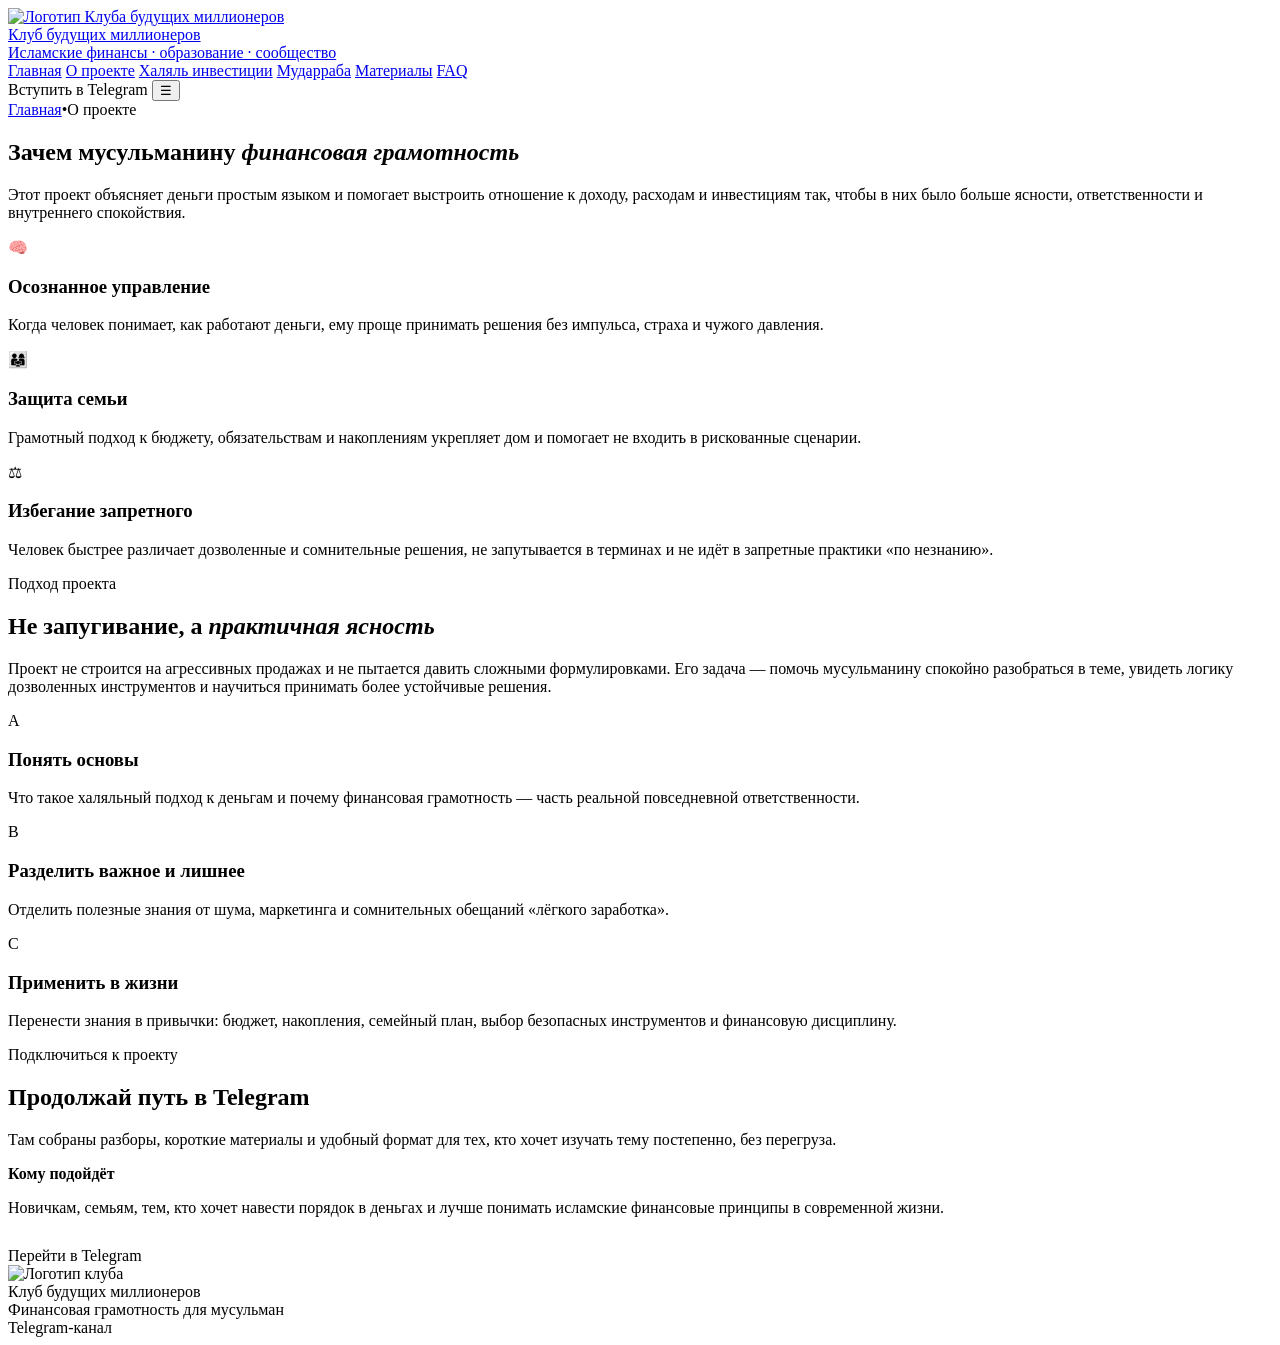
==== about.html @ 0f3b7552 "Add files via upload" ====
<!DOCTYPE html>
<html lang="ru">
<head>
  <meta charset="UTF-8">
  <meta name="viewport" content="width=device-width, initial-scale=1.0">
  <title>О проекте — Клуб будущих миллионеров</title>
  <meta name="description" content="О проекте: зачем мусульманину изучать финансовую грамотность, как это помогает защищать семью и строить устойчивость в рамках ислама.">
  <link rel="icon" href="assets/img/logo.png">
  <link rel="preconnect" href="https://fonts.googleapis.com">
  <link rel="preconnect" href="https://fonts.gstatic.com" crossorigin>
  <link href="https://fonts.googleapis.com/css2?family=Cormorant+Garamond:wght@500;600;700&family=Tajawal:wght@400;500;700;800&display=swap" rel="stylesheet">
  <link rel="stylesheet" href="assets/css/style.css">
</head>
<body>
  <header class="site-header">
    <div class="container">
      <div class="nav">
        <a class="brand" href="index.html">
          <img class="brand__logo" src="assets/img/logo.png" alt="Логотип Клуба будущих миллионеров">
          <div>
            <div class="brand__title">Клуб будущих миллионеров</div>
            <div class="brand__subtitle">Исламские финансы · образование · сообщество</div>
          </div>
        </a>
        <nav class="nav__menu" aria-label="Основная навигация">
          <a href="index.html">Главная</a>
          <a class="is-active" href="about.html">О проекте</a>
          <a href="halal-investments.html">Халяль инвестиции</a>
          <a href="mudaraba.html">Мударраба</a>
          <a href="materials.html">Материалы</a>
          <a href="faq.html">FAQ</a>
        </nav>
        <div class="nav__actions">
          <a class="btn btn--primary" data-telegram-link target="_blank" rel="noopener">Вступить в Telegram</a>
          <button class="nav-toggle" type="button" aria-label="Открыть меню">☰</button>
        </div>
      </div>
    </div>
  </header>

  <main>
    <section class="hero section--compact">
      <div class="container page-banner reveal">
        <div class="breadcrumbs"><a href="index.html">Главная</a><span>•</span><span>О проекте</span></div>
        <h1>Зачем мусульманину <em>финансовая грамотность</em></h1>
        <p>Этот проект объясняет деньги простым языком и помогает выстроить отношение к доходу, расходам и инвестициям так, чтобы в них было больше ясности, ответственности и внутреннего спокойствия.</p>
      </div>
    </section>

    <section class="section section--compact">
      <div class="container grid-3">
        <article class="card reveal"><div class="card__icon">🧠</div><h3>Осознанное управление</h3><p>Когда человек понимает, как работают деньги, ему проще принимать решения без импульса, страха и чужого давления.</p></article>
        <article class="card reveal"><div class="card__icon">👨‍👩‍👧</div><h3>Защита семьи</h3><p>Грамотный подход к бюджету, обязательствам и накоплениям укрепляет дом и помогает не входить в рискованные сценарии.</p></article>
        <article class="card reveal"><div class="card__icon">⚖</div><h3>Избегание запретного</h3><p>Человек быстрее различает дозволенные и сомнительные решения, не запутывается в терминах и не идёт в запретные практики «по незнанию».</p></article>
      </div>
    </section>

    <section class="section">
      <div class="container split">
        <div class="section__head reveal">
          <span class="section__eyebrow">Подход проекта</span>
          <h2 class="section__title">Не запугивание, а <em>практичная ясность</em></h2>
          <p class="section__lead">Проект не строится на агрессивных продажах и не пытается давить сложными формулировками. Его задача — помочь мусульманину спокойно разобраться в теме, увидеть логику дозволенных инструментов и научиться принимать более устойчивые решения.</p>
        </div>
        <div class="timeline reveal">
          <article class="timeline-item"><div class="timeline-step">A</div><div><h3>Понять основы</h3><p>Что такое халяльный подход к деньгам и почему финансовая грамотность — часть реальной повседневной ответственности.</p></div></article>
          <article class="timeline-item"><div class="timeline-step">B</div><div><h3>Разделить важное и лишнее</h3><p>Отделить полезные знания от шума, маркетинга и сомнительных обещаний «лёгкого заработка».</p></div></article>
          <article class="timeline-item"><div class="timeline-step">C</div><div><h3>Применить в жизни</h3><p>Перенести знания в привычки: бюджет, накопления, семейный план, выбор безопасных инструментов и финансовую дисциплину.</p></div></article>
        </div>
      </div>
    </section>

    <section class="section section--compact">
      <div class="container cta-panel reveal">
        <div>
          <span class="section__eyebrow">Подключиться к проекту</span>
          <h2>Продолжай путь в Telegram</h2>
          <p>Там собраны разборы, короткие материалы и удобный формат для тех, кто хочет изучать тему постепенно, без перегруза.</p>
        </div>
        <div class="cta-panel__box">
          <strong>Кому подойдёт</strong>
          <p>Новичкам, семьям, тем, кто хочет навести порядок в деньгах и лучше понимать исламские финансовые принципы в современной жизни.</p>
          <div style="height:14px"></div>
          <a class="btn btn--primary btn--full" data-telegram-link target="_blank" rel="noopener">Перейти в Telegram</a>
        </div>
      </div>
    </section>
  </main>

  <footer class="footer">
    <div class="container footer__row">
      <div class="footer__mini">
        <img src="assets/img/logo.png" alt="Логотип клуба">
        <div><div class="footer__name">Клуб будущих миллионеров</div><div class="footer__note">Финансовая грамотность для мусульман</div></div>
      </div>
      <a class="btn btn--ghost" data-telegram-link target="_blank" rel="noopener">Telegram-канал</a>
    </div>
  </footer>

  <script src="assets/js/main.js"></script>
</body>
</html>
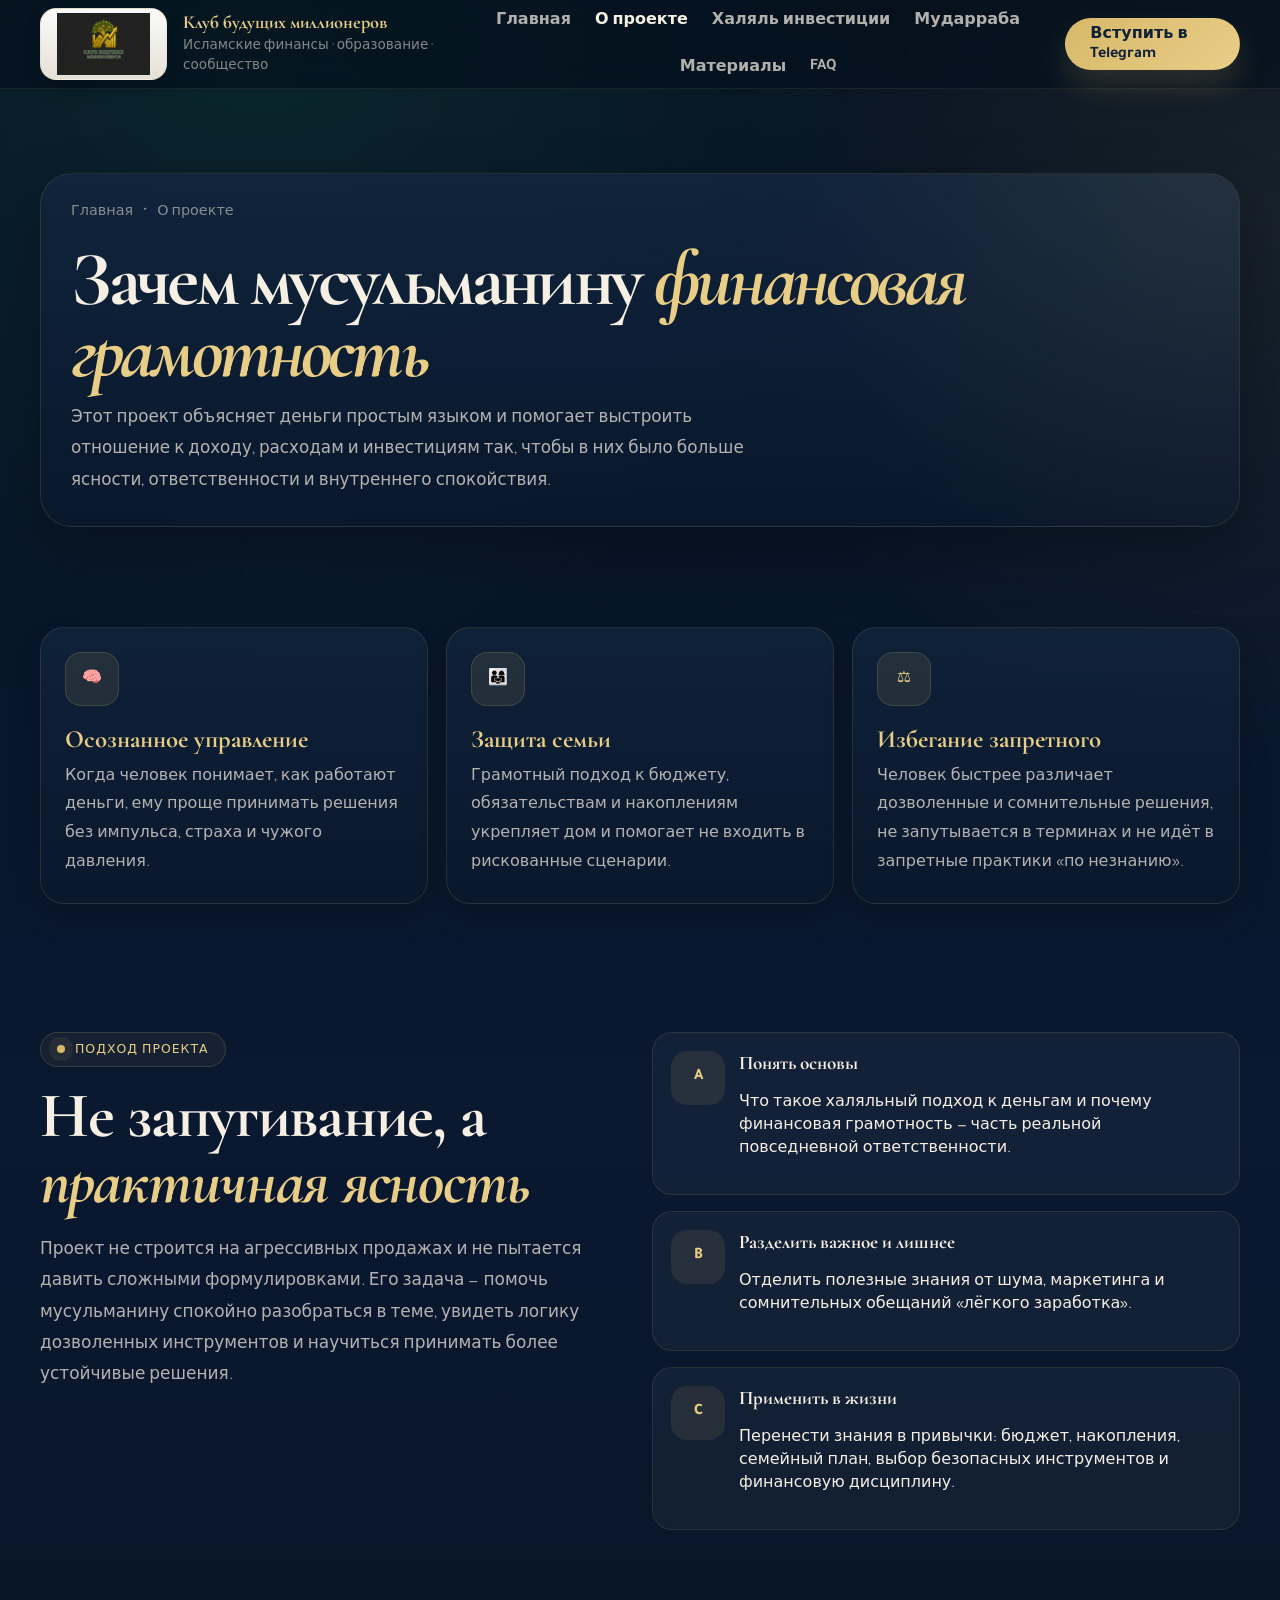
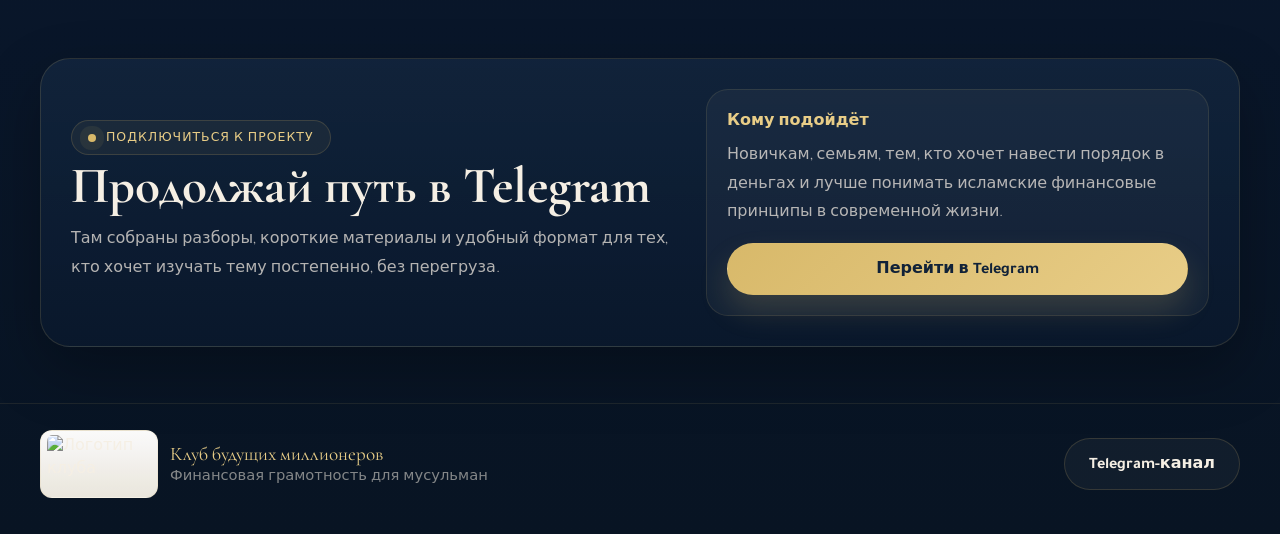
==== commit ba483f1d: "Update about.html" ====
--- a/about.html
+++ b/about.html
@@ -9,14 +9,14 @@
   <link rel="preconnect" href="https://fonts.googleapis.com">
   <link rel="preconnect" href="https://fonts.gstatic.com" crossorigin>
   <link href="https://fonts.googleapis.com/css2?family=Cormorant+Garamond:wght@500;600;700&family=Tajawal:wght@400;500;700;800&display=swap" rel="stylesheet">
-  <link rel="stylesheet" href="assets/css/style.css">
+  <link rel="stylesheet" href="style.css">
 </head>
 <body>
   <header class="site-header">
     <div class="container">
       <div class="nav">
         <a class="brand" href="index.html">
-          <img class="brand__logo" src="assets/img/logo.png" alt="Логотип Клуба будущих миллионеров">
+          <img class="brand__logo" src="logo.png" alt="Логотип Клуба будущих миллионеров">
           <div>
             <div class="brand__title">Клуб будущих миллионеров</div>
             <div class="brand__subtitle">Исламские финансы · образование · сообщество</div>
@@ -97,6 +97,6 @@
     </div>
   </footer>
 
-  <script src="assets/js/main.js"></script>
+  <script src="main.js"></script>
 </body>
 </html>
--- a/style.css
+++ b/style.css
@@ -0,0 +1,726 @@
+:root {
+  --bg: #071527;
+  --bg-soft: #0b1d33;
+  --panel: rgba(17, 36, 61, 0.78);
+  --panel-strong: rgba(16, 34, 57, 0.92);
+  --panel-light: rgba(255,255,255,0.05);
+  --text: #f5efe4;
+  --text-soft: rgba(245, 239, 228, 0.72);
+  --muted: rgba(245, 239, 228, 0.52);
+  --gold: #d8b96a;
+  --gold-strong: #e8cd87;
+  --gold-soft: rgba(216, 185, 106, 0.12);
+  --line: rgba(216, 185, 106, 0.18);
+  --line-strong: rgba(216, 185, 106, 0.3);
+  --success: #6dbb94;
+  --shadow: 0 24px 60px rgba(0, 0, 0, 0.28);
+  --radius-xl: 32px;
+  --radius-lg: 24px;
+  --radius-md: 18px;
+  --radius-sm: 14px;
+  --container: 1200px;
+  --nav-h: 88px;
+  --space-1: 8px;
+  --space-2: 12px;
+  --space-3: 16px;
+  --space-4: 24px;
+  --space-5: 32px;
+  --space-6: 48px;
+  --space-7: 64px;
+  --space-8: 88px;
+}
+
+* { box-sizing: border-box; }
+html { scroll-behavior: smooth; }
+body {
+  margin: 0;
+  font-family: "Tajawal", system-ui, sans-serif;
+  color: var(--text);
+  background:
+    radial-gradient(circle at 20% 0%, rgba(24, 105, 82, 0.22), transparent 28%),
+    radial-gradient(circle at 100% 10%, rgba(216, 185, 106, 0.08), transparent 24%),
+    linear-gradient(180deg, #061321 0%, #0a1830 52%, #081423 100%);
+  min-height: 100vh;
+  overflow-x: hidden;
+}
+body::before {
+  content: "";
+  position: fixed;
+  inset: 0;
+  pointer-events: none;
+  background-image:
+    linear-gradient(rgba(216,185,106,0.03) 1px, transparent 1px),
+    linear-gradient(90deg, rgba(216,185,106,0.03) 1px, transparent 1px);
+  background-size: 120px 120px;
+  mask-image: radial-gradient(circle at center, black, transparent 80%);
+  opacity: 0.45;
+}
+img { max-width: 100%; display: block; }
+a { color: inherit; text-decoration: none; }
+button, input, textarea { font: inherit; }
+
+.container {
+  width: min(var(--container), calc(100% - 40px));
+  margin: 0 auto;
+}
+
+.site-header {
+  position: sticky;
+  top: 0;
+  z-index: 100;
+  backdrop-filter: blur(16px);
+  background: rgba(5, 17, 30, 0.72);
+  border-bottom: 1px solid rgba(216,185,106,0.1);
+}
+.site-header.scrolled {
+  background: rgba(5, 17, 30, 0.92);
+  border-bottom-color: rgba(216,185,106,0.18);
+}
+.nav {
+  min-height: var(--nav-h);
+  display: flex;
+  align-items: center;
+  justify-content: space-between;
+  gap: var(--space-4);
+}
+.brand {
+  display: flex;
+  align-items: center;
+  gap: 16px;
+  min-width: 0;
+}
+.brand__logo {
+  width: 156px;
+  height: 72px;
+  border-radius: 16px;
+  object-fit: contain;
+  border: 1px solid rgba(216,185,106,0.18);
+  box-shadow: 0 8px 18px rgba(0, 0, 0, 0.18);
+  background: linear-gradient(180deg, rgba(255,255,255,0.98), rgba(248,243,232,0.92));
+  padding: 4px 8px;
+}
+.brand__title {
+  margin: 0;
+  font: 700 1.15rem/1.1 "Cormorant Garamond", serif;
+  color: var(--gold-strong);
+}
+.brand__subtitle {
+  margin-top: 4px;
+  color: var(--muted);
+  font-size: 0.85rem;
+}
+.nav__menu {
+  display: flex;
+  align-items: center;
+  gap: 24px;
+  flex-wrap: wrap;
+  justify-content: center;
+}
+.nav__menu a {
+  color: var(--text-soft);
+  font-weight: 600;
+  transition: color .2s ease;
+}
+.nav__menu a:hover,
+.nav__menu a.is-active { color: var(--text); }
+.nav__actions {
+  display: flex;
+  align-items: center;
+  gap: 12px;
+}
+.nav-toggle {
+  display: none;
+  width: 44px;
+  height: 44px;
+  border-radius: 12px;
+  border: 1px solid var(--line);
+  background: rgba(255,255,255,0.04);
+  color: var(--text);
+}
+
+.btn {
+  display: inline-flex;
+  align-items: center;
+  justify-content: center;
+  gap: 10px;
+  min-height: 52px;
+  padding: 0 24px;
+  border-radius: 999px;
+  border: 1px solid transparent;
+  font-weight: 700;
+  transition: transform .22s ease, box-shadow .22s ease, border-color .22s ease, background .22s ease;
+}
+.btn:hover { transform: translateY(-2px); }
+.btn--primary {
+  color: #112238;
+  background: linear-gradient(135deg, var(--gold), var(--gold-strong));
+  box-shadow: 0 16px 30px rgba(216,185,106,0.18);
+}
+.btn--ghost {
+  background: rgba(255,255,255,0.04);
+  border-color: var(--line);
+  color: var(--text);
+}
+.btn--full { width: 100%; }
+
+main { position: relative; z-index: 1; }
+.section {
+  padding: 72px 0;
+}
+.section--compact { padding: 56px 0; }
+.section__eyebrow {
+  display: inline-flex;
+  align-items: center;
+  gap: 10px;
+  padding: 8px 16px;
+  border-radius: 999px;
+  border: 1px solid var(--line);
+  color: var(--gold-strong);
+  letter-spacing: 0.08em;
+  text-transform: uppercase;
+  font-size: 0.78rem;
+  background: rgba(216,185,106,0.06);
+}
+.section__eyebrow::before {
+  content: "";
+  width: 8px;
+  height: 8px;
+  border-radius: 50%;
+  background: var(--gold);
+  box-shadow: 0 0 0 8px rgba(216,185,106,0.08);
+}
+.section__head {
+  max-width: 700px;
+  margin-bottom: var(--space-6);
+}
+.section__title {
+  margin: 16px 0 0;
+  font-family: "Cormorant Garamond", serif;
+  font-size: clamp(2.2rem, 5vw, 4rem);
+  line-height: 1.04;
+  letter-spacing: -0.02em;
+}
+.section__title em {
+  color: var(--gold-strong);
+  font-style: italic;
+}
+.section__lead {
+  margin: 20px 0 0;
+  font-size: 1.06rem;
+  line-height: 1.85;
+  color: var(--text-soft);
+}
+
+.hero {
+  padding: 56px 0 44px;
+}
+.hero-grid {
+  display: grid;
+  grid-template-columns: 1.1fr .9fr;
+  gap: 28px;
+  align-items: stretch;
+}
+.hero-copy,
+.hero-aside,
+.page-banner {
+  position: relative;
+  background: linear-gradient(180deg, rgba(18,37,61,0.88), rgba(10,24,44,0.92));
+  border: 1px solid rgba(216,185,106,0.14);
+  border-radius: var(--radius-xl);
+  box-shadow: var(--shadow);
+  overflow: hidden;
+}
+.hero-copy::before,
+.hero-aside::before,
+.page-banner::before {
+  content: "";
+  position: absolute;
+  inset: 0;
+  background: radial-gradient(circle at top right, rgba(216,185,106,0.09), transparent 35%);
+  pointer-events: none;
+}
+.hero-copy {
+  padding: 34px 34px 28px;
+}
+.hero-copy h1,
+.page-banner h1 {
+  margin: 22px 0 16px;
+  font-family: "Cormorant Garamond", serif;
+  font-size: clamp(3rem, 7vw, 6rem);
+  line-height: 0.94;
+  letter-spacing: -0.05em;
+}
+.hero-copy h1 em,
+.page-banner h1 em {
+  color: var(--gold-strong);
+  font-style: italic;
+}
+.hero-copy p,
+.page-banner p {
+  max-width: 700px;
+  margin: 0;
+  color: var(--text-soft);
+  font-size: 1.05rem;
+  line-height: 1.85;
+}
+.hero-actions {
+  display: flex;
+  gap: 14px;
+  flex-wrap: wrap;
+  margin-top: 28px;
+}
+.hero-tabs {
+  margin-top: 26px;
+  display: flex;
+  gap: 12px;
+  flex-wrap: wrap;
+}
+.tab-btn {
+  padding: 12px 16px;
+  border-radius: 16px;
+  border: 1px solid var(--line);
+  background: rgba(255,255,255,0.04);
+  color: var(--text);
+  font-weight: 700;
+  cursor: pointer;
+  transition: all .2s ease;
+}
+.tab-btn.is-active,
+.tab-btn:hover {
+  border-color: var(--line-strong);
+  background: rgba(216,185,106,0.1);
+}
+.tab-panels {
+  margin-top: 16px;
+  min-height: 110px;
+}
+.tab-panel {
+  display: none;
+  padding: 18px 20px;
+  border-radius: 18px;
+  background: rgba(255,255,255,0.03);
+  border: 1px solid rgba(216,185,106,0.1);
+}
+.tab-panel.is-active { display: block; }
+.tab-panel strong {
+  display: block;
+  margin-bottom: 6px;
+  color: var(--gold-strong);
+  font-size: 1.02rem;
+}
+.tab-panel p {
+  margin: 0;
+  font-size: 0.98rem;
+  line-height: 1.75;
+}
+.hero-aside {
+  padding: 24px;
+  display: flex;
+  flex-direction: column;
+  justify-content: space-between;
+  gap: 18px;
+}
+.hero-strip {
+  display: grid;
+  grid-template-columns: 180px 1fr;
+  gap: 18px;
+  align-items: center;
+  border-radius: 24px;
+  padding: 16px;
+  background: rgba(255,255,255,0.04);
+  border: 1px solid rgba(216,185,106,0.12);
+}
+.hero-strip img {
+  width: 220px;
+  height: 148px;
+  object-fit: contain;
+  border-radius: 22px;
+  background: linear-gradient(180deg, rgba(255,255,255,0.98), rgba(248,243,232,0.94));
+  padding: 8px 10px;
+  border: 1px solid rgba(216,185,106,0.12);
+}
+.hero-strip h2 {
+  margin: 0 0 6px;
+  font-family: "Cormorant Garamond", serif;
+  font-size: 1.7rem;
+  color: var(--gold-strong);
+}
+.hero-strip p,
+.hero-points p {
+  margin: 0;
+  color: var(--text-soft);
+  line-height: 1.7;
+}
+.hero-points {
+  display: grid;
+  grid-template-columns: 1fr;
+  gap: 12px;
+}
+.hero-point {
+  display: grid;
+  grid-template-columns: 44px 1fr;
+  gap: 14px;
+  align-items: start;
+  padding: 16px 16px;
+  border-radius: 20px;
+  background: rgba(255,255,255,0.035);
+  border: 1px solid rgba(216,185,106,0.12);
+}
+.hero-point__icon {
+  width: 44px;
+  height: 44px;
+  border-radius: 14px;
+  display: grid;
+  place-items: center;
+  color: var(--gold-strong);
+  background: rgba(216,185,106,0.1);
+}
+.hero-point strong {
+  display: block;
+  margin-bottom: 4px;
+  font-size: 1rem;
+}
+
+.page-banner {
+  padding: 28px 30px;
+  margin-top: 28px;
+}
+.page-banner h1 { font-size: clamp(2.5rem, 6vw, 4.8rem); }
+.breadcrumbs {
+  display: flex;
+  gap: 10px;
+  color: var(--muted);
+  flex-wrap: wrap;
+  font-size: 0.9rem;
+}
+
+.grid-3,
+.grid-4,
+.grid-2 {
+  display: grid;
+  gap: 18px;
+}
+.grid-2 { grid-template-columns: repeat(2, minmax(0,1fr)); }
+.grid-3 { grid-template-columns: repeat(3, minmax(0,1fr)); }
+.grid-4 { grid-template-columns: repeat(4, minmax(0,1fr)); }
+
+.card {
+  position: relative;
+  padding: 24px;
+  border-radius: var(--radius-lg);
+  background: linear-gradient(180deg, rgba(18,37,61,0.76), rgba(10,24,44,0.9));
+  border: 1px solid rgba(216,185,106,0.14);
+  box-shadow: 0 14px 28px rgba(0,0,0,0.18);
+}
+.card--feature { padding-top: 22px; }
+.card__icon {
+  width: 54px;
+  height: 54px;
+  border-radius: 16px;
+  background: rgba(216,185,106,0.1);
+  border: 1px solid rgba(216,185,106,0.18);
+  display: grid;
+  place-items: center;
+  color: var(--gold-strong);
+  margin-bottom: 18px;
+}
+.card h3 {
+  margin: 0 0 10px;
+  font-family: "Cormorant Garamond", serif;
+  font-size: 1.55rem;
+  color: var(--gold-strong);
+}
+.card p,
+.card li,
+.article-card p,
+.faq__body {
+  margin: 0;
+  color: var(--text-soft);
+  line-height: 1.8;
+}
+.card ul {
+  margin: 12px 0 0;
+  padding-left: 18px;
+}
+.metric-row {
+  display: grid;
+  grid-template-columns: repeat(3, minmax(0,1fr));
+  gap: 16px;
+  margin-top: 22px;
+}
+.metric {
+  padding: 18px;
+  border-radius: 18px;
+  background: rgba(255,255,255,0.04);
+  border: 1px solid rgba(216,185,106,0.12);
+}
+.metric strong {
+  display: block;
+  font-size: 1.8rem;
+  font-family: "Cormorant Garamond", serif;
+  color: var(--gold-strong);
+}
+.metric span {
+  color: var(--text-soft);
+  line-height: 1.65;
+  font-size: 0.95rem;
+}
+
+.split {
+  display: grid;
+  grid-template-columns: 1fr 1fr;
+  gap: 24px;
+  align-items: start;
+}
+.timeline {
+  display: grid;
+  gap: 16px;
+}
+.timeline-item {
+  display: grid;
+  grid-template-columns: 54px 1fr;
+  gap: 14px;
+  padding: 18px;
+  border-radius: 20px;
+  background: rgba(255,255,255,0.04);
+  border: 1px solid rgba(216,185,106,0.12);
+}
+.timeline-step {
+  width: 54px;
+  height: 54px;
+  border-radius: 16px;
+  display: grid;
+  place-items: center;
+  background: rgba(216,185,106,0.1);
+  color: var(--gold-strong);
+  font-weight: 800;
+}
+.timeline-item h3 { margin: 0 0 8px; font-size: 1.2rem; font-family: "Cormorant Garamond", serif; color: var(--text); }
+
+.accordion {
+  display: grid;
+  gap: 12px;
+}
+.faq-item {
+  border-radius: 20px;
+  overflow: hidden;
+  border: 1px solid rgba(216,185,106,0.14);
+  background: linear-gradient(180deg, rgba(18,37,61,0.76), rgba(10,24,44,0.88));
+}
+.faq__button {
+  width: 100%;
+  border: 0;
+  background: transparent;
+  color: var(--text);
+  display: flex;
+  align-items: center;
+  justify-content: space-between;
+  gap: 16px;
+  text-align: left;
+  padding: 20px 22px;
+  cursor: pointer;
+  font-weight: 700;
+}
+.faq__button span:last-child {
+  flex: 0 0 auto;
+  width: 34px;
+  height: 34px;
+  border-radius: 10px;
+  border: 1px solid var(--line);
+  display: grid;
+  place-items: center;
+  color: var(--gold-strong);
+}
+.faq__body {
+  display: none;
+  padding: 0 22px 20px;
+}
+.faq-item.is-open .faq__body { display: block; }
+.faq-item.is-open .faq__button span:last-child { transform: rotate(45deg); }
+
+.materials {
+  display: grid;
+  gap: 18px;
+}
+.article-card {
+  display: grid;
+  grid-template-columns: 1fr auto;
+  gap: 18px;
+  align-items: center;
+  padding: 22px 24px;
+  border-radius: 22px;
+  background: linear-gradient(180deg, rgba(18,37,61,0.76), rgba(10,24,44,0.88));
+  border: 1px solid rgba(216,185,106,0.14);
+}
+.article-card__meta {
+  display: flex;
+  gap: 10px;
+  flex-wrap: wrap;
+  margin-bottom: 10px;
+}
+.badge {
+  padding: 7px 12px;
+  border-radius: 999px;
+  background: rgba(216,185,106,0.1);
+  border: 1px solid rgba(216,185,106,0.18);
+  color: var(--gold-strong);
+  font-size: 0.8rem;
+  font-weight: 700;
+}
+.article-card h3 {
+  margin: 0 0 8px;
+  font-family: "Cormorant Garamond", serif;
+  font-size: 1.65rem;
+}
+
+.cta-panel {
+  padding: 30px;
+  border-radius: 30px;
+  background: linear-gradient(180deg, rgba(18,37,61,0.88), rgba(10,24,44,0.94));
+  border: 1px solid rgba(216,185,106,0.16);
+  box-shadow: var(--shadow);
+  display: grid;
+  grid-template-columns: 1.1fr .9fr;
+  gap: 20px;
+  align-items: center;
+}
+.cta-panel h2 {
+  margin: 0 0 10px;
+  font-family: "Cormorant Garamond", serif;
+  font-size: clamp(2rem, 4vw, 3.2rem);
+}
+.cta-panel p {
+  margin: 0;
+  color: var(--text-soft);
+  line-height: 1.8;
+}
+.cta-panel__box {
+  padding: 20px;
+  border-radius: 22px;
+  background: rgba(255,255,255,0.04);
+  border: 1px solid rgba(216,185,106,0.12);
+}
+.cta-panel__box strong {
+  display: block;
+  margin-bottom: 10px;
+  color: var(--gold-strong);
+}
+
+.footer {
+  padding: 26px 0 36px;
+  border-top: 1px solid rgba(216,185,106,0.1);
+  position: relative;
+  z-index: 1;
+}
+.footer__row {
+  display: flex;
+  align-items: center;
+  justify-content: space-between;
+  gap: 18px;
+  flex-wrap: wrap;
+}
+.footer__mini {
+  display: flex;
+  align-items: center;
+  gap: 12px;
+}
+.footer__mini img {
+  width: 118px;
+  height: 68px;
+  border-radius: 12px;
+  object-fit: contain;
+  background: linear-gradient(180deg, rgba(255,255,255,0.98), rgba(248,243,232,0.94));
+  padding: 4px 6px;
+  border: 1px solid rgba(216,185,106,0.14);
+}
+.footer__name {
+  font-family: "Cormorant Garamond", serif;
+  font-size: 1.2rem;
+  color: var(--gold-strong);
+}
+.footer__note {
+  color: var(--muted);
+  font-size: 0.92rem;
+}
+
+.reveal {
+  opacity: 0;
+  transform: translateY(26px);
+  transition: opacity .7s ease, transform .7s ease;
+}
+.reveal.is-visible {
+  opacity: 1;
+  transform: translateY(0);
+}
+.float-in {
+  animation: floatIn 5s ease-in-out infinite;
+}
+@keyframes floatIn {
+  0%,100% { transform: translateY(0); }
+  50% { transform: translateY(-8px); }
+}
+
+@media (max-width: 1100px) {
+  .hero-grid,
+  .split,
+  .cta-panel,
+  .grid-4 { grid-template-columns: 1fr; }
+  .grid-3 { grid-template-columns: repeat(2, minmax(0,1fr)); }
+  .metric-row { grid-template-columns: 1fr; }
+  .nav__menu { display: none; }
+  .nav-toggle { display: inline-grid; place-items: center; }
+  .nav.is-open .nav__menu {
+    display: flex;
+    position: absolute;
+    top: calc(var(--nav-h) - 6px);
+    left: 20px;
+    right: 20px;
+    padding: 16px;
+    border-radius: 20px;
+    background: rgba(5,17,30,0.98);
+    border: 1px solid rgba(216,185,106,0.14);
+    flex-direction: column;
+    align-items: flex-start;
+  }
+}
+
+@media (max-width: 780px) {
+  :root {
+    --nav-h: 76px;
+  }
+  .container { width: min(var(--container), calc(100% - 24px)); }
+  .hero { padding-top: 28px; }
+  .hero-copy,
+  .hero-aside,
+  .page-banner,
+  .card,
+  .cta-panel { padding: 22px; }
+  .hero-copy h1,
+  .page-banner h1 { font-size: clamp(2.6rem, 11vw, 4rem); }
+  .section { padding: 54px 0; }
+  .section--compact { padding: 42px 0; }
+  .grid-2,
+  .grid-3,
+  .article-card { grid-template-columns: 1fr; }
+  .brand__logo {
+    width: 128px;
+    height: 60px;
+    padding: 4px 6px;
+  }
+  .hero-strip { grid-template-columns: 1fr; }
+  .hero-strip img {
+    width: 100%;
+    max-width: 220px;
+    height: 132px;
+    margin: 0 auto;
+  }
+  .footer__mini img {
+    width: 104px;
+    height: 58px;
+  }
+  .hero-actions,
+  .footer__row { flex-direction: column; align-items: stretch; }
+  .btn, .nav__actions .btn { width: 100%; }
+  .article-card { align-items: start; }
+  .footer__row { text-align: center; }
+}
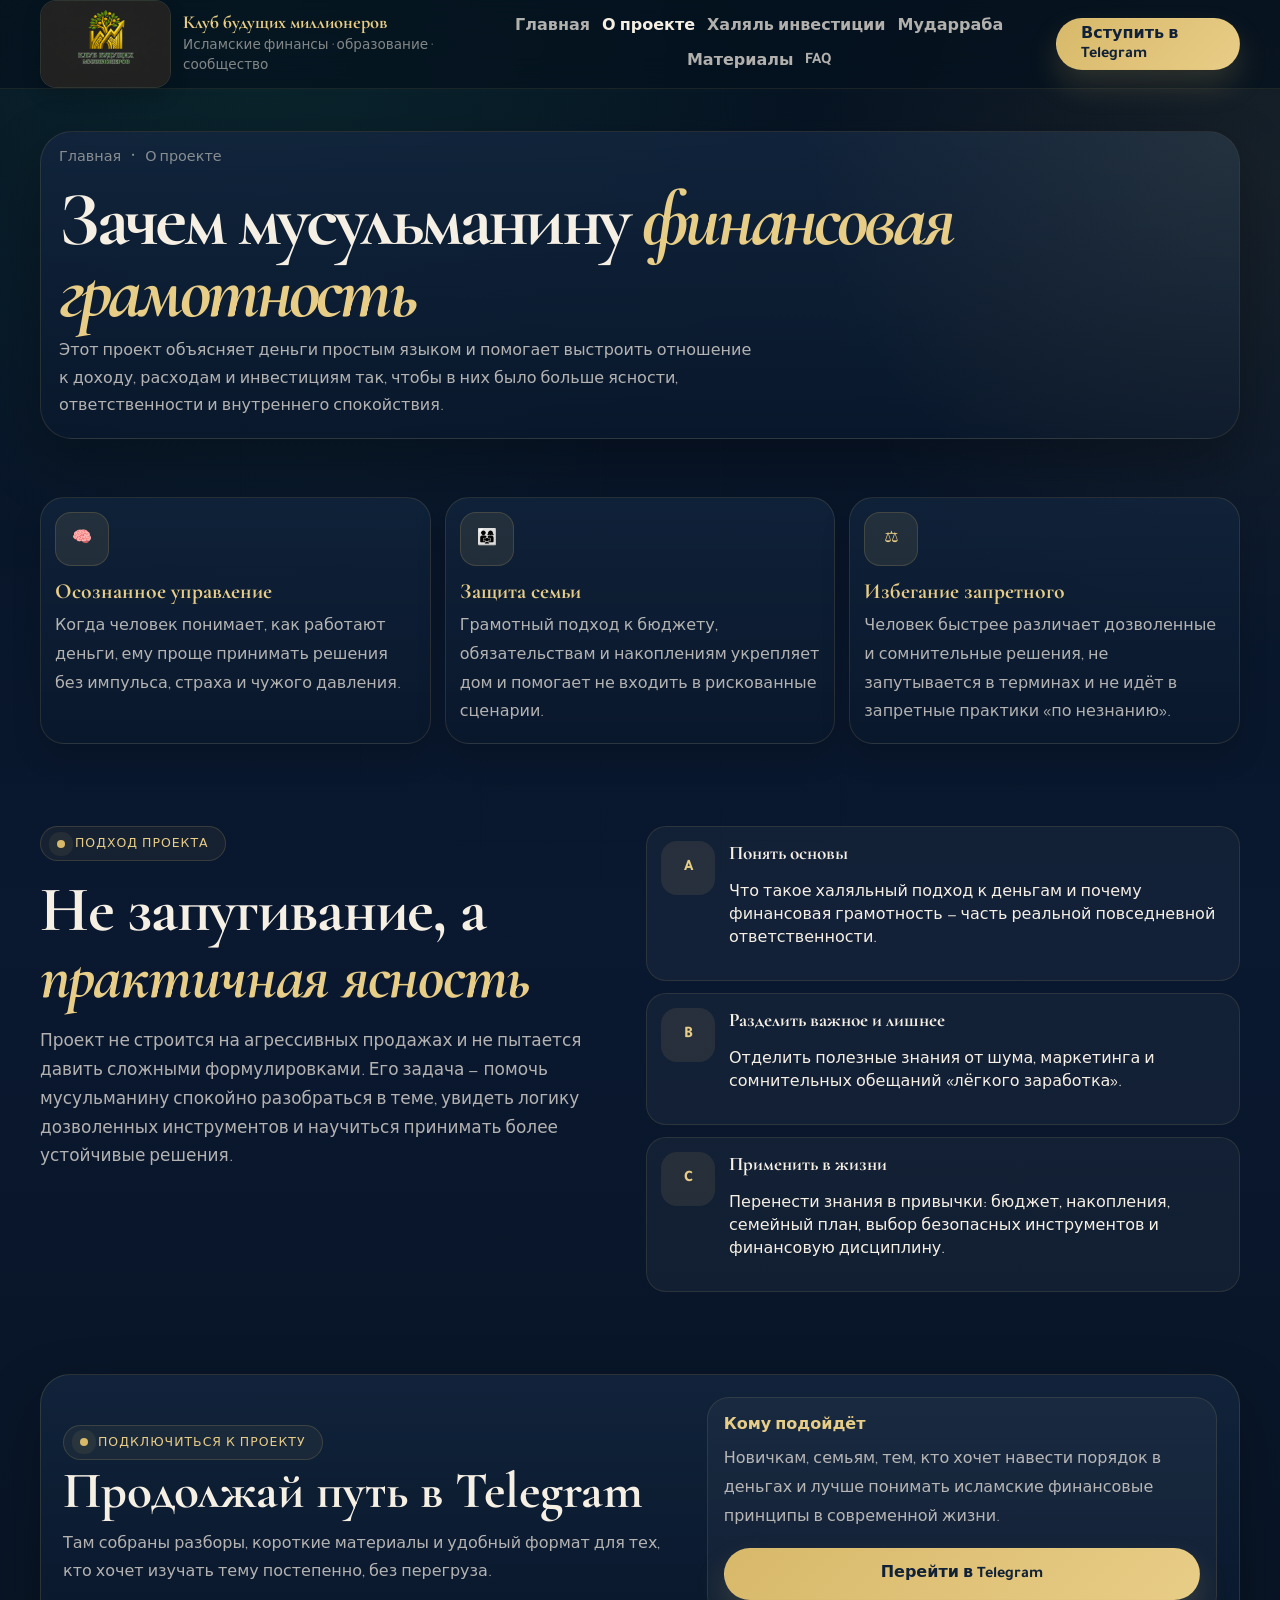
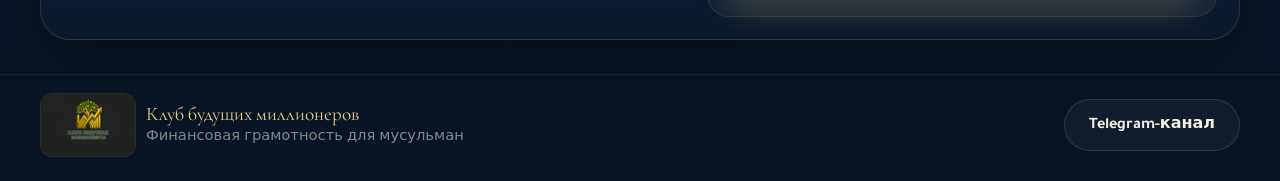
==== commit 6f01d0f0: "Add files via upload" ====
--- a/about.html
+++ b/about.html
@@ -5,7 +5,7 @@
   <meta name="viewport" content="width=device-width, initial-scale=1.0">
   <title>О проекте — Клуб будущих миллионеров</title>
   <meta name="description" content="О проекте: зачем мусульманину изучать финансовую грамотность, как это помогает защищать семью и строить устойчивость в рамках ислама.">
-  <link rel="icon" href="assets/img/logo.png">
+  <link rel="icon" href="logo.png">
   <link rel="preconnect" href="https://fonts.googleapis.com">
   <link rel="preconnect" href="https://fonts.gstatic.com" crossorigin>
   <link href="https://fonts.googleapis.com/css2?family=Cormorant+Garamond:wght@500;600;700&family=Tajawal:wght@400;500;700;800&display=swap" rel="stylesheet">
@@ -90,7 +90,7 @@
   <footer class="footer">
     <div class="container footer__row">
       <div class="footer__mini">
-        <img src="assets/img/logo.png" alt="Логотип клуба">
+        <img src="logo.png" alt="Логотип клуба">
         <div><div class="footer__name">Клуб будущих миллионеров</div><div class="footer__note">Финансовая грамотность для мусульман</div></div>
       </div>
       <a class="btn btn--ghost" data-telegram-link target="_blank" rel="noopener">Telegram-канал</a>
--- a/style.css
+++ b/style.css
@@ -19,15 +19,15 @@
   --radius-md: 18px;
   --radius-sm: 14px;
   --container: 1200px;
-  --nav-h: 88px;
+  --nav-h: 78px;
   --space-1: 8px;
   --space-2: 12px;
   --space-3: 16px;
   --space-4: 24px;
   --space-5: 32px;
-  --space-6: 48px;
-  --space-7: 64px;
-  --space-8: 88px;
+  --space-6: 40px;
+  --space-7: 52px;
+  --space-8: 64px;
 }
 
 * { box-sizing: border-box; }
@@ -60,7 +60,7 @@
 button, input, textarea { font: inherit; }
 
 .container {
-  width: min(var(--container), calc(100% - 40px));
+  width: min(var(--container), calc(100% - 28px));
   margin: 0 auto;
 }
 
@@ -86,18 +86,19 @@
 .brand {
   display: flex;
   align-items: center;
-  gap: 16px;
+  gap: 12px;
   min-width: 0;
 }
 .brand__logo {
-  width: 156px;
-  height: 72px;
+  width: 148px;
+  height: 88px;
   border-radius: 16px;
-  object-fit: contain;
+  object-fit: cover;
+  object-position: center;
   border: 1px solid rgba(216,185,106,0.18);
   box-shadow: 0 8px 18px rgba(0, 0, 0, 0.18);
-  background: linear-gradient(180deg, rgba(255,255,255,0.98), rgba(248,243,232,0.92));
-  padding: 4px 8px;
+  background: rgba(255,255,255,0.02);
+  padding: 0;
 }
 .brand__title {
   margin: 0;
@@ -112,7 +113,7 @@
 .nav__menu {
   display: flex;
   align-items: center;
-  gap: 24px;
+  gap: 12px;
   flex-wrap: wrap;
   justify-content: center;
 }
@@ -126,7 +127,7 @@
 .nav__actions {
   display: flex;
   align-items: center;
-  gap: 12px;
+  gap: 10px;
 }
 .nav-toggle {
   display: none;
@@ -165,9 +166,9 @@
 
 main { position: relative; z-index: 1; }
 .section {
-  padding: 72px 0;
-}
-.section--compact { padding: 56px 0; }
+  padding: 48px 0;
+}
+.section--compact { padding: 34px 0; }
 .section__eyebrow {
   display: inline-flex;
   align-items: center;
@@ -207,17 +208,17 @@
 .section__lead {
   margin: 20px 0 0;
   font-size: 1.06rem;
-  line-height: 1.85;
+  line-height: 1.7;
   color: var(--text-soft);
 }
 
 .hero {
-  padding: 56px 0 44px;
+  padding: 28px 0 24px;
 }
 .hero-grid {
   display: grid;
   grid-template-columns: 1.1fr .9fr;
-  gap: 28px;
+  gap: 14px;
   align-items: stretch;
 }
 .hero-copy,
@@ -240,11 +241,11 @@
   pointer-events: none;
 }
 .hero-copy {
-  padding: 34px 34px 28px;
+  padding: 26px 26px 22px;
 }
 .hero-copy h1,
 .page-banner h1 {
-  margin: 22px 0 16px;
+  margin: 16px 0 12px;
   font-family: "Cormorant Garamond", serif;
   font-size: clamp(3rem, 7vw, 6rem);
   line-height: 0.94;
@@ -260,19 +261,19 @@
   max-width: 700px;
   margin: 0;
   color: var(--text-soft);
-  font-size: 1.05rem;
-  line-height: 1.85;
+  font-size: 1rem;
+  line-height: 1.7;
 }
 .hero-actions {
   display: flex;
   gap: 14px;
   flex-wrap: wrap;
-  margin-top: 28px;
+  margin-top: 14px;
 }
 .hero-tabs {
-  margin-top: 26px;
-  display: flex;
-  gap: 12px;
+  margin-top: 18px;
+  display: flex;
+  gap: 10px;
   flex-wrap: wrap;
 }
 .tab-btn {
@@ -292,11 +293,11 @@
 }
 .tab-panels {
   margin-top: 16px;
-  min-height: 110px;
+  min-height: 86px;
 }
 .tab-panel {
   display: none;
-  padding: 18px 20px;
+  padding: 14px 16px;
   border-radius: 18px;
   background: rgba(255,255,255,0.03);
   border: 1px solid rgba(216,185,106,0.1);
@@ -314,35 +315,36 @@
   line-height: 1.75;
 }
 .hero-aside {
-  padding: 24px;
+  padding: 14px;
   display: flex;
   flex-direction: column;
   justify-content: space-between;
-  gap: 18px;
+  gap: 14px;
 }
 .hero-strip {
   display: grid;
-  grid-template-columns: 180px 1fr;
-  gap: 18px;
+  grid-template-columns: 156px 1fr;
+  gap: 14px;
   align-items: center;
   border-radius: 24px;
-  padding: 16px;
+  padding: 12px;
   background: rgba(255,255,255,0.04);
   border: 1px solid rgba(216,185,106,0.12);
 }
 .hero-strip img {
-  width: 220px;
-  height: 148px;
-  object-fit: contain;
-  border-radius: 22px;
-  background: linear-gradient(180deg, rgba(255,255,255,0.98), rgba(248,243,232,0.94));
-  padding: 8px 10px;
+  width: 156px;
+  height: 104px;
+  object-fit: cover;
+  object-position: center;
+  border-radius: 18px;
+  background: rgba(255,255,255,0.02);
+  padding: 0;
   border: 1px solid rgba(216,185,106,0.12);
 }
 .hero-strip h2 {
   margin: 0 0 6px;
   font-family: "Cormorant Garamond", serif;
-  font-size: 1.7rem;
+  font-size: 1.4rem;
   color: var(--gold-strong);
 }
 .hero-strip p,
@@ -354,14 +356,14 @@
 .hero-points {
   display: grid;
   grid-template-columns: 1fr;
-  gap: 12px;
+  gap: 10px;
 }
 .hero-point {
   display: grid;
   grid-template-columns: 44px 1fr;
   gap: 14px;
   align-items: start;
-  padding: 16px 16px;
+  padding: 12px 14px;
   border-radius: 20px;
   background: rgba(255,255,255,0.035);
   border: 1px solid rgba(216,185,106,0.12);
@@ -382,8 +384,8 @@
 }
 
 .page-banner {
-  padding: 28px 30px;
-  margin-top: 28px;
+  padding: 16px 18px;
+  margin-top: 14px;
 }
 .page-banner h1 { font-size: clamp(2.5rem, 6vw, 4.8rem); }
 .breadcrumbs {
@@ -398,7 +400,7 @@
 .grid-4,
 .grid-2 {
   display: grid;
-  gap: 18px;
+  gap: 14px;
 }
 .grid-2 { grid-template-columns: repeat(2, minmax(0,1fr)); }
 .grid-3 { grid-template-columns: repeat(3, minmax(0,1fr)); }
@@ -406,7 +408,7 @@
 
 .card {
   position: relative;
-  padding: 24px;
+  padding: 14px;
   border-radius: var(--radius-lg);
   background: linear-gradient(180deg, rgba(18,37,61,0.76), rgba(10,24,44,0.9));
   border: 1px solid rgba(216,185,106,0.14);
@@ -422,12 +424,12 @@
   display: grid;
   place-items: center;
   color: var(--gold-strong);
-  margin-bottom: 18px;
+  margin-bottom: 12px;
 }
 .card h3 {
   margin: 0 0 10px;
   font-family: "Cormorant Garamond", serif;
-  font-size: 1.55rem;
+  font-size: 1.35rem;
   color: var(--gold-strong);
 }
 .card p,
@@ -445,18 +447,18 @@
 .metric-row {
   display: grid;
   grid-template-columns: repeat(3, minmax(0,1fr));
-  gap: 16px;
-  margin-top: 22px;
+  gap: 12px;
+  margin-top: 14px;
 }
 .metric {
-  padding: 18px;
+  padding: 14px;
   border-radius: 18px;
   background: rgba(255,255,255,0.04);
   border: 1px solid rgba(216,185,106,0.12);
 }
 .metric strong {
   display: block;
-  font-size: 1.8rem;
+  font-size: 1.5rem;
   font-family: "Cormorant Garamond", serif;
   color: var(--gold-strong);
 }
@@ -469,18 +471,18 @@
 .split {
   display: grid;
   grid-template-columns: 1fr 1fr;
-  gap: 24px;
+  gap: 12px;
   align-items: start;
 }
 .timeline {
   display: grid;
-  gap: 16px;
+  gap: 12px;
 }
 .timeline-item {
   display: grid;
   grid-template-columns: 54px 1fr;
   gap: 14px;
-  padding: 18px;
+  padding: 14px;
   border-radius: 20px;
   background: rgba(255,255,255,0.04);
   border: 1px solid rgba(216,185,106,0.12);
@@ -499,7 +501,7 @@
 
 .accordion {
   display: grid;
-  gap: 12px;
+  gap: 10px;
 }
 .faq-item {
   border-radius: 20px;
@@ -515,9 +517,9 @@
   display: flex;
   align-items: center;
   justify-content: space-between;
-  gap: 16px;
+  gap: 12px;
   text-align: left;
-  padding: 20px 22px;
+  padding: 16px 18px;
   cursor: pointer;
   font-weight: 700;
 }
@@ -533,21 +535,21 @@
 }
 .faq__body {
   display: none;
-  padding: 0 22px 20px;
+  padding: 0 18px 16px;
 }
 .faq-item.is-open .faq__body { display: block; }
 .faq-item.is-open .faq__button span:last-child { transform: rotate(45deg); }
 
 .materials {
   display: grid;
-  gap: 18px;
+  gap: 14px;
 }
 .article-card {
   display: grid;
   grid-template-columns: 1fr auto;
-  gap: 18px;
-  align-items: center;
-  padding: 22px 24px;
+  gap: 14px;
+  align-items: center;
+  padding: 16px 18px;
   border-radius: 22px;
   background: linear-gradient(180deg, rgba(18,37,61,0.76), rgba(10,24,44,0.88));
   border: 1px solid rgba(216,185,106,0.14);
@@ -574,7 +576,7 @@
 }
 
 .cta-panel {
-  padding: 30px;
+  padding: 22px;
   border-radius: 30px;
   background: linear-gradient(180deg, rgba(18,37,61,0.88), rgba(10,24,44,0.94));
   border: 1px solid rgba(216,185,106,0.16);
@@ -595,7 +597,7 @@
   line-height: 1.8;
 }
 .cta-panel__box {
-  padding: 20px;
+  padding: 16px;
   border-radius: 22px;
   background: rgba(255,255,255,0.04);
   border: 1px solid rgba(216,185,106,0.12);
@@ -607,7 +609,7 @@
 }
 
 .footer {
-  padding: 26px 0 36px;
+  padding: 18px 0 24px;
   border-top: 1px solid rgba(216,185,106,0.1);
   position: relative;
   z-index: 1;
@@ -616,21 +618,22 @@
   display: flex;
   align-items: center;
   justify-content: space-between;
-  gap: 18px;
+  gap: 14px;
   flex-wrap: wrap;
 }
 .footer__mini {
   display: flex;
   align-items: center;
-  gap: 12px;
+  gap: 10px;
 }
 .footer__mini img {
-  width: 118px;
-  height: 68px;
+  width: 96px;
+  height: 64px;
   border-radius: 12px;
-  object-fit: contain;
-  background: linear-gradient(180deg, rgba(255,255,255,0.98), rgba(248,243,232,0.94));
-  padding: 4px 6px;
+  object-fit: cover;
+  object-position: center;
+  background: rgba(255,255,255,0.02);
+  padding: 0;
   border: 1px solid rgba(216,185,106,0.14);
 }
 .footer__name {
@@ -675,7 +678,7 @@
     top: calc(var(--nav-h) - 6px);
     left: 20px;
     right: 20px;
-    padding: 16px;
+    padding: 12px;
     border-radius: 20px;
     background: rgba(5,17,30,0.98);
     border: 1px solid rgba(216,185,106,0.14);
@@ -686,7 +689,7 @@
 
 @media (max-width: 780px) {
   :root {
-    --nav-h: 76px;
+    --nav-h: 70px;
   }
   .container { width: min(var(--container), calc(100% - 24px)); }
   .hero { padding-top: 28px; }
@@ -703,24 +706,32 @@
   .grid-3,
   .article-card { grid-template-columns: 1fr; }
   .brand__logo {
-    width: 128px;
-    height: 60px;
-    padding: 4px 6px;
-  }
-  .hero-strip { grid-template-columns: 1fr; }
-  .hero-strip img {
-    width: 100%;
-    max-width: 220px;
-    height: 132px;
-    margin: 0 auto;
-  }
-  .footer__mini img {
-    width: 104px;
-    height: 58px;
-  }
-  .hero-actions,
-  .footer__row { flex-direction: column; align-items: stretch; }
-  .btn, .nav__actions .btn { width: 100%; }
-  .article-card { align-items: start; }
-  .footer__row { text-align: center; }
-}
+  width: 148px;
+  height: 88px;
+  border-radius: 16px;
+  object-fit: cover;
+  object-position: center;
+  border: 1px solid rgba(216,185,106,0.18);
+  box-shadow: 0 8px 18px rgba(0, 0, 0, 0.18);
+  background: rgba(255,255,255,0.02);
+  padding: 0;
+}
+
+.brand__text{min-width:0;}
+.brand__title{font-size:1.05rem;line-height:1.02;}
+.nav{position:relative;padding:8px 0;}
+.site-header .btn{min-height:46px;padding:0 18px;}
+.page-banner{margin-top:10px;}
+.page-banner p{max-width:860px;}
+@media (max-width: 960px){
+  .brand{gap:10px;align-items:flex-start;}
+  .brand__subtitle{font-size:.78rem;line-height:1.35;}
+  .nav__actions .btn{display:none;}
+}
+@media (max-width:780px){
+  .brand__title{font-size:.95rem;}
+  .brand__subtitle{font-size:.74rem;}
+  .brand__logo{width:104px;height:62px;border-radius:12px;}
+  .hero-copy h1,.page-banner h1{line-height:.98;}
+  .page-banner{margin-top:8px;}
+}
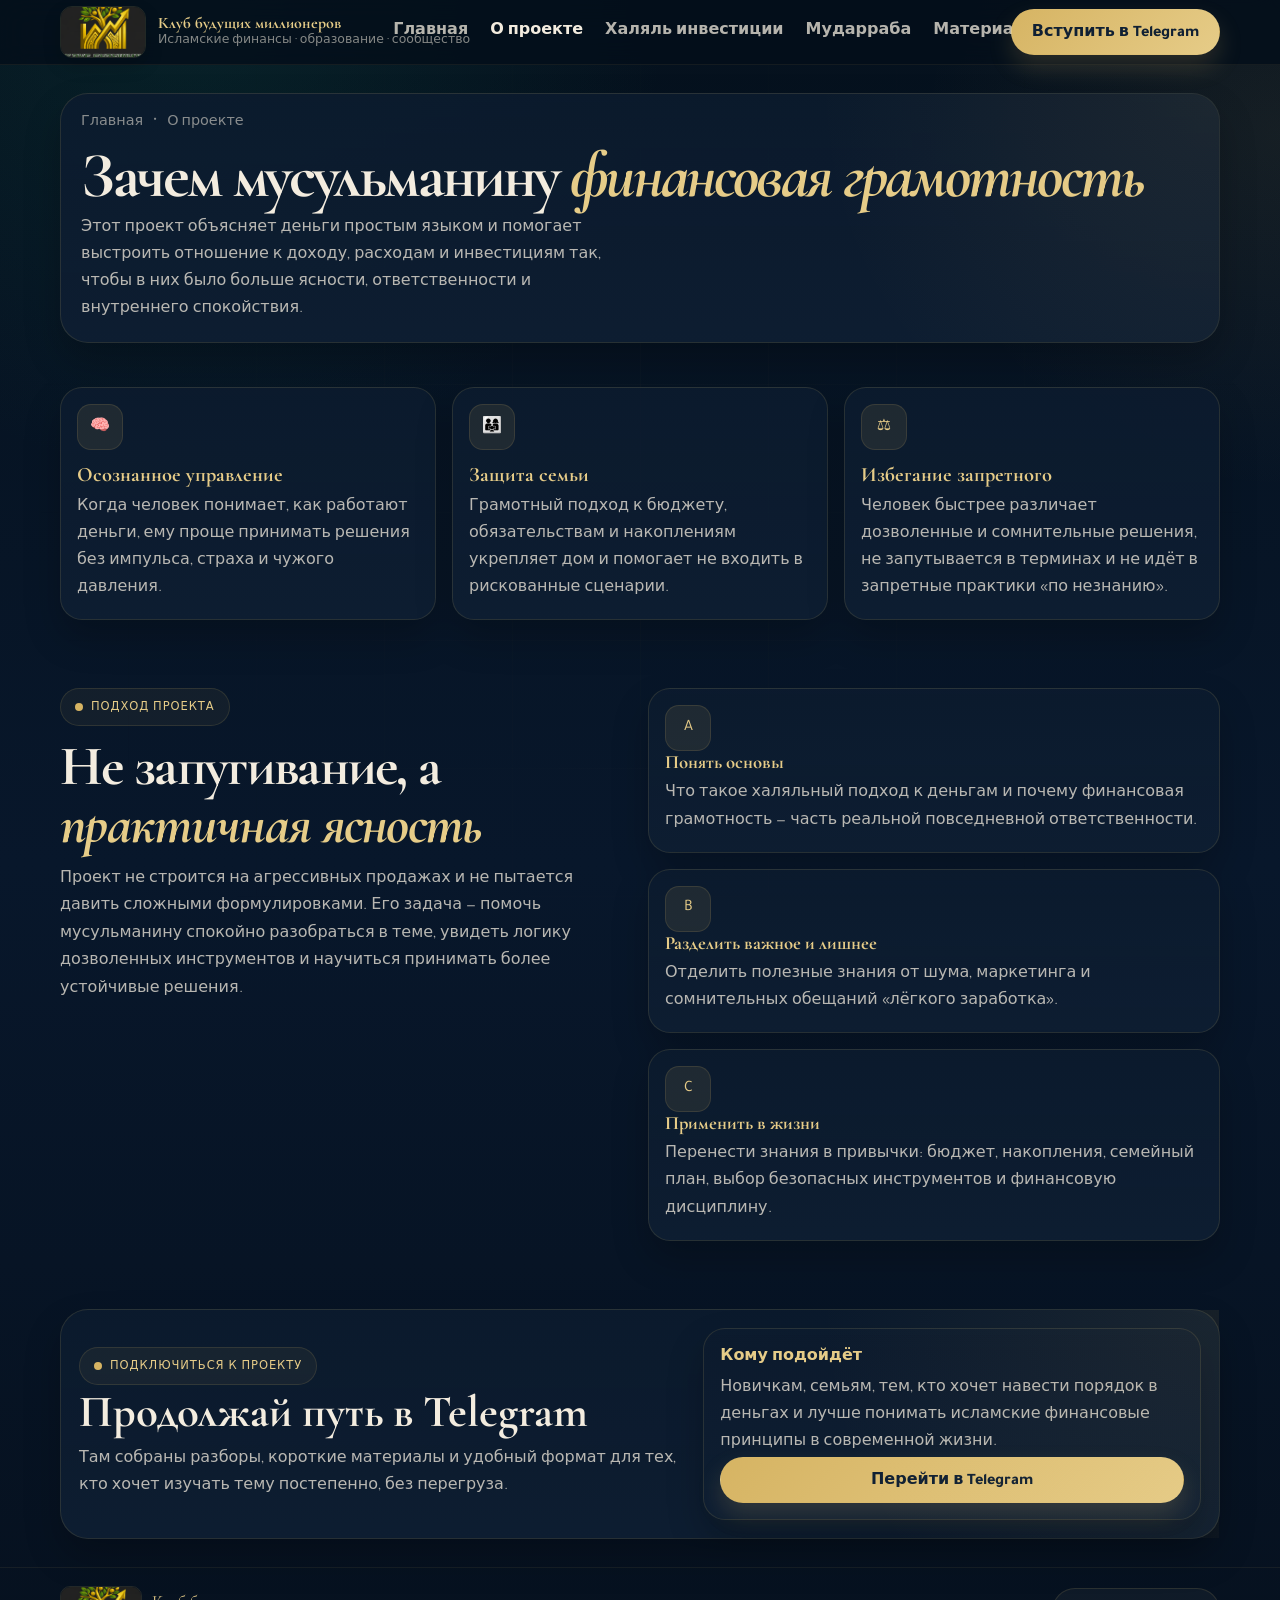
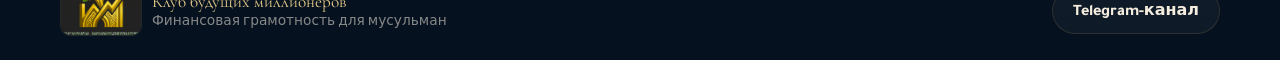
==== commit 32c2e57b: "Add files via upload" ====
--- a/about.html
+++ b/about.html
@@ -17,7 +17,7 @@
       <div class="nav">
         <a class="brand" href="index.html">
           <img class="brand__logo" src="logo.png" alt="Логотип Клуба будущих миллионеров">
-          <div>
+          <div class="brand__text">
             <div class="brand__title">Клуб будущих миллионеров</div>
             <div class="brand__subtitle">Исламские финансы · образование · сообщество</div>
           </div>
@@ -80,7 +80,7 @@
         <div class="cta-panel__box">
           <strong>Кому подойдёт</strong>
           <p>Новичкам, семьям, тем, кто хочет навести порядок в деньгах и лучше понимать исламские финансовые принципы в современной жизни.</p>
-          <div style="height:14px"></div>
+          
           <a class="btn btn--primary btn--full" data-telegram-link target="_blank" rel="noopener">Перейти в Telegram</a>
         </div>
       </div>
--- a/style.css
+++ b/style.css
@@ -1,33 +1,30 @@
 :root {
-  --bg: #071527;
-  --bg-soft: #0b1d33;
-  --panel: rgba(17, 36, 61, 0.78);
-  --panel-strong: rgba(16, 34, 57, 0.92);
-  --panel-light: rgba(255,255,255,0.05);
-  --text: #f5efe4;
-  --text-soft: rgba(245, 239, 228, 0.72);
-  --muted: rgba(245, 239, 228, 0.52);
-  --gold: #d8b96a;
-  --gold-strong: #e8cd87;
-  --gold-soft: rgba(216, 185, 106, 0.12);
-  --line: rgba(216, 185, 106, 0.18);
-  --line-strong: rgba(216, 185, 106, 0.3);
-  --success: #6dbb94;
-  --shadow: 0 24px 60px rgba(0, 0, 0, 0.28);
-  --radius-xl: 32px;
-  --radius-lg: 24px;
+  --bg: #071523;
+  --bg-soft: #0b1a2d;
+  --panel: rgba(12, 27, 46, 0.88);
+  --panel-2: rgba(14, 30, 50, 0.94);
+  --panel-light: rgba(255, 255, 255, 0.04);
+  --text: #f3ecdf;
+  --text-soft: rgba(243, 236, 223, 0.75);
+  --text-muted: rgba(243, 236, 223, 0.54);
+  --gold: #d6b463;
+  --gold-strong: #e6cc88;
+  --line: rgba(214, 180, 99, 0.14);
+  --line-strong: rgba(214, 180, 99, 0.24);
+  --shadow: 0 18px 36px rgba(0, 0, 0, 0.22);
+  --radius-xl: 28px;
+  --radius-lg: 22px;
   --radius-md: 18px;
   --radius-sm: 14px;
-  --container: 1200px;
-  --nav-h: 78px;
+  --container: 1160px;
+  --nav-h: 64px;
   --space-1: 8px;
   --space-2: 12px;
   --space-3: 16px;
   --space-4: 24px;
   --space-5: 32px;
-  --space-6: 40px;
-  --space-7: 52px;
-  --space-8: 64px;
+  --space-6: 48px;
+  --space-7: 64px;
 }
 
 * { box-sizing: border-box; }
@@ -37,9 +34,9 @@
   font-family: "Tajawal", system-ui, sans-serif;
   color: var(--text);
   background:
-    radial-gradient(circle at 20% 0%, rgba(24, 105, 82, 0.22), transparent 28%),
-    radial-gradient(circle at 100% 10%, rgba(216, 185, 106, 0.08), transparent 24%),
-    linear-gradient(180deg, #061321 0%, #0a1830 52%, #081423 100%);
+    radial-gradient(circle at 15% 0%, rgba(20, 110, 89, 0.18), transparent 24%),
+    radial-gradient(circle at 100% 8%, rgba(214, 180, 99, 0.08), transparent 18%),
+    linear-gradient(180deg, #05111d 0%, #08172b 52%, #06111f 100%);
   min-height: 100vh;
   overflow-x: hidden;
 }
@@ -49,38 +46,34 @@
   inset: 0;
   pointer-events: none;
   background-image:
-    linear-gradient(rgba(216,185,106,0.03) 1px, transparent 1px),
-    linear-gradient(90deg, rgba(216,185,106,0.03) 1px, transparent 1px);
-  background-size: 120px 120px;
-  mask-image: radial-gradient(circle at center, black, transparent 80%);
-  opacity: 0.45;
-}
-img { max-width: 100%; display: block; }
+    linear-gradient(rgba(214,180,99,0.025) 1px, transparent 1px),
+    linear-gradient(90deg, rgba(214,180,99,0.025) 1px, transparent 1px);
+  background-size: 128px 128px;
+  mask-image: radial-gradient(circle at center, black, transparent 84%);
+}
+img { display: block; max-width: 100%; }
 a { color: inherit; text-decoration: none; }
 button, input, textarea { font: inherit; }
 
-.container {
-  width: min(var(--container), calc(100% - 28px));
-  margin: 0 auto;
-}
+.container { width: min(var(--container), calc(100% - 32px)); margin: 0 auto; }
 
 .site-header {
   position: sticky;
   top: 0;
   z-index: 100;
-  backdrop-filter: blur(16px);
-  background: rgba(5, 17, 30, 0.72);
-  border-bottom: 1px solid rgba(216,185,106,0.1);
+  backdrop-filter: blur(14px);
+  background: rgba(4, 15, 27, 0.84);
+  border-bottom: 1px solid rgba(214,180,99,0.08);
 }
 .site-header.scrolled {
-  background: rgba(5, 17, 30, 0.92);
-  border-bottom-color: rgba(216,185,106,0.18);
+  background: rgba(4, 15, 27, 0.94);
+  border-bottom-color: rgba(214,180,99,0.14);
 }
 .nav {
   min-height: var(--nav-h);
-  display: flex;
-  align-items: center;
-  justify-content: space-between;
+  display: grid;
+  grid-template-columns: auto 1fr auto;
+  align-items: center;
   gap: var(--space-4);
 }
 .brand {
@@ -90,49 +83,49 @@
   min-width: 0;
 }
 .brand__logo {
-  width: 148px;
-  height: 88px;
-  border-radius: 16px;
+  width: 86px;
+  height: 52px;
   object-fit: cover;
   object-position: center;
-  border: 1px solid rgba(216,185,106,0.18);
-  box-shadow: 0 8px 18px rgba(0, 0, 0, 0.18);
-  background: rgba(255,255,255,0.02);
-  padding: 0;
-}
+  border-radius: 12px;
+  border: 1px solid var(--line);
+  background: transparent;
+  box-shadow: 0 8px 18px rgba(0,0,0,0.16);
+}
+.brand__text { min-width: 0; }
 .brand__title {
   margin: 0;
-  font: 700 1.15rem/1.1 "Cormorant Garamond", serif;
+  font: 700 1rem/1.02 "Cormorant Garamond", serif;
   color: var(--gold-strong);
+  white-space: nowrap;
 }
 .brand__subtitle {
-  margin-top: 4px;
-  color: var(--muted);
-  font-size: 0.85rem;
+  margin-top: 3px;
+  color: var(--text-muted);
+  font-size: 0.78rem;
+  line-height: 1.25;
 }
 .nav__menu {
   display: flex;
   align-items: center;
-  gap: 12px;
-  flex-wrap: wrap;
   justify-content: center;
+  gap: 22px;
+  min-width: 0;
 }
 .nav__menu a {
   color: var(--text-soft);
-  font-weight: 600;
+  font-weight: 700;
+  line-height: 1;
+  white-space: nowrap;
   transition: color .2s ease;
 }
 .nav__menu a:hover,
 .nav__menu a.is-active { color: var(--text); }
-.nav__actions {
-  display: flex;
-  align-items: center;
-  gap: 10px;
-}
+.nav__actions { display: flex; align-items: center; gap: 10px; }
 .nav-toggle {
   display: none;
-  width: 44px;
-  height: 44px;
+  width: 42px;
+  height: 42px;
   border-radius: 12px;
   border: 1px solid var(--line);
   background: rgba(255,255,255,0.04);
@@ -143,44 +136,44 @@
   display: inline-flex;
   align-items: center;
   justify-content: center;
-  gap: 10px;
-  min-height: 52px;
-  padding: 0 24px;
+  gap: 8px;
+  min-height: 46px;
+  padding: 0 20px;
   border-radius: 999px;
   border: 1px solid transparent;
-  font-weight: 700;
-  transition: transform .22s ease, box-shadow .22s ease, border-color .22s ease, background .22s ease;
-}
-.btn:hover { transform: translateY(-2px); }
+  font-weight: 800;
+  transition: transform .2s ease, box-shadow .2s ease, background .2s ease, border-color .2s ease;
+}
+.btn:hover { transform: translateY(-1px); }
 .btn--primary {
-  color: #112238;
+  color: #102033;
   background: linear-gradient(135deg, var(--gold), var(--gold-strong));
-  box-shadow: 0 16px 30px rgba(216,185,106,0.18);
+  box-shadow: 0 12px 24px rgba(214,180,99,0.18);
 }
 .btn--ghost {
+  color: var(--text);
   background: rgba(255,255,255,0.04);
   border-color: var(--line);
-  color: var(--text);
 }
 .btn--full { width: 100%; }
 
 main { position: relative; z-index: 1; }
-.section {
-  padding: 48px 0;
-}
-.section--compact { padding: 34px 0; }
+.section { padding: 40px 0; }
+.section--compact { padding: 28px 0; }
+.hero { padding: 20px 0 16px; }
 .section__eyebrow {
   display: inline-flex;
   align-items: center;
-  gap: 10px;
-  padding: 8px 16px;
+  gap: 8px;
+  min-height: 38px;
+  padding: 0 14px;
   border-radius: 999px;
   border: 1px solid var(--line);
   color: var(--gold-strong);
   letter-spacing: 0.08em;
   text-transform: uppercase;
-  font-size: 0.78rem;
-  background: rgba(216,185,106,0.06);
+  font-size: 0.72rem;
+  background: rgba(214,180,99,0.06);
 }
 .section__eyebrow::before {
   content: "";
@@ -188,327 +181,198 @@
   height: 8px;
   border-radius: 50%;
   background: var(--gold);
-  box-shadow: 0 0 0 8px rgba(216,185,106,0.08);
-}
-.section__head {
-  max-width: 700px;
-  margin-bottom: var(--space-6);
-}
+}
+.section__head { max-width: 680px; margin-bottom: 24px; }
 .section__title {
-  margin: 16px 0 0;
+  margin: 12px 0 0;
   font-family: "Cormorant Garamond", serif;
-  font-size: clamp(2.2rem, 5vw, 4rem);
-  line-height: 1.04;
-  letter-spacing: -0.02em;
-}
-.section__title em {
-  color: var(--gold-strong);
-  font-style: italic;
-}
+  font-size: clamp(2rem, 4.8vw, 3.5rem);
+  line-height: 1.02;
+  letter-spacing: -0.03em;
+}
+.section__title em { color: var(--gold-strong); font-style: italic; }
 .section__lead {
-  margin: 20px 0 0;
-  font-size: 1.06rem;
-  line-height: 1.7;
+  margin: 14px 0 0;
   color: var(--text-soft);
-}
-
-.hero {
-  padding: 28px 0 24px;
-}
-.hero-grid {
-  display: grid;
-  grid-template-columns: 1.1fr .9fr;
-  gap: 14px;
-  align-items: stretch;
-}
+  line-height: 1.72;
+  font-size: 1rem;
+}
+
+.hero-grid,
+.split,
+.cta-panel,
+.grid-2,
+.grid-3,
+.grid-4,
+.metric-row,
+.materials,
+.timeline,
+.accordion { display: grid; gap: 16px; }
+.hero-grid { grid-template-columns: minmax(0, 1.1fr) minmax(320px, .74fr); align-items: start; }
+.grid-2 { grid-template-columns: repeat(2, minmax(0, 1fr)); }
+.grid-3 { grid-template-columns: repeat(3, minmax(0, 1fr)); }
+.grid-4 { grid-template-columns: repeat(4, minmax(0, 1fr)); }
+.metric-row { grid-template-columns: repeat(3, minmax(0, 1fr)); }
+.split { grid-template-columns: repeat(2, minmax(0, 1fr)); align-items: start; }
+.cta-panel { grid-template-columns: minmax(0, 1.1fr) minmax(280px, .9fr); align-items: center; }
+
 .hero-copy,
 .hero-aside,
-.page-banner {
-  position: relative;
-  background: linear-gradient(180deg, rgba(18,37,61,0.88), rgba(10,24,44,0.92));
-  border: 1px solid rgba(216,185,106,0.14);
-  border-radius: var(--radius-xl);
+.page-banner,
+.card,
+.timeline-item,
+.metric,
+.faq-item,
+.article-card,
+.cta-panel,
+.cta-panel__box {
+  background: linear-gradient(180deg, var(--panel), var(--panel-2));
+  border: 1px solid var(--line);
   box-shadow: var(--shadow);
-  overflow: hidden;
-}
+}
+.hero-copy,
+.hero-aside,
+.page-banner,
+.cta-panel { border-radius: var(--radius-xl); }
+.card,
+.timeline-item,
+.metric,
+.faq-item,
+.article-card,
+.cta-panel__box { border-radius: var(--radius-lg); }
+.hero-copy,
+.hero-aside,
+.page-banner { position: relative; overflow: hidden; }
 .hero-copy::before,
 .hero-aside::before,
-.page-banner::before {
+.page-banner::before,
+.cta-panel::before {
   content: "";
   position: absolute;
   inset: 0;
-  background: radial-gradient(circle at top right, rgba(216,185,106,0.09), transparent 35%);
+  background: radial-gradient(circle at top right, rgba(214,180,99,0.08), transparent 34%);
   pointer-events: none;
 }
-.hero-copy {
-  padding: 26px 26px 22px;
-}
+.hero-copy { padding: 24px; }
 .hero-copy h1,
 .page-banner h1 {
-  margin: 16px 0 12px;
+  margin: 14px 0 10px;
   font-family: "Cormorant Garamond", serif;
-  font-size: clamp(3rem, 7vw, 6rem);
-  line-height: 0.94;
-  letter-spacing: -0.05em;
+  font-size: clamp(2.8rem, 5.6vw, 4.8rem);
+  line-height: .94;
+  letter-spacing: -0.045em;
 }
 .hero-copy h1 em,
-.page-banner h1 em {
-  color: var(--gold-strong);
-  font-style: italic;
-}
-.hero-copy p,
+.page-banner h1 em { color: var(--gold-strong); font-style: italic; }
+.hero-copy > p,
 .page-banner p {
-  max-width: 700px;
   margin: 0;
   color: var(--text-soft);
   font-size: 1rem;
-  line-height: 1.7;
-}
-.hero-actions {
-  display: flex;
-  gap: 14px;
-  flex-wrap: wrap;
-  margin-top: 14px;
-}
-.hero-tabs {
-  margin-top: 18px;
-  display: flex;
-  gap: 10px;
-  flex-wrap: wrap;
-}
+  line-height: 1.68;
+  max-width: 60ch;
+}
+.hero-actions { display: flex; flex-wrap: wrap; gap: 12px; margin-top: 16px; }
+.hero-tabs { display: flex; flex-wrap: wrap; gap: 10px; margin-top: 16px; }
 .tab-btn {
-  padding: 12px 16px;
-  border-radius: 16px;
-  border: 1px solid var(--line);
-  background: rgba(255,255,255,0.04);
+  min-height: 42px;
+  padding: 0 14px;
+  border-radius: 14px;
+  border: 1px solid var(--line);
+  background: rgba(255,255,255,0.03);
   color: var(--text);
-  font-weight: 700;
+  font-weight: 800;
   cursor: pointer;
-  transition: all .2s ease;
 }
 .tab-btn.is-active,
-.tab-btn:hover {
-  border-color: var(--line-strong);
-  background: rgba(216,185,106,0.1);
-}
-.tab-panels {
-  margin-top: 16px;
-  min-height: 86px;
-}
+.tab-btn:hover { background: rgba(214,180,99,0.1); border-color: var(--line-strong); }
+.tab-panels { margin-top: 14px; min-height: 0; }
 .tab-panel {
   display: none;
   padding: 14px 16px;
+  border-radius: var(--radius-md);
+  background: rgba(255,255,255,0.03);
+  border: 1px solid var(--line);
+}
+.tab-panel.is-active { display: block; }
+.tab-panel strong { display: block; margin-bottom: 6px; color: var(--gold-strong); font-size: 1rem; }
+.tab-panel p { margin: 0; color: var(--text-soft); line-height: 1.7; }
+.hero-aside { padding: 16px; }
+.hero-strip {
+  display: grid;
+  grid-template-columns: 92px 1fr;
+  gap: 14px;
+  align-items: center;
+  padding: 14px;
+  border-radius: 20px;
+  background: rgba(255,255,255,0.03);
+  border: 1px solid var(--line);
+}
+.hero-strip img {
+  width: 92px;
+  height: 56px;
+  object-fit: cover;
+  object-position: center;
+  border-radius: 10px;
+  background: transparent;
+  border: 1px solid rgba(214,180,99,0.08);
+}
+.hero-strip h2 { margin: 0 0 4px; font-size: 1.15rem; font-family: "Cormorant Garamond", serif; color: var(--gold-strong); }
+.hero-strip p { margin: 0; color: var(--text-soft); line-height: 1.58; font-size: .94rem; }
+.hero-note {
+  margin-top: 12px;
+  padding: 14px 16px;
   border-radius: 18px;
   background: rgba(255,255,255,0.03);
-  border: 1px solid rgba(216,185,106,0.1);
-}
-.tab-panel.is-active { display: block; }
-.tab-panel strong {
-  display: block;
-  margin-bottom: 6px;
-  color: var(--gold-strong);
-  font-size: 1.02rem;
-}
-.tab-panel p {
-  margin: 0;
-  font-size: 0.98rem;
-  line-height: 1.75;
-}
-.hero-aside {
-  padding: 14px;
-  display: flex;
-  flex-direction: column;
-  justify-content: space-between;
-  gap: 14px;
-}
-.hero-strip {
-  display: grid;
-  grid-template-columns: 156px 1fr;
-  gap: 14px;
-  align-items: center;
-  border-radius: 24px;
-  padding: 12px;
-  background: rgba(255,255,255,0.04);
-  border: 1px solid rgba(216,185,106,0.12);
-}
-.hero-strip img {
-  width: 156px;
-  height: 104px;
-  object-fit: cover;
-  object-position: center;
-  border-radius: 18px;
-  background: rgba(255,255,255,0.02);
-  padding: 0;
-  border: 1px solid rgba(216,185,106,0.12);
-}
-.hero-strip h2 {
-  margin: 0 0 6px;
-  font-family: "Cormorant Garamond", serif;
-  font-size: 1.4rem;
-  color: var(--gold-strong);
-}
-.hero-strip p,
-.hero-points p {
-  margin: 0;
-  color: var(--text-soft);
-  line-height: 1.7;
-}
-.hero-points {
-  display: grid;
-  grid-template-columns: 1fr;
-  gap: 10px;
-}
-.hero-point {
-  display: grid;
-  grid-template-columns: 44px 1fr;
-  gap: 14px;
-  align-items: start;
-  padding: 12px 14px;
-  border-radius: 20px;
-  background: rgba(255,255,255,0.035);
-  border: 1px solid rgba(216,185,106,0.12);
-}
-.hero-point__icon {
-  width: 44px;
-  height: 44px;
+  border: 1px solid var(--line);
+}
+.hero-note strong { display: block; margin-bottom: 6px; color: var(--text); }
+.hero-note p { margin: 0; color: var(--text-soft); line-height: 1.68; }
+
+.page-banner { padding: 18px 20px; margin-top: 8px; }
+.page-banner h1 { font-size: clamp(2.4rem, 5vw, 4rem); }
+.breadcrumbs { display: flex; flex-wrap: wrap; gap: 10px; color: var(--text-muted); font-size: .9rem; }
+
+.card,
+.metric,
+.timeline-item,
+.article-card,
+.cta-panel__box { padding: 16px; }
+.card__icon,
+.timeline-step {
+  width: 46px;
+  height: 46px;
   border-radius: 14px;
   display: grid;
   place-items: center;
+  background: rgba(214,180,99,0.1);
+  border: 1px solid var(--line);
   color: var(--gold-strong);
-  background: rgba(216,185,106,0.1);
-}
-.hero-point strong {
-  display: block;
-  margin-bottom: 4px;
-  font-size: 1rem;
-}
-
-.page-banner {
-  padding: 16px 18px;
-  margin-top: 14px;
-}
-.page-banner h1 { font-size: clamp(2.5rem, 6vw, 4.8rem); }
-.breadcrumbs {
-  display: flex;
-  gap: 10px;
-  color: var(--muted);
-  flex-wrap: wrap;
-  font-size: 0.9rem;
-}
-
-.grid-3,
-.grid-4,
-.grid-2 {
-  display: grid;
-  gap: 14px;
-}
-.grid-2 { grid-template-columns: repeat(2, minmax(0,1fr)); }
-.grid-3 { grid-template-columns: repeat(3, minmax(0,1fr)); }
-.grid-4 { grid-template-columns: repeat(4, minmax(0,1fr)); }
-
-.card {
-  position: relative;
-  padding: 14px;
-  border-radius: var(--radius-lg);
-  background: linear-gradient(180deg, rgba(18,37,61,0.76), rgba(10,24,44,0.9));
-  border: 1px solid rgba(216,185,106,0.14);
-  box-shadow: 0 14px 28px rgba(0,0,0,0.18);
-}
-.card--feature { padding-top: 22px; }
-.card__icon {
-  width: 54px;
-  height: 54px;
-  border-radius: 16px;
-  background: rgba(216,185,106,0.1);
-  border: 1px solid rgba(216,185,106,0.18);
-  display: grid;
-  place-items: center;
+}
+.card__icon { margin-bottom: 12px; }
+.card h3,
+.timeline-item h3,
+.article-card h3,
+.cta-panel h2 {
+  margin: 0 0 8px;
+  font-family: "Cormorant Garamond", serif;
   color: var(--gold-strong);
-  margin-bottom: 12px;
-}
-.card h3 {
-  margin: 0 0 10px;
-  font-family: "Cormorant Garamond", serif;
-  font-size: 1.35rem;
-  color: var(--gold-strong);
-}
+}
+.card h3 { font-size: 1.28rem; }
+.article-card h3 { font-size: 1.4rem; }
 .card p,
 .card li,
+.timeline-item p,
+.metric span,
 .article-card p,
-.faq__body {
-  margin: 0;
-  color: var(--text-soft);
-  line-height: 1.8;
-}
-.card ul {
-  margin: 12px 0 0;
-  padding-left: 18px;
-}
-.metric-row {
-  display: grid;
-  grid-template-columns: repeat(3, minmax(0,1fr));
-  gap: 12px;
-  margin-top: 14px;
-}
-.metric {
-  padding: 14px;
-  border-radius: 18px;
-  background: rgba(255,255,255,0.04);
-  border: 1px solid rgba(216,185,106,0.12);
-}
-.metric strong {
-  display: block;
-  font-size: 1.5rem;
-  font-family: "Cormorant Garamond", serif;
-  color: var(--gold-strong);
-}
-.metric span {
-  color: var(--text-soft);
-  line-height: 1.65;
-  font-size: 0.95rem;
-}
-
-.split {
-  display: grid;
-  grid-template-columns: 1fr 1fr;
-  gap: 12px;
-  align-items: start;
-}
-.timeline {
-  display: grid;
-  gap: 12px;
-}
-.timeline-item {
-  display: grid;
-  grid-template-columns: 54px 1fr;
-  gap: 14px;
-  padding: 14px;
-  border-radius: 20px;
-  background: rgba(255,255,255,0.04);
-  border: 1px solid rgba(216,185,106,0.12);
-}
-.timeline-step {
-  width: 54px;
-  height: 54px;
-  border-radius: 16px;
-  display: grid;
-  place-items: center;
-  background: rgba(216,185,106,0.1);
-  color: var(--gold-strong);
-  font-weight: 800;
-}
-.timeline-item h3 { margin: 0 0 8px; font-size: 1.2rem; font-family: "Cormorant Garamond", serif; color: var(--text); }
-
-.accordion {
-  display: grid;
-  gap: 10px;
-}
-.faq-item {
-  border-radius: 20px;
-  overflow: hidden;
-  border: 1px solid rgba(216,185,106,0.14);
-  background: linear-gradient(180deg, rgba(18,37,61,0.76), rgba(10,24,44,0.88));
-}
+.faq__body,
+.cta-panel p { margin: 0; color: var(--text-soft); line-height: 1.7; }
+.card ul { margin: 10px 0 0; padding-left: 18px; }
+.metric strong { display: block; margin-bottom: 6px; font-size: 1.2rem; font-family: "Cormorant Garamond", serif; color: var(--gold-strong); }
+.timeline-item { grid-template-columns: 46px 1fr; align-items: start; }
+
+.accordion { gap: 12px; }
+.faq-item { overflow: hidden; }
 .faq__button {
   width: 100%;
   border: 0;
@@ -518,220 +382,129 @@
   align-items: center;
   justify-content: space-between;
   gap: 12px;
+  padding: 16px 18px;
   text-align: left;
-  padding: 16px 18px;
+  font-weight: 800;
   cursor: pointer;
-  font-weight: 700;
 }
 .faq__button span:last-child {
-  flex: 0 0 auto;
-  width: 34px;
-  height: 34px;
-  border-radius: 10px;
-  border: 1px solid var(--line);
+  width: 32px;
+  height: 32px;
   display: grid;
   place-items: center;
+  border-radius: 10px;
+  border: 1px solid var(--line);
   color: var(--gold-strong);
 }
-.faq__body {
-  display: none;
-  padding: 0 18px 16px;
-}
+.faq__body { display: none; padding: 0 18px 16px; }
 .faq-item.is-open .faq__body { display: block; }
 .faq-item.is-open .faq__button span:last-child { transform: rotate(45deg); }
 
-.materials {
-  display: grid;
+.article-card {
+  grid-template-columns: 1fr auto;
+  align-items: center;
   gap: 14px;
 }
-.article-card {
-  display: grid;
-  grid-template-columns: 1fr auto;
-  gap: 14px;
-  align-items: center;
-  padding: 16px 18px;
-  border-radius: 22px;
-  background: linear-gradient(180deg, rgba(18,37,61,0.76), rgba(10,24,44,0.88));
-  border: 1px solid rgba(216,185,106,0.14);
-}
-.article-card__meta {
-  display: flex;
-  gap: 10px;
-  flex-wrap: wrap;
-  margin-bottom: 10px;
-}
+.article-card__meta { display: flex; flex-wrap: wrap; gap: 8px; margin-bottom: 8px; }
 .badge {
-  padding: 7px 12px;
+  min-height: 32px;
+  padding: 0 12px;
   border-radius: 999px;
-  background: rgba(216,185,106,0.1);
-  border: 1px solid rgba(216,185,106,0.18);
+  display: inline-flex;
+  align-items: center;
+  border: 1px solid var(--line);
+  background: rgba(214,180,99,0.08);
   color: var(--gold-strong);
-  font-size: 0.8rem;
-  font-weight: 700;
-}
-.article-card h3 {
-  margin: 0 0 8px;
-  font-family: "Cormorant Garamond", serif;
-  font-size: 1.65rem;
-}
-
-.cta-panel {
-  padding: 22px;
-  border-radius: 30px;
-  background: linear-gradient(180deg, rgba(18,37,61,0.88), rgba(10,24,44,0.94));
-  border: 1px solid rgba(216,185,106,0.16);
-  box-shadow: var(--shadow);
-  display: grid;
-  grid-template-columns: 1.1fr .9fr;
-  gap: 20px;
-  align-items: center;
-}
-.cta-panel h2 {
-  margin: 0 0 10px;
-  font-family: "Cormorant Garamond", serif;
-  font-size: clamp(2rem, 4vw, 3.2rem);
-}
-.cta-panel p {
-  margin: 0;
-  color: var(--text-soft);
-  line-height: 1.8;
-}
-.cta-panel__box {
-  padding: 16px;
-  border-radius: 22px;
-  background: rgba(255,255,255,0.04);
-  border: 1px solid rgba(216,185,106,0.12);
-}
-.cta-panel__box strong {
-  display: block;
-  margin-bottom: 10px;
-  color: var(--gold-strong);
-}
-
-.footer {
-  padding: 18px 0 24px;
-  border-top: 1px solid rgba(216,185,106,0.1);
-  position: relative;
-  z-index: 1;
-}
+  font-size: .78rem;
+  font-weight: 800;
+}
+
+.cta-panel { position: relative; padding: 18px; }
+.cta-panel h2 { font-size: clamp(1.9rem, 4vw, 2.8rem); color: var(--text); }
+.cta-panel__box strong { display: block; margin-bottom: 8px; color: var(--gold-strong); }
+
+.footer { padding: 18px 0 24px; border-top: 1px solid rgba(214,180,99,0.08); }
 .footer__row {
   display: flex;
   align-items: center;
   justify-content: space-between;
-  gap: 14px;
+  gap: 16px;
   flex-wrap: wrap;
 }
-.footer__mini {
-  display: flex;
-  align-items: center;
-  gap: 10px;
-}
+.footer__mini { display: flex; align-items: center; gap: 10px; }
 .footer__mini img {
-  width: 96px;
-  height: 64px;
-  border-radius: 12px;
+  width: 82px;
+  height: 50px;
   object-fit: cover;
   object-position: center;
-  background: rgba(255,255,255,0.02);
-  padding: 0;
-  border: 1px solid rgba(216,185,106,0.14);
-}
-.footer__name {
-  font-family: "Cormorant Garamond", serif;
-  font-size: 1.2rem;
-  color: var(--gold-strong);
-}
-.footer__note {
-  color: var(--muted);
-  font-size: 0.92rem;
-}
-
-.reveal {
-  opacity: 0;
-  transform: translateY(26px);
-  transition: opacity .7s ease, transform .7s ease;
-}
-.reveal.is-visible {
-  opacity: 1;
-  transform: translateY(0);
-}
-.float-in {
-  animation: floatIn 5s ease-in-out infinite;
-}
-@keyframes floatIn {
-  0%,100% { transform: translateY(0); }
-  50% { transform: translateY(-8px); }
-}
-
-@media (max-width: 1100px) {
+  border-radius: 10px;
+  border: 1px solid var(--line);
+}
+.footer__name { font-family: "Cormorant Garamond", serif; font-size: 1.08rem; color: var(--gold-strong); }
+.footer__note { color: var(--text-muted); font-size: .86rem; }
+
+.reveal { opacity: 0; transform: translateY(22px); transition: opacity .6s ease, transform .6s ease; }
+.reveal.is-visible { opacity: 1; transform: translateY(0); }
+.float-in { animation: floatIn 5s ease-in-out infinite; }
+@keyframes floatIn { 0%,100% { transform: translateY(0); } 50% { transform: translateY(-5px); } }
+
+@media (max-width: 1080px) {
+  .nav { grid-template-columns: auto auto; }
+  .nav__menu { display: none; }
+  .nav__actions { justify-self: end; }
+  .nav-toggle { display: inline-grid; place-items: center; }
+  .nav.is-open .nav__menu {
+    display: flex;
+    position: absolute;
+    top: calc(var(--nav-h) - 4px);
+    left: 16px;
+    right: 16px;
+    flex-direction: column;
+    align-items: flex-start;
+    gap: 14px;
+    padding: 16px;
+    border-radius: 20px;
+    background: rgba(4, 15, 27, 0.98);
+    border: 1px solid var(--line);
+    box-shadow: var(--shadow);
+  }
   .hero-grid,
   .split,
   .cta-panel,
   .grid-4 { grid-template-columns: 1fr; }
   .grid-3 { grid-template-columns: repeat(2, minmax(0,1fr)); }
   .metric-row { grid-template-columns: 1fr; }
-  .nav__menu { display: none; }
-  .nav-toggle { display: inline-grid; place-items: center; }
-  .nav.is-open .nav__menu {
-    display: flex;
-    position: absolute;
-    top: calc(var(--nav-h) - 6px);
-    left: 20px;
-    right: 20px;
-    padding: 12px;
-    border-radius: 20px;
-    background: rgba(5,17,30,0.98);
-    border: 1px solid rgba(216,185,106,0.14);
-    flex-direction: column;
-    align-items: flex-start;
-  }
 }
 
 @media (max-width: 780px) {
-  :root {
-    --nav-h: 70px;
-  }
+  :root { --nav-h: 58px; }
   .container { width: min(var(--container), calc(100% - 24px)); }
-  .hero { padding-top: 28px; }
+  .hero { padding: 12px 0 10px; }
+  .section { padding: 28px 0; }
+  .section--compact { padding: 20px 0; }
   .hero-copy,
   .hero-aside,
   .page-banner,
   .card,
-  .cta-panel { padding: 22px; }
+  .timeline-item,
+  .metric,
+  .faq-item,
+  .article-card,
+  .cta-panel,
+  .cta-panel__box { padding: 14px; }
+  .brand { gap: 8px; }
+  .brand__logo { width: 68px; height: 42px; border-radius: 10px; }
+  .brand__title { font-size: .88rem; }
+  .brand__subtitle { font-size: .7rem; }
+  .nav__actions .btn { display: none; }
   .hero-copy h1,
-  .page-banner h1 { font-size: clamp(2.6rem, 11vw, 4rem); }
-  .section { padding: 54px 0; }
-  .section--compact { padding: 42px 0; }
+  .page-banner h1 { font-size: clamp(2.15rem, 10vw, 3.4rem); }
+  .hero-strip { grid-template-columns: 72px 1fr; }
+  .hero-strip img { width: 72px; height: 44px; }
   .grid-2,
   .grid-3,
   .article-card { grid-template-columns: 1fr; }
-  .brand__logo {
-  width: 148px;
-  height: 88px;
-  border-radius: 16px;
-  object-fit: cover;
-  object-position: center;
-  border: 1px solid rgba(216,185,106,0.18);
-  box-shadow: 0 8px 18px rgba(0, 0, 0, 0.18);
-  background: rgba(255,255,255,0.02);
-  padding: 0;
-}
-
-.brand__text{min-width:0;}
-.brand__title{font-size:1.05rem;line-height:1.02;}
-.nav{position:relative;padding:8px 0;}
-.site-header .btn{min-height:46px;padding:0 18px;}
-.page-banner{margin-top:10px;}
-.page-banner p{max-width:860px;}
-@media (max-width: 960px){
-  .brand{gap:10px;align-items:flex-start;}
-  .brand__subtitle{font-size:.78rem;line-height:1.35;}
-  .nav__actions .btn{display:none;}
-}
-@media (max-width:780px){
-  .brand__title{font-size:.95rem;}
-  .brand__subtitle{font-size:.74rem;}
-  .brand__logo{width:104px;height:62px;border-radius:12px;}
-  .hero-copy h1,.page-banner h1{line-height:.98;}
-  .page-banner{margin-top:8px;}
-}
+  .hero-actions { gap: 10px; }
+  .tab-btn { width: 100%; justify-content: center; }
+  .footer__row { align-items: flex-start; }
+}
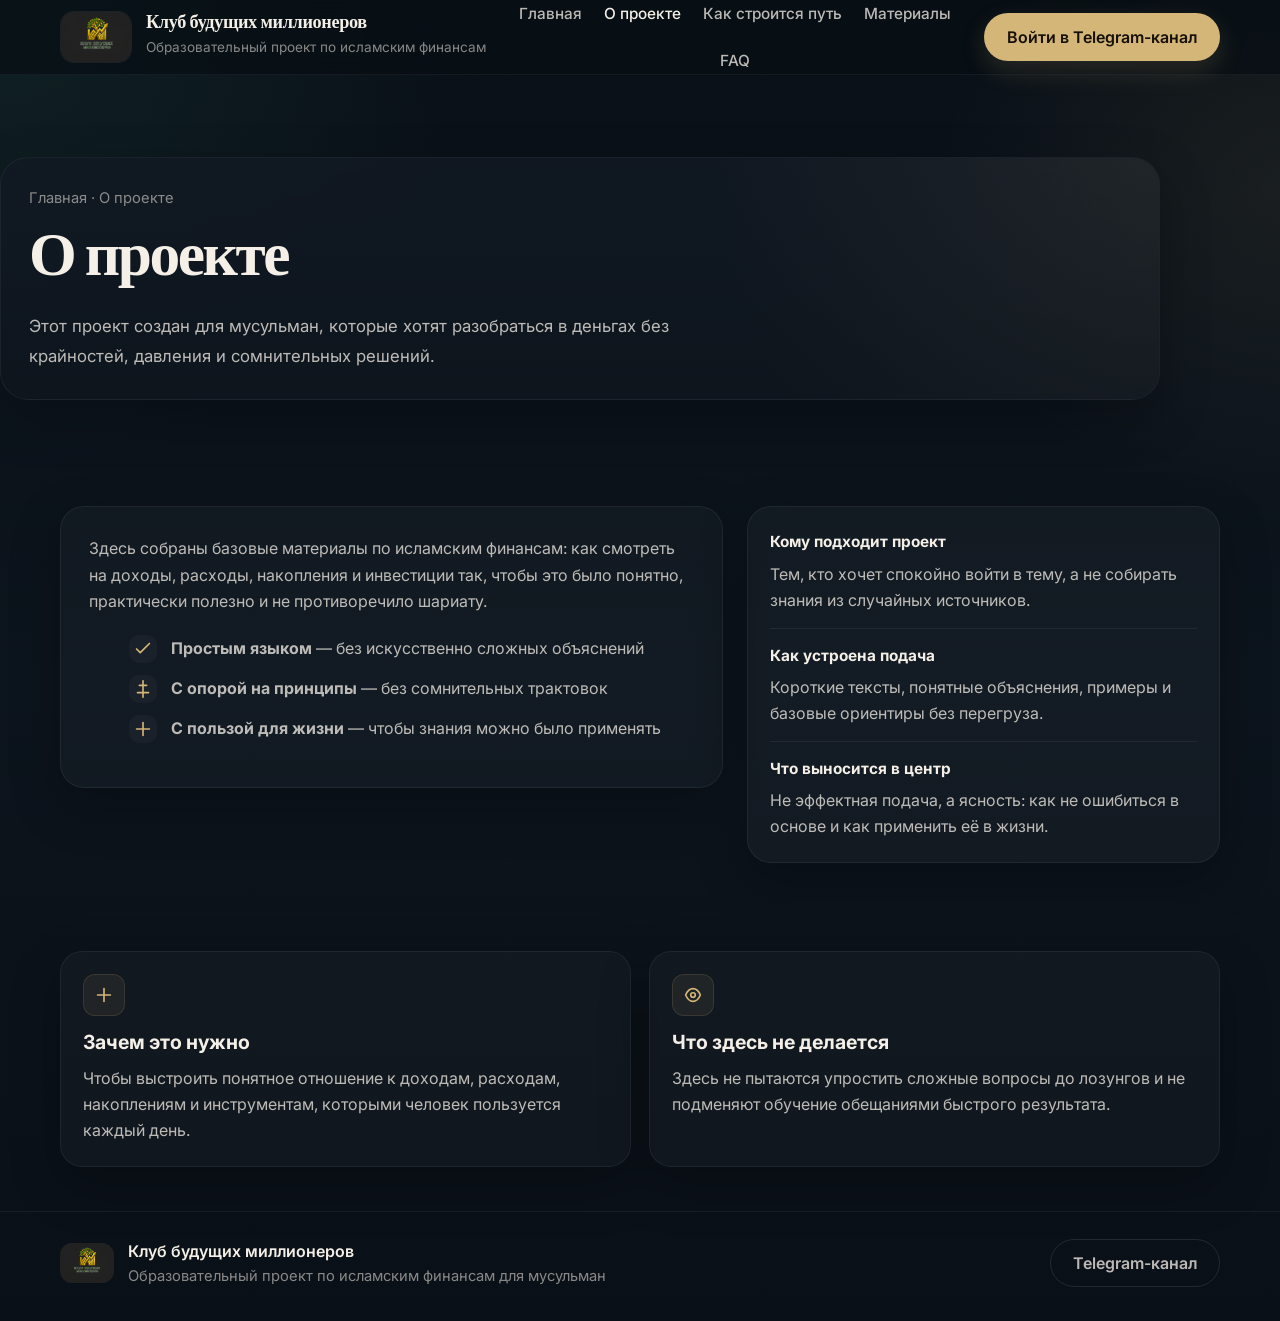
==== commit 9454b621: "Add files via upload" ====
--- a/about.html
+++ b/about.html
@@ -4,99 +4,56 @@
   <meta charset="UTF-8">
   <meta name="viewport" content="width=device-width, initial-scale=1.0">
   <title>О проекте — Клуб будущих миллионеров</title>
-  <meta name="description" content="О проекте: зачем мусульманину изучать финансовую грамотность, как это помогает защищать семью и строить устойчивость в рамках ислама.">
+  <meta name="description" content="О проекте: зачем он создан, кому подходит и как устроена подача материалов по исламским финансам.">
   <link rel="icon" href="logo.png">
   <link rel="preconnect" href="https://fonts.googleapis.com">
   <link rel="preconnect" href="https://fonts.gstatic.com" crossorigin>
-  <link href="https://fonts.googleapis.com/css2?family=Cormorant+Garamond:wght@500;600;700&family=Tajawal:wght@400;500;700;800&display=swap" rel="stylesheet">
+  <link href="https://fonts.googleapis.com/css2?family=Inter:wght@400;500;600;700&family=Newsreader:opsz,wght@6..72,500;6..72,600&display=swap" rel="stylesheet">
   <link rel="stylesheet" href="style.css">
 </head>
 <body>
-  <header class="site-header">
-    <div class="container">
-      <div class="nav">
-        <a class="brand" href="index.html">
-          <img class="brand__logo" src="logo.png" alt="Логотип Клуба будущих миллионеров">
-          <div class="brand__text">
-            <div class="brand__title">Клуб будущих миллионеров</div>
-            <div class="brand__subtitle">Исламские финансы · образование · сообщество</div>
-          </div>
-        </a>
-        <nav class="nav__menu" aria-label="Основная навигация">
-          <a href="index.html">Главная</a>
-          <a class="is-active" href="about.html">О проекте</a>
-          <a href="halal-investments.html">Халяль инвестиции</a>
-          <a href="mudaraba.html">Мударраба</a>
-          <a href="materials.html">Материалы</a>
-          <a href="faq.html">FAQ</a>
-        </nav>
-        <div class="nav__actions">
-          <a class="btn btn--primary" data-telegram-link target="_blank" rel="noopener">Вступить в Telegram</a>
-          <button class="nav-toggle" type="button" aria-label="Открыть меню">☰</button>
-        </div>
+<header class="site-header">
+  <div class="container">
+    <div class="nav">
+      <a class="brand" href="index.html"><img class="brand__logo" src="logo.png" alt="Логотип"><div class="brand__copy"><div class="brand__title">Клуб будущих миллионеров</div><div class="brand__subtitle">Образовательный проект по исламским финансам</div></div></a>
+      <nav class="nav__menu"><a href="index.html">Главная</a><a class="is-active" href="about.html">О проекте</a><a href="path.html">Как строится путь</a><a href="materials.html">Материалы</a><a href="faq.html">FAQ</a></nav>
+      <div class="nav__actions"><a class="btn btn--primary" data-telegram-link target="_blank" rel="noopener">Войти в Telegram-канал</a><button class="nav-toggle" type="button">☰</button></div>
+    </div>
+  </div>
+</header>
+<main>
+  <section class="section section--tight">
+    <div class="container page-hero reveal">
+      <div class="page-hero__crumbs">Главная · О проекте</div>
+      <h1>О проекте</h1>
+      <p>Этот проект создан для мусульман, которые хотят разобраться в деньгах без крайностей, давления и сомнительных решений.</p>
+    </div>
+  </section>
+  <section class="section section--tight">
+    <div class="container about-layout">
+      <div class="copy-block reveal">
+        <p>Здесь собраны базовые материалы по исламским финансам: как смотреть на доходы, расходы, накопления и инвестиции так, чтобы это было понятно, практически полезно и не противоречило шариату.</p>
+        <ul class="point-list">
+          <li><span class="icon-line"><svg viewBox="0 0 24 24"><path d="m5 12 4 4L19 6"></path></svg></span><span><strong>Простым языком</strong> — без искусственно сложных объяснений</span></li>
+          <li><span class="icon-line"><svg viewBox="0 0 24 24"><path d="M12 3v18"></path><path d="M8 8h8"></path><path d="M6 16h12"></path></svg></span><span><strong>С опорой на принципы</strong> — без сомнительных трактовок</span></li>
+          <li><span class="icon-line"><svg viewBox="0 0 24 24"><path d="M5 12h14"></path><path d="M12 5v14"></path></svg></span><span><strong>С пользой для жизни</strong> — чтобы знания можно было применять</span></li>
+        </ul>
+      </div>
+      <div class="rail reveal">
+        <div class="rail__item"><strong>Кому подходит проект</strong><span>Тем, кто хочет спокойно войти в тему, а не собирать знания из случайных источников.</span></div>
+        <div class="rail__item"><strong>Как устроена подача</strong><span>Короткие тексты, понятные объяснения, примеры и базовые ориентиры без перегруза.</span></div>
+        <div class="rail__item"><strong>Что выносится в центр</strong><span>Не эффектная подача, а ясность: как не ошибиться в основе и как применить её в жизни.</span></div>
       </div>
     </div>
-  </header>
-
-  <main>
-    <section class="hero section--compact">
-      <div class="container page-banner reveal">
-        <div class="breadcrumbs"><a href="index.html">Главная</a><span>•</span><span>О проекте</span></div>
-        <h1>Зачем мусульманину <em>финансовая грамотность</em></h1>
-        <p>Этот проект объясняет деньги простым языком и помогает выстроить отношение к доходу, расходам и инвестициям так, чтобы в них было больше ясности, ответственности и внутреннего спокойствия.</p>
-      </div>
-    </section>
-
-    <section class="section section--compact">
-      <div class="container grid-3">
-        <article class="card reveal"><div class="card__icon">🧠</div><h3>Осознанное управление</h3><p>Когда человек понимает, как работают деньги, ему проще принимать решения без импульса, страха и чужого давления.</p></article>
-        <article class="card reveal"><div class="card__icon">👨‍👩‍👧</div><h3>Защита семьи</h3><p>Грамотный подход к бюджету, обязательствам и накоплениям укрепляет дом и помогает не входить в рискованные сценарии.</p></article>
-        <article class="card reveal"><div class="card__icon">⚖</div><h3>Избегание запретного</h3><p>Человек быстрее различает дозволенные и сомнительные решения, не запутывается в терминах и не идёт в запретные практики «по незнанию».</p></article>
-      </div>
-    </section>
-
-    <section class="section">
-      <div class="container split">
-        <div class="section__head reveal">
-          <span class="section__eyebrow">Подход проекта</span>
-          <h2 class="section__title">Не запугивание, а <em>практичная ясность</em></h2>
-          <p class="section__lead">Проект не строится на агрессивных продажах и не пытается давить сложными формулировками. Его задача — помочь мусульманину спокойно разобраться в теме, увидеть логику дозволенных инструментов и научиться принимать более устойчивые решения.</p>
-        </div>
-        <div class="timeline reveal">
-          <article class="timeline-item"><div class="timeline-step">A</div><div><h3>Понять основы</h3><p>Что такое халяльный подход к деньгам и почему финансовая грамотность — часть реальной повседневной ответственности.</p></div></article>
-          <article class="timeline-item"><div class="timeline-step">B</div><div><h3>Разделить важное и лишнее</h3><p>Отделить полезные знания от шума, маркетинга и сомнительных обещаний «лёгкого заработка».</p></div></article>
-          <article class="timeline-item"><div class="timeline-step">C</div><div><h3>Применить в жизни</h3><p>Перенести знания в привычки: бюджет, накопления, семейный план, выбор безопасных инструментов и финансовую дисциплину.</p></div></article>
-        </div>
-      </div>
-    </section>
-
-    <section class="section section--compact">
-      <div class="container cta-panel reveal">
-        <div>
-          <span class="section__eyebrow">Подключиться к проекту</span>
-          <h2>Продолжай путь в Telegram</h2>
-          <p>Там собраны разборы, короткие материалы и удобный формат для тех, кто хочет изучать тему постепенно, без перегруза.</p>
-        </div>
-        <div class="cta-panel__box">
-          <strong>Кому подойдёт</strong>
-          <p>Новичкам, семьям, тем, кто хочет навести порядок в деньгах и лучше понимать исламские финансовые принципы в современной жизни.</p>
-          
-          <a class="btn btn--primary btn--full" data-telegram-link target="_blank" rel="noopener">Перейти в Telegram</a>
-        </div>
-      </div>
-    </section>
-  </main>
-
-  <footer class="footer">
-    <div class="container footer__row">
-      <div class="footer__mini">
-        <img src="logo.png" alt="Логотип клуба">
-        <div><div class="footer__name">Клуб будущих миллионеров</div><div class="footer__note">Финансовая грамотность для мусульман</div></div>
-      </div>
-      <a class="btn btn--ghost" data-telegram-link target="_blank" rel="noopener">Telegram-канал</a>
+  </section>
+  <section class="section section--tight">
+    <div class="container grid-2">
+      <article class="card reveal"><div class="card__icon"><svg viewBox="0 0 24 24"><path d="M5 12h14"></path><path d="M12 5v14"></path></svg></div><h3>Зачем это нужно</h3><p>Чтобы выстроить понятное отношение к доходам, расходам, накоплениям и инструментам, которыми человек пользуется каждый день.</p></article>
+      <article class="card reveal"><div class="card__icon"><svg viewBox="0 0 24 24"><path d="M4 12c2-5 5-7 8-7s6 2 8 7c-2 5-5 7-8 7s-6-2-8-7Z"></path><circle cx="12" cy="12" r="2.5"></circle></svg></div><h3>Что здесь не делается</h3><p>Здесь не пытаются упростить сложные вопросы до лозунгов и не подменяют обучение обещаниями быстрого результата.</p></article>
     </div>
-  </footer>
-
-  <script src="main.js"></script>
+  </section>
+</main>
+<footer class="footer"><div class="container footer__row"><div class="footer__brand"><img src="logo.png" alt="Логотип"><div><div class="footer__name">Клуб будущих миллионеров</div><div class="footer__note">Образовательный проект по исламским финансам для мусульман</div></div></div><a class="btn btn--quiet" data-telegram-link target="_blank" rel="noopener">Telegram-канал</a></div></footer>
+<script src="main.js"></script>
 </body>
 </html>
--- a/style.css
+++ b/style.css
@@ -1,23 +1,22 @@
 :root {
-  --bg: #071523;
-  --bg-soft: #0b1a2d;
-  --panel: rgba(12, 27, 46, 0.88);
-  --panel-2: rgba(14, 30, 50, 0.94);
-  --panel-light: rgba(255, 255, 255, 0.04);
-  --text: #f3ecdf;
-  --text-soft: rgba(243, 236, 223, 0.75);
-  --text-muted: rgba(243, 236, 223, 0.54);
-  --gold: #d6b463;
-  --gold-strong: #e6cc88;
-  --line: rgba(214, 180, 99, 0.14);
-  --line-strong: rgba(214, 180, 99, 0.24);
-  --shadow: 0 18px 36px rgba(0, 0, 0, 0.22);
+  --bg: #0b1117;
+  --bg-2: #0f1821;
+  --panel: rgba(17, 25, 35, 0.82);
+  --panel-2: rgba(20, 31, 42, 0.92);
+  --surface: rgba(255,255,255,0.03);
+  --line: rgba(212, 182, 120, 0.16);
+  --line-strong: rgba(212, 182, 120, 0.3);
+  --text: #f4efe7;
+  --text-soft: rgba(244,239,231,0.76);
+  --text-muted: rgba(244,239,231,0.54);
+  --accent: #d4b678;
+  --accent-soft: rgba(212,182,120,0.12);
+  --emerald: #2c6a59;
+  --shadow: 0 18px 50px rgba(0,0,0,0.26);
   --radius-xl: 28px;
   --radius-lg: 22px;
   --radius-md: 18px;
   --radius-sm: 14px;
-  --container: 1160px;
-  --nav-h: 64px;
   --space-1: 8px;
   --space-2: 12px;
   --space-3: 16px;
@@ -25,19 +24,21 @@
   --space-5: 32px;
   --space-6: 48px;
   --space-7: 64px;
-}
-
+  --space-8: 88px;
+  --container: 1160px;
+  --nav-h: 74px;
+}
 * { box-sizing: border-box; }
 html { scroll-behavior: smooth; }
 body {
   margin: 0;
-  font-family: "Tajawal", system-ui, sans-serif;
+  font-family: "Inter", system-ui, sans-serif;
   color: var(--text);
   background:
-    radial-gradient(circle at 15% 0%, rgba(20, 110, 89, 0.18), transparent 24%),
-    radial-gradient(circle at 100% 8%, rgba(214, 180, 99, 0.08), transparent 18%),
-    linear-gradient(180deg, #05111d 0%, #08172b 52%, #06111f 100%);
-  min-height: 100vh;
+    radial-gradient(circle at top left, rgba(44,106,89,0.18), transparent 26%),
+    radial-gradient(circle at 100% 14%, rgba(212,182,120,0.08), transparent 20%),
+    linear-gradient(180deg, #091017 0%, #0c141d 52%, #0a1017 100%);
+  line-height: 1.65;
   overflow-x: hidden;
 }
 body::before {
@@ -45,466 +46,257 @@
   position: fixed;
   inset: 0;
   pointer-events: none;
-  background-image:
-    linear-gradient(rgba(214,180,99,0.025) 1px, transparent 1px),
-    linear-gradient(90deg, rgba(214,180,99,0.025) 1px, transparent 1px);
-  background-size: 128px 128px;
-  mask-image: radial-gradient(circle at center, black, transparent 84%);
+  background:
+    linear-gradient(rgba(255,255,255,0.015) 1px, transparent 1px),
+    linear-gradient(90deg, rgba(255,255,255,0.015) 1px, transparent 1px);
+  background-size: 96px 96px;
+  mask-image: radial-gradient(circle at center, rgba(0,0,0,0.72), transparent 84%);
+  opacity: .42;
 }
 img { display: block; max-width: 100%; }
 a { color: inherit; text-decoration: none; }
 button, input, textarea { font: inherit; }
-
-.container { width: min(var(--container), calc(100% - 32px)); margin: 0 auto; }
-
+.container { width: min(var(--container), calc(100% - 40px)); margin: 0 auto; }
 .site-header {
-  position: sticky;
-  top: 0;
-  z-index: 100;
-  backdrop-filter: blur(14px);
-  background: rgba(4, 15, 27, 0.84);
-  border-bottom: 1px solid rgba(214,180,99,0.08);
-}
-.site-header.scrolled {
-  background: rgba(4, 15, 27, 0.94);
-  border-bottom-color: rgba(214,180,99,0.14);
-}
+  position: sticky; top: 0; z-index: 90;
+  backdrop-filter: blur(18px);
+  background: rgba(8, 14, 20, 0.72);
+  border-bottom: 1px solid rgba(255,255,255,0.05);
+}
+.site-header.is-scrolled { background: rgba(8, 14, 20, 0.92); }
 .nav {
   min-height: var(--nav-h);
   display: grid;
   grid-template-columns: auto 1fr auto;
+  gap: 20px;
   align-items: center;
-  gap: var(--space-4);
 }
 .brand {
-  display: flex;
-  align-items: center;
-  gap: 12px;
-  min-width: 0;
+  display: flex; align-items: center; gap: 14px; min-width: 0;
 }
 .brand__logo {
-  width: 86px;
-  height: 52px;
-  object-fit: cover;
-  object-position: center;
-  border-radius: 12px;
-  border: 1px solid var(--line);
-  background: transparent;
-  box-shadow: 0 8px 18px rgba(0,0,0,0.16);
-}
-.brand__text { min-width: 0; }
+  width: 72px; height: 52px; object-fit: cover; object-position: center;
+  border-radius: 14px; background: #0d1319; border: 1px solid rgba(255,255,255,0.06);
+}
+.brand__copy { min-width: 0; }
 .brand__title {
   margin: 0;
-  font: 700 1rem/1.02 "Cormorant Garamond", serif;
-  color: var(--gold-strong);
-  white-space: nowrap;
-}
-.brand__subtitle {
-  margin-top: 3px;
-  color: var(--text-muted);
-  font-size: 0.78rem;
-  line-height: 1.25;
-}
+  font: 600 1.14rem/1.04 "Newsreader", serif;
+  letter-spacing: -0.02em;
+  color: var(--text);
+}
+.brand__subtitle { margin-top: 2px; font-size: .85rem; color: var(--text-muted); }
 .nav__menu {
-  display: flex;
-  align-items: center;
-  justify-content: center;
-  gap: 22px;
-  min-width: 0;
+  display: flex; justify-content: center; align-items: center; gap: 22px; flex-wrap: wrap;
 }
 .nav__menu a {
-  color: var(--text-soft);
-  font-weight: 700;
-  line-height: 1;
-  white-space: nowrap;
-  transition: color .2s ease;
-}
-.nav__menu a:hover,
-.nav__menu a.is-active { color: var(--text); }
+  color: var(--text-soft); font-size: .96rem; font-weight: 500;
+}
+.nav__menu a:hover, .nav__menu a.is-active { color: var(--text); }
 .nav__actions { display: flex; align-items: center; gap: 10px; }
 .nav-toggle {
-  display: none;
-  width: 42px;
-  height: 42px;
-  border-radius: 12px;
-  border: 1px solid var(--line);
-  background: rgba(255,255,255,0.04);
-  color: var(--text);
-}
-
+  display: none; width: 42px; height: 42px; border-radius: 12px; border: 1px solid rgba(255,255,255,.08);
+  background: rgba(255,255,255,.04); color: var(--text);
+}
 .btn {
-  display: inline-flex;
-  align-items: center;
-  justify-content: center;
-  gap: 8px;
-  min-height: 46px;
-  padding: 0 20px;
-  border-radius: 999px;
-  border: 1px solid transparent;
-  font-weight: 800;
-  transition: transform .2s ease, box-shadow .2s ease, background .2s ease, border-color .2s ease;
+  display: inline-flex; align-items: center; justify-content: center; gap: 10px;
+  min-height: 48px; padding: 0 22px; border-radius: 999px; border: 1px solid transparent;
+  transition: transform .2s ease, border-color .2s ease, background .2s ease, box-shadow .2s ease;
+  font-weight: 600;
 }
 .btn:hover { transform: translateY(-1px); }
 .btn--primary {
-  color: #102033;
-  background: linear-gradient(135deg, var(--gold), var(--gold-strong));
-  box-shadow: 0 12px 24px rgba(214,180,99,0.18);
-}
-.btn--ghost {
-  color: var(--text);
-  background: rgba(255,255,255,0.04);
-  border-color: var(--line);
+  background: var(--accent); color: #151008; box-shadow: 0 10px 26px rgba(212,182,120,.16);
+}
+.btn--secondary {
+  background: rgba(255,255,255,.035); border-color: rgba(255,255,255,.1); color: var(--text);
+}
+.btn--quiet {
+  background: transparent; border-color: rgba(255,255,255,.1); color: var(--text-soft);
 }
 .btn--full { width: 100%; }
-
 main { position: relative; z-index: 1; }
-.section { padding: 40px 0; }
-.section--compact { padding: 28px 0; }
-.hero { padding: 20px 0 16px; }
-.section__eyebrow {
-  display: inline-flex;
-  align-items: center;
-  gap: 8px;
-  min-height: 38px;
-  padding: 0 14px;
-  border-radius: 999px;
-  border: 1px solid var(--line);
-  color: var(--gold-strong);
-  letter-spacing: 0.08em;
-  text-transform: uppercase;
-  font-size: 0.72rem;
-  background: rgba(214,180,99,0.06);
-}
-.section__eyebrow::before {
-  content: "";
-  width: 8px;
-  height: 8px;
-  border-radius: 50%;
-  background: var(--gold);
-}
-.section__head { max-width: 680px; margin-bottom: 24px; }
-.section__title {
-  margin: 12px 0 0;
-  font-family: "Cormorant Garamond", serif;
-  font-size: clamp(2rem, 4.8vw, 3.5rem);
-  line-height: 1.02;
-  letter-spacing: -0.03em;
-}
-.section__title em { color: var(--gold-strong); font-style: italic; }
-.section__lead {
-  margin: 14px 0 0;
-  color: var(--text-soft);
-  line-height: 1.72;
-  font-size: 1rem;
-}
-
-.hero-grid,
-.split,
-.cta-panel,
-.grid-2,
-.grid-3,
-.grid-4,
-.metric-row,
-.materials,
-.timeline,
-.accordion { display: grid; gap: 16px; }
-.hero-grid { grid-template-columns: minmax(0, 1.1fr) minmax(320px, .74fr); align-items: start; }
-.grid-2 { grid-template-columns: repeat(2, minmax(0, 1fr)); }
-.grid-3 { grid-template-columns: repeat(3, minmax(0, 1fr)); }
-.grid-4 { grid-template-columns: repeat(4, minmax(0, 1fr)); }
-.metric-row { grid-template-columns: repeat(3, minmax(0, 1fr)); }
-.split { grid-template-columns: repeat(2, minmax(0, 1fr)); align-items: start; }
-.cta-panel { grid-template-columns: minmax(0, 1.1fr) minmax(280px, .9fr); align-items: center; }
-
-.hero-copy,
-.hero-aside,
-.page-banner,
-.card,
-.timeline-item,
-.metric,
-.faq-item,
-.article-card,
-.cta-panel,
-.cta-panel__box {
-  background: linear-gradient(180deg, var(--panel), var(--panel-2));
-  border: 1px solid var(--line);
+.hero { padding: 46px 0 34px; }
+.hero__grid {
+  display: grid; grid-template-columns: minmax(0, 1.05fr) minmax(320px, .75fr); gap: 24px; align-items: stretch;
+}
+.hero__copy, .hero__aside, .page-hero, .panel {
+  background: linear-gradient(180deg, rgba(17,25,35,.9), rgba(14,21,30,.94));
+  border: 1px solid rgba(255,255,255,.05);
   box-shadow: var(--shadow);
-}
-.hero-copy,
-.hero-aside,
-.page-banner,
-.cta-panel { border-radius: var(--radius-xl); }
-.card,
-.timeline-item,
-.metric,
-.faq-item,
-.article-card,
-.cta-panel__box { border-radius: var(--radius-lg); }
-.hero-copy,
-.hero-aside,
-.page-banner { position: relative; overflow: hidden; }
-.hero-copy::before,
-.hero-aside::before,
-.page-banner::before,
-.cta-panel::before {
-  content: "";
-  position: absolute;
-  inset: 0;
-  background: radial-gradient(circle at top right, rgba(214,180,99,0.08), transparent 34%);
-  pointer-events: none;
-}
-.hero-copy { padding: 24px; }
-.hero-copy h1,
-.page-banner h1 {
-  margin: 14px 0 10px;
-  font-family: "Cormorant Garamond", serif;
-  font-size: clamp(2.8rem, 5.6vw, 4.8rem);
-  line-height: .94;
-  letter-spacing: -0.045em;
-}
-.hero-copy h1 em,
-.page-banner h1 em { color: var(--gold-strong); font-style: italic; }
-.hero-copy > p,
-.page-banner p {
-  margin: 0;
-  color: var(--text-soft);
-  font-size: 1rem;
-  line-height: 1.68;
-  max-width: 60ch;
-}
-.hero-actions { display: flex; flex-wrap: wrap; gap: 12px; margin-top: 16px; }
-.hero-tabs { display: flex; flex-wrap: wrap; gap: 10px; margin-top: 16px; }
-.tab-btn {
-  min-height: 42px;
-  padding: 0 14px;
-  border-radius: 14px;
-  border: 1px solid var(--line);
-  background: rgba(255,255,255,0.03);
-  color: var(--text);
-  font-weight: 800;
-  cursor: pointer;
-}
-.tab-btn.is-active,
-.tab-btn:hover { background: rgba(214,180,99,0.1); border-color: var(--line-strong); }
-.tab-panels { margin-top: 14px; min-height: 0; }
-.tab-panel {
-  display: none;
-  padding: 14px 16px;
-  border-radius: var(--radius-md);
-  background: rgba(255,255,255,0.03);
-  border: 1px solid var(--line);
-}
-.tab-panel.is-active { display: block; }
-.tab-panel strong { display: block; margin-bottom: 6px; color: var(--gold-strong); font-size: 1rem; }
-.tab-panel p { margin: 0; color: var(--text-soft); line-height: 1.7; }
-.hero-aside { padding: 16px; }
-.hero-strip {
-  display: grid;
-  grid-template-columns: 92px 1fr;
-  gap: 14px;
-  align-items: center;
-  padding: 14px;
-  border-radius: 20px;
-  background: rgba(255,255,255,0.03);
-  border: 1px solid var(--line);
-}
-.hero-strip img {
-  width: 92px;
-  height: 56px;
-  object-fit: cover;
-  object-position: center;
-  border-radius: 10px;
-  background: transparent;
-  border: 1px solid rgba(214,180,99,0.08);
-}
-.hero-strip h2 { margin: 0 0 4px; font-size: 1.15rem; font-family: "Cormorant Garamond", serif; color: var(--gold-strong); }
-.hero-strip p { margin: 0; color: var(--text-soft); line-height: 1.58; font-size: .94rem; }
-.hero-note {
-  margin-top: 12px;
-  padding: 14px 16px;
-  border-radius: 18px;
-  background: rgba(255,255,255,0.03);
-  border: 1px solid var(--line);
-}
-.hero-note strong { display: block; margin-bottom: 6px; color: var(--text); }
-.hero-note p { margin: 0; color: var(--text-soft); line-height: 1.68; }
-
-.page-banner { padding: 18px 20px; margin-top: 8px; }
-.page-banner h1 { font-size: clamp(2.4rem, 5vw, 4rem); }
-.breadcrumbs { display: flex; flex-wrap: wrap; gap: 10px; color: var(--text-muted); font-size: .9rem; }
-
-.card,
-.metric,
-.timeline-item,
-.article-card,
-.cta-panel__box { padding: 16px; }
-.card__icon,
-.timeline-step {
-  width: 46px;
-  height: 46px;
-  border-radius: 14px;
-  display: grid;
-  place-items: center;
-  background: rgba(214,180,99,0.1);
-  border: 1px solid var(--line);
-  color: var(--gold-strong);
-}
-.card__icon { margin-bottom: 12px; }
-.card h3,
-.timeline-item h3,
-.article-card h3,
-.cta-panel h2 {
-  margin: 0 0 8px;
-  font-family: "Cormorant Garamond", serif;
-  color: var(--gold-strong);
-}
-.card h3 { font-size: 1.28rem; }
-.article-card h3 { font-size: 1.4rem; }
-.card p,
-.card li,
-.timeline-item p,
-.metric span,
-.article-card p,
-.faq__body,
-.cta-panel p { margin: 0; color: var(--text-soft); line-height: 1.7; }
-.card ul { margin: 10px 0 0; padding-left: 18px; }
-.metric strong { display: block; margin-bottom: 6px; font-size: 1.2rem; font-family: "Cormorant Garamond", serif; color: var(--gold-strong); }
-.timeline-item { grid-template-columns: 46px 1fr; align-items: start; }
-
-.accordion { gap: 12px; }
-.faq-item { overflow: hidden; }
-.faq__button {
-  width: 100%;
-  border: 0;
-  background: transparent;
-  color: var(--text);
-  display: flex;
-  align-items: center;
-  justify-content: space-between;
-  gap: 12px;
-  padding: 16px 18px;
-  text-align: left;
-  font-weight: 800;
-  cursor: pointer;
-}
-.faq__button span:last-child {
-  width: 32px;
-  height: 32px;
-  display: grid;
-  place-items: center;
-  border-radius: 10px;
-  border: 1px solid var(--line);
-  color: var(--gold-strong);
-}
-.faq__body { display: none; padding: 0 18px 16px; }
-.faq-item.is-open .faq__body { display: block; }
-.faq-item.is-open .faq__button span:last-child { transform: rotate(45deg); }
-
-.article-card {
-  grid-template-columns: 1fr auto;
-  align-items: center;
-  gap: 14px;
-}
-.article-card__meta { display: flex; flex-wrap: wrap; gap: 8px; margin-bottom: 8px; }
-.badge {
-  min-height: 32px;
-  padding: 0 12px;
-  border-radius: 999px;
-  display: inline-flex;
-  align-items: center;
-  border: 1px solid var(--line);
-  background: rgba(214,180,99,0.08);
-  color: var(--gold-strong);
-  font-size: .78rem;
-  font-weight: 800;
-}
-
-.cta-panel { position: relative; padding: 18px; }
-.cta-panel h2 { font-size: clamp(1.9rem, 4vw, 2.8rem); color: var(--text); }
-.cta-panel__box strong { display: block; margin-bottom: 8px; color: var(--gold-strong); }
-
-.footer { padding: 18px 0 24px; border-top: 1px solid rgba(214,180,99,0.08); }
-.footer__row {
-  display: flex;
-  align-items: center;
-  justify-content: space-between;
-  gap: 16px;
-  flex-wrap: wrap;
-}
-.footer__mini { display: flex; align-items: center; gap: 10px; }
-.footer__mini img {
-  width: 82px;
-  height: 50px;
-  object-fit: cover;
-  object-position: center;
-  border-radius: 10px;
-  border: 1px solid var(--line);
-}
-.footer__name { font-family: "Cormorant Garamond", serif; font-size: 1.08rem; color: var(--gold-strong); }
-.footer__note { color: var(--text-muted); font-size: .86rem; }
-
-.reveal { opacity: 0; transform: translateY(22px); transition: opacity .6s ease, transform .6s ease; }
-.reveal.is-visible { opacity: 1; transform: translateY(0); }
-.float-in { animation: floatIn 5s ease-in-out infinite; }
-@keyframes floatIn { 0%,100% { transform: translateY(0); } 50% { transform: translateY(-5px); } }
-
-@media (max-width: 1080px) {
+  border-radius: var(--radius-xl);
+  position: relative; overflow: hidden;
+}
+.hero__copy::before, .hero__aside::before, .page-hero::before, .panel::before {
+  content: ""; position: absolute; inset: 0; pointer-events: none;
+  background: radial-gradient(circle at top right, rgba(212,182,120,.08), transparent 38%);
+}
+.hero__copy { padding: 34px; }
+.eyebrow {
+  display: inline-flex; align-items: center; gap: 10px; min-height: 34px; padding: 0 14px;
+  border-radius: 999px; background: rgba(212,182,120,.08); border: 1px solid var(--line);
+  color: var(--accent); font-size: .77rem; letter-spacing: .08em; text-transform: uppercase; font-weight: 600;
+}
+.eyebrow::before { content: ""; width: 7px; height: 7px; border-radius: 50%; background: currentColor; }
+.hero h1, .page-hero h1 {
+  margin: 20px 0 0; font-family: "Newsreader", serif; font-weight: 600;
+  font-size: clamp(2.6rem, 5.6vw, 4.8rem); letter-spacing: -0.04em; line-height: 1.02;
+  max-width: 12ch;
+}
+.hero h1 .accent, .page-hero h1 .accent, .section-title .accent { color: var(--accent); font-style: italic; }
+.hero__lead, .page-hero p {
+  margin: 18px 0 0; max-width: 60ch; font-size: 1.05rem; color: var(--text-soft); line-height: 1.8;
+}
+.hero__actions { display: flex; gap: 14px; flex-wrap: wrap; margin-top: 28px; }
+.hero__meta {
+  display: flex; align-items: center; gap: 14px; margin-top: 26px; color: var(--text-muted); font-size: .94rem;
+}
+.hero__meta span { display: inline-flex; align-items: center; gap: 8px; }
+.icon-dot { width: 18px; height: 18px; display: inline-grid; place-items: center; border-radius: 50%; background: rgba(255,255,255,.06); }
+.hero__aside { padding: 24px; display: flex; flex-direction: column; gap: 18px; justify-content: space-between; }
+.summary-card {
+  display: grid; grid-template-columns: 84px 1fr; gap: 16px; align-items: center;
+  padding: 18px; border-radius: 22px; background: rgba(255,255,255,.03); border: 1px solid rgba(255,255,255,.06);
+}
+.summary-card img { width: 84px; height: 84px; object-fit: cover; border-radius: 18px; background: #0f141a; }
+.summary-card h2 { margin: 0; font: 600 1.42rem/1.05 "Newsreader", serif; }
+.summary-card p { margin: 8px 0 0; color: var(--text-soft); }
+.summary-note {
+  display: grid; gap: 12px; padding: 18px; border-radius: 20px; border: 1px solid rgba(255,255,255,.06); background: rgba(255,255,255,.025);
+}
+.summary-note strong { font-weight: 600; }
+.summary-note p { margin: 0; color: var(--text-soft); }
+.section { padding: 64px 0; }
+.section--tight { padding: 44px 0; }
+.section-head { max-width: 720px; margin-bottom: 28px; }
+.section-kicker { color: var(--text-muted); font-size: .9rem; margin-bottom: 10px; }
+.section-title {
+  margin: 0; font: 600 clamp(2rem, 4vw, 3.3rem)/1.06 "Newsreader", serif; letter-spacing: -0.03em;
+}
+.section-subtitle { margin: 14px 0 0; color: var(--text-soft); font-size: 1rem; line-height: 1.8; max-width: 60ch; }
+.grid-3 { display: grid; grid-template-columns: repeat(3, minmax(0, 1fr)); gap: 18px; }
+.grid-2 { display: grid; grid-template-columns: repeat(2, minmax(0, 1fr)); gap: 18px; }
+.card {
+  background: rgba(255,255,255,.028); border: 1px solid rgba(255,255,255,.06); box-shadow: var(--shadow);
+  border-radius: 22px; padding: 22px;
+}
+.card--soft { background: linear-gradient(180deg, rgba(19,28,39,.92), rgba(15,22,31,.92)); }
+.card h3 { margin: 14px 0 10px; font-size: 1.22rem; line-height: 1.28; }
+.card p { margin: 0; color: var(--text-soft); }
+.card__icon {
+  width: 42px; height: 42px; border-radius: 12px; display: grid; place-items: center;
+  background: rgba(212,182,120,.08); border: 1px solid rgba(212,182,120,.14); color: var(--accent);
+}
+.card__icon svg, .icon-line svg { width: 22px; height: 22px; stroke: currentColor; fill: none; stroke-width: 1.8; stroke-linecap: round; stroke-linejoin: round; }
+.about-layout { display: grid; grid-template-columns: minmax(0, 1.05fr) minmax(280px, .75fr); gap: 24px; align-items: start; }
+.copy-block {
+  padding: 28px; border-radius: 24px; background: rgba(255,255,255,.026); border: 1px solid rgba(255,255,255,.06); box-shadow: var(--shadow);
+}
+.copy-block p { margin: 0; color: var(--text-soft); }
+.point-list { display: grid; gap: 12px; margin-top: 20px; }
+.point-list li {
+  list-style: none; display: grid; grid-template-columns: 28px 1fr; gap: 14px; align-items: start; color: var(--text-soft);
+}
+.point-list li .icon-line {
+  width: 28px; height: 28px; border-radius: 10px; display: grid; place-items: center; background: rgba(255,255,255,.035); color: var(--accent);
+}
+.rail {
+  display: grid; gap: 14px; padding: 22px; border-radius: 24px; background: rgba(255,255,255,.03); border: 1px solid rgba(255,255,255,.06); box-shadow: var(--shadow);
+}
+.rail__item { padding-bottom: 14px; border-bottom: 1px solid rgba(255,255,255,.06); }
+.rail__item:last-child { padding-bottom: 0; border-bottom: 0; }
+.rail__item strong { display: block; font-size: .96rem; color: var(--text); }
+.rail__item span { display: block; margin-top: 6px; color: var(--text-soft); }
+.steps { display: grid; gap: 16px; }
+.step {
+  display: grid; grid-template-columns: 78px 1fr; gap: 18px; align-items: start; padding: 22px;
+  border-radius: 22px; background: rgba(255,255,255,.03); border: 1px solid rgba(255,255,255,.06);
+}
+.step__num {
+  width: 78px; height: 78px; border-radius: 20px; display: grid; place-items: center; background: rgba(212,182,120,.08);
+  border: 1px solid rgba(212,182,120,.14); color: var(--accent); font: 600 1.5rem/1 "Newsreader", serif;
+}
+.step h3 { margin: 0; font-size: 1.18rem; }
+.step p { margin: 8px 0 0; color: var(--text-soft); }
+.channel {
+  display: grid; grid-template-columns: 1fr minmax(260px, 340px); gap: 24px; align-items: stretch;
+}
+.channel__box {
+  padding: 24px; border-radius: 24px; background: linear-gradient(180deg, rgba(18,27,38,.95), rgba(15,22,31,.95));
+  border: 1px solid rgba(255,255,255,.06); box-shadow: var(--shadow);
+}
+.channel__items { display: grid; gap: 14px; }
+.channel__item { display: grid; grid-template-columns: 30px 1fr; gap: 14px; align-items: start; }
+.channel__item .icon-line {
+  width: 30px; height: 30px; border-radius: 10px; display: grid; place-items: center; background: rgba(255,255,255,.04); color: var(--accent);
+}
+.cta-band {
+  display: grid; grid-template-columns: 1fr auto; gap: 18px; align-items: center; padding: 28px; border-radius: 26px;
+  background: linear-gradient(135deg, rgba(22,33,47,.96), rgba(15,23,31,.96)); border: 1px solid rgba(255,255,255,.06); box-shadow: var(--shadow);
+}
+.cta-band h2 { margin: 0; font: 600 clamp(1.8rem, 3vw, 2.6rem)/1.08 "Newsreader", serif; }
+.cta-band p { margin: 12px 0 0; color: var(--text-soft); max-width: 55ch; }
+.footer { padding: 26px 0 32px; border-top: 1px solid rgba(255,255,255,.06); }
+.footer__row { display: flex; justify-content: space-between; align-items: center; gap: 18px; flex-wrap: wrap; }
+.footer__brand { display: flex; align-items: center; gap: 14px; }
+.footer__brand img { width: 54px; height: 40px; object-fit: cover; border-radius: 12px; }
+.footer__name { font-weight: 600; }
+.footer__note { color: var(--text-muted); font-size: .92rem; }
+.page-hero { padding: 28px; margin: 38px 0 18px; }
+.page-hero h1 { max-width: 12ch; font-size: clamp(2.2rem, 4.8vw, 4rem); }
+.page-hero__crumbs { color: var(--text-muted); font-size: .92rem; }
+.editorial-grid { display: grid; gap: 16px; }
+.editorial-item {
+  display: grid; grid-template-columns: 90px 1fr auto; gap: 18px; align-items: start; padding: 22px;
+  border-radius: 22px; background: rgba(255,255,255,.03); border: 1px solid rgba(255,255,255,.06);
+}
+.editorial-item__tag { color: var(--accent); font-size: .88rem; }
+.editorial-item h3 { margin: 8px 0 8px; font-size: 1.22rem; }
+.editorial-item p { margin: 0; color: var(--text-soft); }
+.editorial-item__meta { color: var(--text-muted); white-space: nowrap; }
+.faq-list { display: grid; gap: 12px; }
+.faq-item {
+  background: rgba(255,255,255,.03); border: 1px solid rgba(255,255,255,.06); border-radius: 20px; overflow: hidden;
+}
+.faq-question {
+  width: 100%; text-align: left; display: flex; align-items: center; justify-content: space-between; gap: 20px;
+  padding: 18px 22px; background: transparent; border: 0; color: var(--text); cursor: pointer; font-weight: 600;
+}
+.faq-question svg { width: 18px; height: 18px; stroke: var(--accent); transition: transform .2s ease; }
+.faq-item.is-open .faq-question svg { transform: rotate(45deg); }
+.faq-answer { display: none; padding: 0 22px 20px; color: var(--text-soft); }
+.faq-item.is-open .faq-answer { display: block; }
+.reveal { opacity: 0; transform: translateY(20px); transition: opacity .55s ease, transform .55s ease; }
+.reveal.is-visible { opacity: 1; transform: none; }
+@media (max-width: 980px) {
+  .hero__grid, .about-layout, .channel, .grid-3, .grid-2, .cta-band { grid-template-columns: 1fr; }
+  .hero h1, .page-hero h1 { max-width: 14ch; }
   .nav { grid-template-columns: auto auto; }
-  .nav__menu { display: none; }
-  .nav__actions { justify-self: end; }
+  .nav__menu {
+    display: none; grid-column: 1 / -1; justify-content: flex-start; padding-bottom: 14px;
+    border-top: 1px solid rgba(255,255,255,.06); padding-top: 14px; margin-top: 6px;
+  }
+  .nav__menu.is-open { display: flex; }
   .nav-toggle { display: inline-grid; place-items: center; }
-  .nav.is-open .nav__menu {
-    display: flex;
-    position: absolute;
-    top: calc(var(--nav-h) - 4px);
-    left: 16px;
-    right: 16px;
-    flex-direction: column;
-    align-items: flex-start;
-    gap: 14px;
-    padding: 16px;
-    border-radius: 20px;
-    background: rgba(4, 15, 27, 0.98);
-    border: 1px solid var(--line);
-    box-shadow: var(--shadow);
-  }
-  .hero-grid,
-  .split,
-  .cta-panel,
-  .grid-4 { grid-template-columns: 1fr; }
-  .grid-3 { grid-template-columns: repeat(2, minmax(0,1fr)); }
-  .metric-row { grid-template-columns: 1fr; }
-}
-
-@media (max-width: 780px) {
-  :root { --nav-h: 58px; }
+  .nav__actions .btn { display: none; }
+}
+@media (max-width: 720px) {
   .container { width: min(var(--container), calc(100% - 24px)); }
-  .hero { padding: 12px 0 10px; }
-  .section { padding: 28px 0; }
-  .section--compact { padding: 20px 0; }
-  .hero-copy,
-  .hero-aside,
-  .page-banner,
-  .card,
-  .timeline-item,
-  .metric,
-  .faq-item,
-  .article-card,
-  .cta-panel,
-  .cta-panel__box { padding: 14px; }
-  .brand { gap: 8px; }
-  .brand__logo { width: 68px; height: 42px; border-radius: 10px; }
-  .brand__title { font-size: .88rem; }
-  .brand__subtitle { font-size: .7rem; }
-  .nav__actions .btn { display: none; }
-  .hero-copy h1,
-  .page-banner h1 { font-size: clamp(2.15rem, 10vw, 3.4rem); }
-  .hero-strip { grid-template-columns: 72px 1fr; }
-  .hero-strip img { width: 72px; height: 44px; }
-  .grid-2,
-  .grid-3,
-  .article-card { grid-template-columns: 1fr; }
-  .hero-actions { gap: 10px; }
-  .tab-btn { width: 100%; justify-content: center; }
+  .site-header { backdrop-filter: blur(12px); }
+  .hero { padding: 24px 0 24px; }
+  .hero__copy, .hero__aside, .page-hero, .copy-block, .rail, .channel__box, .cta-band, .card, .step, .editorial-item { padding: 20px; }
+  .summary-card { grid-template-columns: 64px 1fr; padding: 14px; }
+  .summary-card img { width: 64px; height: 64px; border-radius: 14px; }
+  .brand__logo { width: 58px; height: 42px; }
+  .brand__title { font-size: 1rem; }
+  .brand__subtitle { font-size: .78rem; }
+  .section { padding: 48px 0; }
+  .section--tight { padding: 32px 0; }
+  .hero__actions { gap: 10px; }
+  .btn { min-height: 46px; width: 100%; }
+  .hero__actions .btn { width: 100%; }
+  .step { grid-template-columns: 58px 1fr; gap: 14px; }
+  .step__num { width: 58px; height: 58px; border-radius: 16px; }
+  .editorial-item { grid-template-columns: 1fr; }
   .footer__row { align-items: flex-start; }
 }
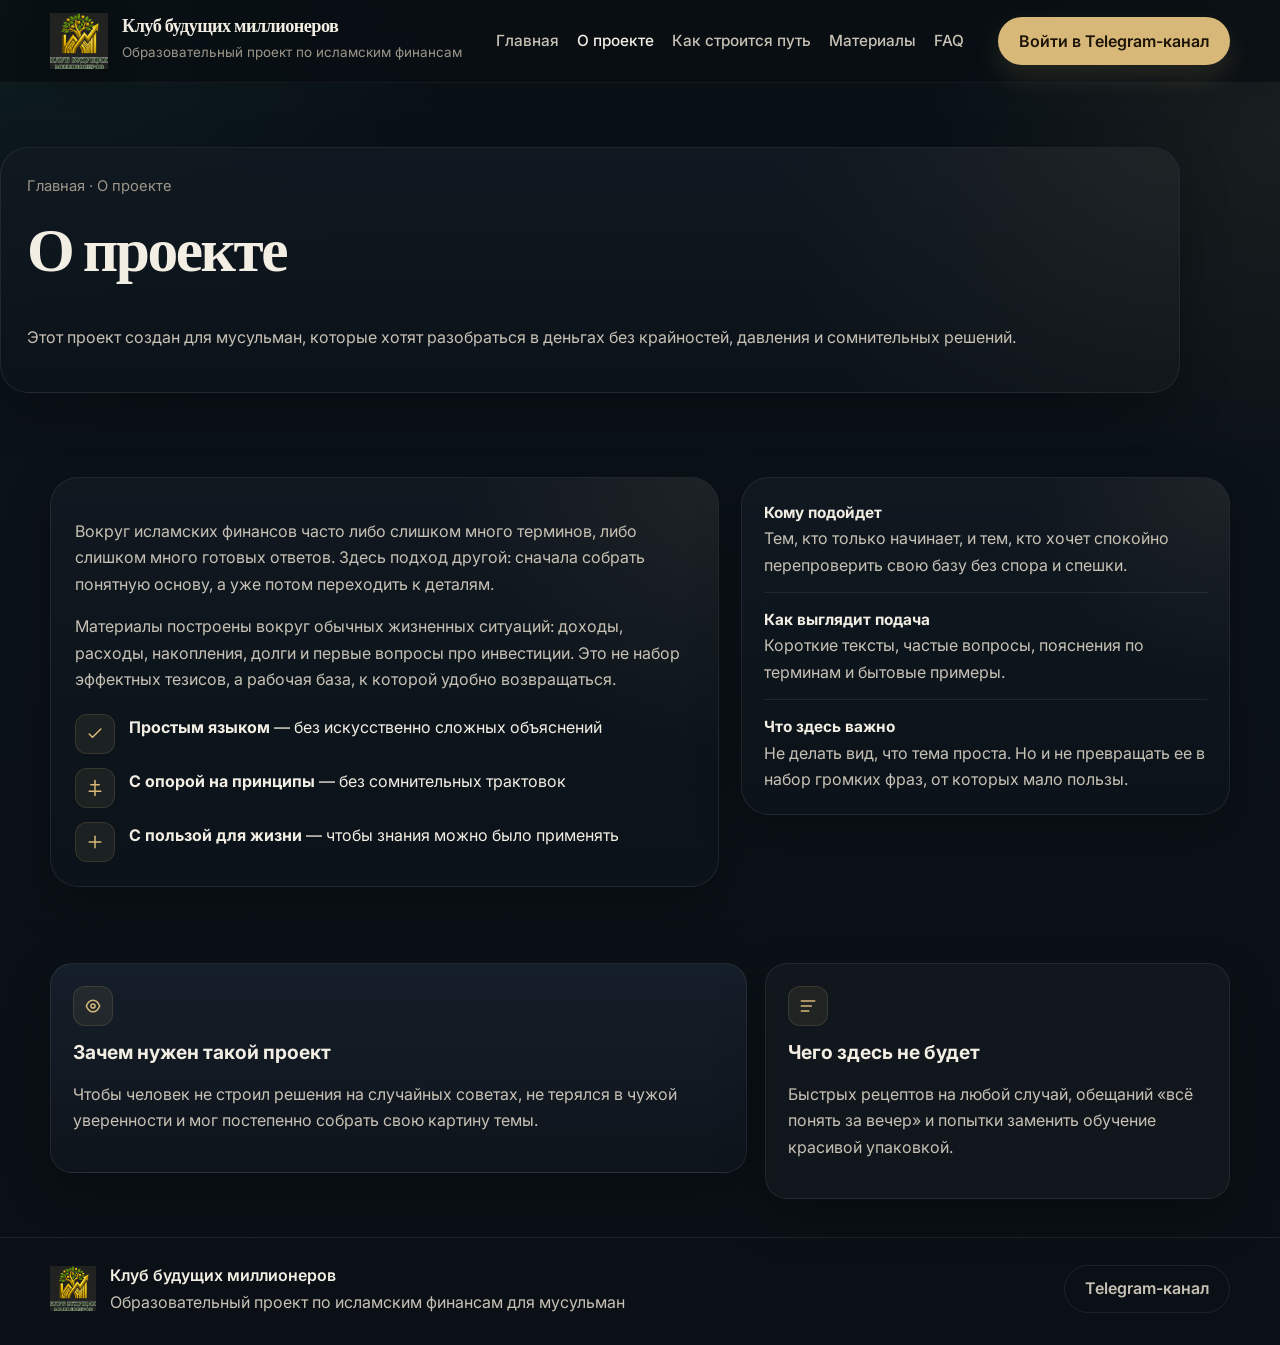
==== commit 6fe8da81: "Add files via upload" ====
--- a/about.html
+++ b/about.html
@@ -4,7 +4,7 @@
   <meta charset="UTF-8">
   <meta name="viewport" content="width=device-width, initial-scale=1.0">
   <title>О проекте — Клуб будущих миллионеров</title>
-  <meta name="description" content="О проекте: зачем он создан, кому подходит и как устроена подача материалов по исламским финансам.">
+  <meta name="description" content="О проекте: зачем он создан, кому подходит и как устроены материалы по исламским финансам.">
   <link rel="icon" href="logo.png">
   <link rel="preconnect" href="https://fonts.googleapis.com">
   <link rel="preconnect" href="https://fonts.gstatic.com" crossorigin>
@@ -17,7 +17,7 @@
     <div class="nav">
       <a class="brand" href="index.html"><img class="brand__logo" src="logo.png" alt="Логотип"><div class="brand__copy"><div class="brand__title">Клуб будущих миллионеров</div><div class="brand__subtitle">Образовательный проект по исламским финансам</div></div></a>
       <nav class="nav__menu"><a href="index.html">Главная</a><a class="is-active" href="about.html">О проекте</a><a href="path.html">Как строится путь</a><a href="materials.html">Материалы</a><a href="faq.html">FAQ</a></nav>
-      <div class="nav__actions"><a class="btn btn--primary" data-telegram-link target="_blank" rel="noopener">Войти в Telegram-канал</a><button class="nav-toggle" type="button">☰</button></div>
+      <div class="nav__actions"><a class="btn btn--primary" data-telegram-link target="_blank" rel="noopener">Войти в Telegram-канал</a><button class="nav-toggle" type="button" aria-label="Открыть меню">☰</button></div>
     </div>
   </div>
 </header>
@@ -29,27 +29,38 @@
       <p>Этот проект создан для мусульман, которые хотят разобраться в деньгах без крайностей, давления и сомнительных решений.</p>
     </div>
   </section>
+
   <section class="section section--tight">
     <div class="container about-layout">
       <div class="copy-block reveal">
-        <p>Здесь собраны базовые материалы по исламским финансам: как смотреть на доходы, расходы, накопления и инвестиции так, чтобы это было понятно, практически полезно и не противоречило шариату.</p>
+        <p>Вокруг исламских финансов часто либо слишком много терминов, либо слишком много готовых ответов. Здесь подход другой: сначала собрать понятную основу, а уже потом переходить к деталям.</p>
+        <p style="margin-top:16px">Материалы построены вокруг обычных жизненных ситуаций: доходы, расходы, накопления, долги и первые вопросы про инвестиции. Это не набор эффектных тезисов, а рабочая база, к которой удобно возвращаться.</p>
         <ul class="point-list">
-          <li><span class="icon-line"><svg viewBox="0 0 24 24"><path d="m5 12 4 4L19 6"></path></svg></span><span><strong>Простым языком</strong> — без искусственно сложных объяснений</span></li>
-          <li><span class="icon-line"><svg viewBox="0 0 24 24"><path d="M12 3v18"></path><path d="M8 8h8"></path><path d="M6 16h12"></path></svg></span><span><strong>С опорой на принципы</strong> — без сомнительных трактовок</span></li>
-          <li><span class="icon-line"><svg viewBox="0 0 24 24"><path d="M5 12h14"></path><path d="M12 5v14"></path></svg></span><span><strong>С пользой для жизни</strong> — чтобы знания можно было применять</span></li>
+          <li><span class="icon-line" aria-hidden="true"><svg viewBox="0 0 24 24"><path d="m5 12 4 4L19 6"></path></svg></span><span><strong>Простым языком</strong> — без искусственно сложных объяснений</span></li>
+          <li><span class="icon-line" aria-hidden="true"><svg viewBox="0 0 24 24"><path d="M12 3v18"></path><path d="M7 8h10"></path><path d="M5 16h14"></path></svg></span><span><strong>С опорой на принципы</strong> — без сомнительных трактовок</span></li>
+          <li><span class="icon-line" aria-hidden="true"><svg viewBox="0 0 24 24"><path d="M5 12h14"></path><path d="M12 5v14"></path></svg></span><span><strong>С пользой для жизни</strong> — чтобы знания можно было применять</span></li>
         </ul>
       </div>
       <div class="rail reveal">
-        <div class="rail__item"><strong>Кому подходит проект</strong><span>Тем, кто хочет спокойно войти в тему, а не собирать знания из случайных источников.</span></div>
-        <div class="rail__item"><strong>Как устроена подача</strong><span>Короткие тексты, понятные объяснения, примеры и базовые ориентиры без перегруза.</span></div>
-        <div class="rail__item"><strong>Что выносится в центр</strong><span>Не эффектная подача, а ясность: как не ошибиться в основе и как применить её в жизни.</span></div>
+        <div class="rail__item"><strong>Кому подойдет</strong><span>Тем, кто только начинает, и тем, кто хочет спокойно перепроверить свою базу без спора и спешки.</span></div>
+        <div class="rail__item"><strong>Как выглядит подача</strong><span>Короткие тексты, частые вопросы, пояснения по терминам и бытовые примеры.</span></div>
+        <div class="rail__item"><strong>Что здесь важно</strong><span>Не делать вид, что тема проста. Но и не превращать ее в набор громких фраз, от которых мало пользы.</span></div>
       </div>
     </div>
   </section>
+
   <section class="section section--tight">
-    <div class="container grid-2">
-      <article class="card reveal"><div class="card__icon"><svg viewBox="0 0 24 24"><path d="M5 12h14"></path><path d="M12 5v14"></path></svg></div><h3>Зачем это нужно</h3><p>Чтобы выстроить понятное отношение к доходам, расходам, накоплениям и инструментам, которыми человек пользуется каждый день.</p></article>
-      <article class="card reveal"><div class="card__icon"><svg viewBox="0 0 24 24"><path d="M4 12c2-5 5-7 8-7s6 2 8 7c-2 5-5 7-8 7s-6-2-8-7Z"></path><circle cx="12" cy="12" r="2.5"></circle></svg></div><h3>Что здесь не делается</h3><p>Здесь не пытаются упростить сложные вопросы до лозунгов и не подменяют обучение обещаниями быстрого результата.</p></article>
+    <div class="container inside-grid">
+      <article class="card card--feature reveal">
+        <div class="card__icon" aria-hidden="true"><svg viewBox="0 0 24 24"><path d="M4 12c2-5 5-7 8-7s6 2 8 7c-2 5-5 7-8 7s-6-2-8-7Z"></path><circle cx="12" cy="12" r="2.5"></circle></svg></div>
+        <h3>Зачем нужен такой проект</h3>
+        <p>Чтобы человек не строил решения на случайных советах, не терялся в чужой уверенности и мог постепенно собрать свою картину темы.</p>
+      </article>
+      <article class="card reveal">
+        <div class="card__icon" aria-hidden="true"><svg viewBox="0 0 24 24"><path d="M4 6h16"></path><path d="M4 12h12"></path><path d="M4 18h9"></path></svg></div>
+        <h3>Чего здесь не будет</h3>
+        <p>Быстрых рецептов на любой случай, обещаний «всё понять за вечер» и попытки заменить обучение красивой упаковкой.</p>
+      </article>
     </div>
   </section>
 </main>
--- a/style.css
+++ b/style.css
@@ -1,45 +1,42 @@
 :root {
-  --bg: #0b1117;
-  --bg-2: #0f1821;
-  --panel: rgba(17, 25, 35, 0.82);
-  --panel-2: rgba(20, 31, 42, 0.92);
-  --surface: rgba(255,255,255,0.03);
-  --line: rgba(212, 182, 120, 0.16);
-  --line-strong: rgba(212, 182, 120, 0.3);
-  --text: #f4efe7;
-  --text-soft: rgba(244,239,231,0.76);
-  --text-muted: rgba(244,239,231,0.54);
-  --accent: #d4b678;
-  --accent-soft: rgba(212,182,120,0.12);
-  --emerald: #2c6a59;
-  --shadow: 0 18px 50px rgba(0,0,0,0.26);
+  --bg: #0b1116;
+  --bg-2: #0f171d;
+  --panel: rgba(18, 27, 35, 0.84);
+  --panel-soft: rgba(20, 30, 39, 0.72);
+  --line: rgba(255,255,255,0.08);
+  --line-strong: rgba(212, 184, 124, 0.22);
+  --text: #f3eee4;
+  --text-soft: #c7c1b5;
+  --text-muted: #9c968a;
+  --accent: #d8b879;
+  --accent-deep: #9f7f46;
+  --emerald: #214a41;
+  --emerald-soft: #2a5f53;
   --radius-xl: 28px;
   --radius-lg: 22px;
   --radius-md: 18px;
-  --radius-sm: 14px;
-  --space-1: 8px;
-  --space-2: 12px;
-  --space-3: 16px;
-  --space-4: 24px;
-  --space-5: 32px;
-  --space-6: 48px;
-  --space-7: 64px;
-  --space-8: 88px;
-  --container: 1160px;
-  --nav-h: 74px;
-}
+  --shadow: 0 18px 48px rgba(0,0,0,.28);
+  --container: 1180px;
+  --space-8: 8px;
+  --space-12: 12px;
+  --space-16: 16px;
+  --space-24: 24px;
+  --space-32: 32px;
+  --space-48: 48px;
+  --space-64: 64px;
+  --nav-h: 82px;
+}
+
 * { box-sizing: border-box; }
 html { scroll-behavior: smooth; }
 body {
   margin: 0;
-  font-family: "Inter", system-ui, sans-serif;
   color: var(--text);
+  font: 400 16px/1.65 "Inter", system-ui, sans-serif;
   background:
-    radial-gradient(circle at top left, rgba(44,106,89,0.18), transparent 26%),
-    radial-gradient(circle at 100% 14%, rgba(212,182,120,0.08), transparent 20%),
-    linear-gradient(180deg, #091017 0%, #0c141d 52%, #0a1017 100%);
-  line-height: 1.65;
-  overflow-x: hidden;
+    radial-gradient(circle at top left, rgba(33, 74, 65, 0.20), transparent 24%),
+    radial-gradient(circle at 100% 10%, rgba(216, 184, 121, 0.08), transparent 20%),
+    linear-gradient(180deg, #081016 0%, #0b1218 42%, #0a1015 100%);
 }
 body::before {
   content: "";
@@ -47,256 +44,650 @@
   inset: 0;
   pointer-events: none;
   background:
-    linear-gradient(rgba(255,255,255,0.015) 1px, transparent 1px),
-    linear-gradient(90deg, rgba(255,255,255,0.015) 1px, transparent 1px);
+    linear-gradient(rgba(255,255,255,.012) 1px, transparent 1px),
+    linear-gradient(90deg, rgba(255,255,255,.012) 1px, transparent 1px);
   background-size: 96px 96px;
-  mask-image: radial-gradient(circle at center, rgba(0,0,0,0.72), transparent 84%);
-  opacity: .42;
+  mask-image: radial-gradient(circle at center, rgba(0,0,0,.72), transparent 84%);
+  opacity: .20;
 }
 img { display: block; max-width: 100%; }
 a { color: inherit; text-decoration: none; }
-button, input, textarea { font: inherit; }
+button { font: inherit; }
 .container { width: min(var(--container), calc(100% - 40px)); margin: 0 auto; }
+
 .site-header {
-  position: sticky; top: 0; z-index: 90;
+  position: sticky; top: 0; z-index: 50;
+  background: rgba(9, 14, 18, 0.74);
   backdrop-filter: blur(18px);
-  background: rgba(8, 14, 20, 0.72);
-  border-bottom: 1px solid rgba(255,255,255,0.05);
-}
-.site-header.is-scrolled { background: rgba(8, 14, 20, 0.92); }
+  border-bottom: 1px solid rgba(255,255,255,.05);
+}
+.site-header.is-scrolled { background: rgba(9, 14, 18, 0.92); }
 .nav {
   min-height: var(--nav-h);
   display: grid;
   grid-template-columns: auto 1fr auto;
-  gap: 20px;
-  align-items: center;
+  align-items: center;
+  gap: var(--space-24);
 }
 .brand {
-  display: flex; align-items: center; gap: 14px; min-width: 0;
+  display: flex;
+  align-items: center;
+  gap: 14px;
+  min-width: 0;
 }
 .brand__logo {
-  width: 72px; height: 52px; object-fit: cover; object-position: center;
-  border-radius: 14px; background: #0d1319; border: 1px solid rgba(255,255,255,0.06);
+  width: 58px;
+  height: 58px;
+  object-fit: contain;
+  filter: drop-shadow(0 8px 16px rgba(0,0,0,.28));
 }
 .brand__copy { min-width: 0; }
 .brand__title {
-  margin: 0;
   font: 600 1.14rem/1.04 "Newsreader", serif;
-  letter-spacing: -0.02em;
+  letter-spacing: -.03em;
+}
+.brand__subtitle {
+  margin-top: 3px;
+  color: var(--text-muted);
+  font-size: .84rem;
+}
+.nav__menu {
+  display: flex;
+  justify-content: center;
+  align-items: center;
+  gap: 18px;
+  flex-wrap: wrap;
+}
+.nav__menu a {
+  color: var(--text-soft);
+  font-size: .96rem;
+  font-weight: 500;
+}
+.nav__menu a:hover,
+.nav__menu a.is-active { color: var(--text); }
+.nav__actions {
+  display: flex;
+  align-items: center;
+  gap: 10px;
+}
+.nav-toggle {
+  display: none;
+  width: 42px;
+  height: 42px;
+  border-radius: 12px;
+  border: 1px solid var(--line);
+  background: rgba(255,255,255,.04);
   color: var(--text);
 }
-.brand__subtitle { margin-top: 2px; font-size: .85rem; color: var(--text-muted); }
-.nav__menu {
-  display: flex; justify-content: center; align-items: center; gap: 22px; flex-wrap: wrap;
-}
-.nav__menu a {
-  color: var(--text-soft); font-size: .96rem; font-weight: 500;
-}
-.nav__menu a:hover, .nav__menu a.is-active { color: var(--text); }
-.nav__actions { display: flex; align-items: center; gap: 10px; }
-.nav-toggle {
-  display: none; width: 42px; height: 42px; border-radius: 12px; border: 1px solid rgba(255,255,255,.08);
-  background: rgba(255,255,255,.04); color: var(--text);
-}
+
 .btn {
-  display: inline-flex; align-items: center; justify-content: center; gap: 10px;
-  min-height: 48px; padding: 0 22px; border-radius: 999px; border: 1px solid transparent;
-  transition: transform .2s ease, border-color .2s ease, background .2s ease, box-shadow .2s ease;
+  display: inline-flex;
+  align-items: center;
+  justify-content: center;
+  gap: 10px;
+  min-height: 48px;
+  padding: 0 20px;
+  border-radius: 999px;
+  border: 1px solid transparent;
+  transition: transform .2s ease, box-shadow .2s ease, border-color .2s ease, background .2s ease;
   font-weight: 600;
 }
 .btn:hover { transform: translateY(-1px); }
 .btn--primary {
-  background: var(--accent); color: #151008; box-shadow: 0 10px 26px rgba(212,182,120,.16);
+  background: var(--accent);
+  color: #1d1408;
+  box-shadow: 0 12px 28px rgba(216,184,121,.14);
 }
 .btn--secondary {
-  background: rgba(255,255,255,.035); border-color: rgba(255,255,255,.1); color: var(--text);
+  background: rgba(255,255,255,.035);
+  border-color: var(--line);
+  color: var(--text);
 }
 .btn--quiet {
-  background: transparent; border-color: rgba(255,255,255,.1); color: var(--text-soft);
+  background: transparent;
+  border-color: var(--line);
+  color: var(--text-soft);
 }
 .btn--full { width: 100%; }
-main { position: relative; z-index: 1; }
-.hero { padding: 46px 0 34px; }
+
+.hero { padding: 34px 0 26px; }
 .hero__grid {
-  display: grid; grid-template-columns: minmax(0, 1.05fr) minmax(320px, .75fr); gap: 24px; align-items: stretch;
-}
-.hero__copy, .hero__aside, .page-hero, .panel {
-  background: linear-gradient(180deg, rgba(17,25,35,.9), rgba(14,21,30,.94));
-  border: 1px solid rgba(255,255,255,.05);
+  display: grid;
+  grid-template-columns: minmax(0, 1.12fr) minmax(300px, .72fr);
+  gap: 22px;
+  align-items: stretch;
+}
+.hero__copy,
+.hero__aside,
+.page-hero,
+.copy-block,
+.rail,
+.panel,
+.card,
+.editorial-item,
+.faq-item,
+.cta-band,
+.channel__box,
+.step,
+.snapshot,
+.side-note,
+.material-stack__item {
+  position: relative;
+  overflow: hidden;
+  border: 1px solid var(--line);
   box-shadow: var(--shadow);
+}
+.hero__copy,
+.hero__aside,
+.page-hero,
+.copy-block,
+.rail,
+.panel,
+.channel__box,
+.cta-band,
+.snapshot,
+.side-note {
   border-radius: var(--radius-xl);
-  position: relative; overflow: hidden;
-}
-.hero__copy::before, .hero__aside::before, .page-hero::before, .panel::before {
-  content: ""; position: absolute; inset: 0; pointer-events: none;
-  background: radial-gradient(circle at top right, rgba(212,182,120,.08), transparent 38%);
-}
-.hero__copy { padding: 34px; }
+  background: linear-gradient(180deg, rgba(17,25,33,.90), rgba(12,19,26,.94));
+}
+.hero__copy::before,
+.hero__aside::before,
+.page-hero::before,
+.copy-block::before,
+.rail::before,
+.panel::before,
+.channel__box::before,
+.cta-band::before,
+.snapshot::before,
+.side-note::before {
+  content: "";
+  position: absolute;
+  inset: 0;
+  pointer-events: none;
+  background: radial-gradient(circle at top right, rgba(216,184,121,.07), transparent 34%);
+}
+.hero__copy { padding: var(--space-32); }
 .eyebrow {
-  display: inline-flex; align-items: center; gap: 10px; min-height: 34px; padding: 0 14px;
-  border-radius: 999px; background: rgba(212,182,120,.08); border: 1px solid var(--line);
-  color: var(--accent); font-size: .77rem; letter-spacing: .08em; text-transform: uppercase; font-weight: 600;
-}
-.eyebrow::before { content: ""; width: 7px; height: 7px; border-radius: 50%; background: currentColor; }
-.hero h1, .page-hero h1 {
-  margin: 20px 0 0; font-family: "Newsreader", serif; font-weight: 600;
-  font-size: clamp(2.6rem, 5.6vw, 4.8rem); letter-spacing: -0.04em; line-height: 1.02;
+  display: inline-flex;
+  align-items: center;
+  gap: 10px;
+  min-height: 34px;
+  padding: 0 14px;
+  border-radius: 999px;
+  color: var(--accent);
+  border: 1px solid var(--line-strong);
+  background: rgba(216,184,121,.08);
+  font-size: .77rem;
+  letter-spacing: .08em;
+  text-transform: uppercase;
+  font-weight: 600;
+}
+.eyebrow::before {
+  content: "";
+  width: 7px;
+  height: 7px;
+  border-radius: 50%;
+  background: currentColor;
+}
+.hero h1,
+.page-hero h1,
+.section-title {
+  margin: 0;
+  font-family: "Newsreader", serif;
+  font-weight: 600;
+  letter-spacing: -.04em;
+}
+.hero h1 {
+  margin-top: 18px;
+  font-size: clamp(2.7rem, 5.6vw, 4.9rem);
+  line-height: 1.03;
   max-width: 12ch;
 }
-.hero h1 .accent, .page-hero h1 .accent, .section-title .accent { color: var(--accent); font-style: italic; }
-.hero__lead, .page-hero p {
-  margin: 18px 0 0; max-width: 60ch; font-size: 1.05rem; color: var(--text-soft); line-height: 1.8;
-}
-.hero__actions { display: flex; gap: 14px; flex-wrap: wrap; margin-top: 28px; }
-.hero__meta {
-  display: flex; align-items: center; gap: 14px; margin-top: 26px; color: var(--text-muted); font-size: .94rem;
-}
-.hero__meta span { display: inline-flex; align-items: center; gap: 8px; }
-.icon-dot { width: 18px; height: 18px; display: inline-grid; place-items: center; border-radius: 50%; background: rgba(255,255,255,.06); }
-.hero__aside { padding: 24px; display: flex; flex-direction: column; gap: 18px; justify-content: space-between; }
-.summary-card {
-  display: grid; grid-template-columns: 84px 1fr; gap: 16px; align-items: center;
-  padding: 18px; border-radius: 22px; background: rgba(255,255,255,.03); border: 1px solid rgba(255,255,255,.06);
-}
-.summary-card img { width: 84px; height: 84px; object-fit: cover; border-radius: 18px; background: #0f141a; }
-.summary-card h2 { margin: 0; font: 600 1.42rem/1.05 "Newsreader", serif; }
-.summary-card p { margin: 8px 0 0; color: var(--text-soft); }
-.summary-note {
-  display: grid; gap: 12px; padding: 18px; border-radius: 20px; border: 1px solid rgba(255,255,255,.06); background: rgba(255,255,255,.025);
-}
-.summary-note strong { font-weight: 600; }
-.summary-note p { margin: 0; color: var(--text-soft); }
-.section { padding: 64px 0; }
-.section--tight { padding: 44px 0; }
-.section-head { max-width: 720px; margin-bottom: 28px; }
-.section-kicker { color: var(--text-muted); font-size: .9rem; margin-bottom: 10px; }
+.hero h1 .accent,
+.page-hero h1 .accent,
+.section-title .accent { color: var(--accent); font-style: italic; }
+.hero__lead,
+.page-hero p,
+.section-subtitle,
+.copy-block p,
+.card p,
+.editorial-item p,
+.channel__box p,
+.cta-band p,
+.faq-answer p,
+.side-note p,
+.material-stack__item p {
+  color: var(--text-soft);
+}
+.hero__lead {
+  margin: 18px 0 0;
+  max-width: 60ch;
+  font-size: 1.05rem;
+  line-height: 1.78;
+}
+.hero__actions {
+  display: flex;
+  gap: 14px;
+  flex-wrap: wrap;
+  margin-top: 28px;
+}
+.hero__aside {
+  padding: 20px;
+  display: grid;
+  gap: 14px;
+  align-content: start;
+}
+.snapshot {
+  padding: 18px;
+  display: grid;
+  gap: 18px;
+}
+.snapshot__row {
+  display: grid;
+  grid-template-columns: 74px 1fr;
+  gap: 16px;
+  align-items: center;
+}
+.snapshot__logo {
+  width: 74px;
+  height: 74px;
+  object-fit: contain;
+}
+.snapshot__title {
+  font: 600 1.26rem/1.1 "Newsreader", serif;
+}
+.snapshot__text,
+.snapshot__list li,
+.rail__item span,
+.channel__item,
+.material-stack__item p,
+.step p,
+.faq-answer p,
+.footer__note { color: var(--text-soft); }
+.snapshot__list {
+  margin: 0;
+  padding: 0;
+  list-style: none;
+  display: grid;
+  gap: 12px;
+}
+.snapshot__list li {
+  display: grid;
+  grid-template-columns: 24px 1fr;
+  gap: 12px;
+  align-items: start;
+}
+.snapshot__list svg,
+.card__icon svg,
+.icon-line svg,
+.channel__item svg,
+.faq-question svg,
+.step__icon svg,
+.material-stack__item svg,
+.editorial-item__icon svg {
+  width: 20px;
+  height: 20px;
+  stroke: currentColor;
+  fill: none;
+  stroke-width: 1.8;
+  stroke-linecap: round;
+  stroke-linejoin: round;
+}
+.side-note {
+  padding: 18px;
+}
+.side-note strong {
+  display: block;
+  font-size: .96rem;
+  margin-bottom: 6px;
+}
+
+.section { padding: 56px 0; }
+.section--tight { padding: 38px 0; }
+.section-head {
+  max-width: 730px;
+  margin-bottom: 26px;
+}
 .section-title {
-  margin: 0; font: 600 clamp(2rem, 4vw, 3.3rem)/1.06 "Newsreader", serif; letter-spacing: -0.03em;
-}
-.section-subtitle { margin: 14px 0 0; color: var(--text-soft); font-size: 1rem; line-height: 1.8; max-width: 60ch; }
-.grid-3 { display: grid; grid-template-columns: repeat(3, minmax(0, 1fr)); gap: 18px; }
-.grid-2 { display: grid; grid-template-columns: repeat(2, minmax(0, 1fr)); gap: 18px; }
+  font-size: clamp(2rem, 4vw, 3.3rem);
+  line-height: 1.08;
+}
+.section-subtitle {
+  margin: 14px 0 0;
+  max-width: 58ch;
+  line-height: 1.78;
+}
+
+.inside-grid {
+  display: grid;
+  grid-template-columns: 1.2fr .8fr;
+  gap: 18px;
+  align-items: start;
+}
+.inside-feature {
+  display: grid;
+  gap: 18px;
+}
 .card {
-  background: rgba(255,255,255,.028); border: 1px solid rgba(255,255,255,.06); box-shadow: var(--shadow);
-  border-radius: 22px; padding: 22px;
-}
-.card--soft { background: linear-gradient(180deg, rgba(19,28,39,.92), rgba(15,22,31,.92)); }
-.card h3 { margin: 14px 0 10px; font-size: 1.22rem; line-height: 1.28; }
-.card p { margin: 0; color: var(--text-soft); }
-.card__icon {
-  width: 42px; height: 42px; border-radius: 12px; display: grid; place-items: center;
-  background: rgba(212,182,120,.08); border: 1px solid rgba(212,182,120,.14); color: var(--accent);
-}
-.card__icon svg, .icon-line svg { width: 22px; height: 22px; stroke: currentColor; fill: none; stroke-width: 1.8; stroke-linecap: round; stroke-linejoin: round; }
-.about-layout { display: grid; grid-template-columns: minmax(0, 1.05fr) minmax(280px, .75fr); gap: 24px; align-items: start; }
-.copy-block {
-  padding: 28px; border-radius: 24px; background: rgba(255,255,255,.026); border: 1px solid rgba(255,255,255,.06); box-shadow: var(--shadow);
-}
-.copy-block p { margin: 0; color: var(--text-soft); }
-.point-list { display: grid; gap: 12px; margin-top: 20px; }
+  padding: 22px;
+  border-radius: var(--radius-lg);
+  background: rgba(255,255,255,.028);
+}
+.card--feature {
+  background: linear-gradient(180deg, rgba(22, 32, 42, .95), rgba(15, 21, 28, .95));
+}
+.card--sand {
+  background: linear-gradient(180deg, rgba(38, 31, 22, .55), rgba(18, 20, 22, .95));
+}
+.card__icon,
+.editorial-item__icon,
+.step__icon,
+.material-stack__item .icon-line,
+.channel__item .icon-line,
+.point-list .icon-line {
+  width: 40px;
+  height: 40px;
+  display: grid;
+  place-items: center;
+  border-radius: 12px;
+  color: var(--accent);
+  background: rgba(216,184,121,.08);
+  border: 1px solid rgba(216,184,121,.14);
+}
+.card h3,
+.editorial-item h3,
+.material-stack__item h3,
+.step h3 {
+  margin: 14px 0 10px;
+  font-size: 1.2rem;
+  line-height: 1.28;
+}
+.inside-stack {
+  display: grid;
+  gap: 18px;
+}
+
+.about-layout {
+  display: grid;
+  grid-template-columns: minmax(0, 1.04fr) minmax(280px, .76fr);
+  gap: 22px;
+  align-items: start;
+}
+.copy-block { padding: 24px; }
+.point-list {
+  list-style: none;
+  padding: 0;
+  margin: 22px 0 0;
+  display: grid;
+  gap: 14px;
+}
 .point-list li {
-  list-style: none; display: grid; grid-template-columns: 28px 1fr; gap: 14px; align-items: start; color: var(--text-soft);
-}
-.point-list li .icon-line {
-  width: 28px; height: 28px; border-radius: 10px; display: grid; place-items: center; background: rgba(255,255,255,.035); color: var(--accent);
+  display: grid;
+  grid-template-columns: 40px 1fr;
+  gap: 14px;
+  align-items: start;
 }
 .rail {
-  display: grid; gap: 14px; padding: 22px; border-radius: 24px; background: rgba(255,255,255,.03); border: 1px solid rgba(255,255,255,.06); box-shadow: var(--shadow);
-}
-.rail__item { padding-bottom: 14px; border-bottom: 1px solid rgba(255,255,255,.06); }
-.rail__item:last-child { padding-bottom: 0; border-bottom: 0; }
-.rail__item strong { display: block; font-size: .96rem; color: var(--text); }
-.rail__item span { display: block; margin-top: 6px; color: var(--text-soft); }
-.steps { display: grid; gap: 16px; }
+  padding: 22px;
+  display: grid;
+  gap: 14px;
+}
+.rail__item {
+  padding-bottom: 14px;
+  border-bottom: 1px solid var(--line);
+}
+.rail__item:last-child {
+  padding-bottom: 0;
+  border-bottom: 0;
+}
+.rail__item strong {
+  display: block;
+  font-size: .96rem;
+}
+
+.path-grid {
+  display: grid;
+  grid-template-columns: minmax(0, .76fr) minmax(0, 1.24fr);
+  gap: 18px;
+  align-items: start;
+}
+.path-intro {
+  padding: 24px;
+}
+.steps {
+  display: grid;
+  gap: 14px;
+}
 .step {
-  display: grid; grid-template-columns: 78px 1fr; gap: 18px; align-items: start; padding: 22px;
-  border-radius: 22px; background: rgba(255,255,255,.03); border: 1px solid rgba(255,255,255,.06);
-}
-.step__num {
-  width: 78px; height: 78px; border-radius: 20px; display: grid; place-items: center; background: rgba(212,182,120,.08);
-  border: 1px solid rgba(212,182,120,.14); color: var(--accent); font: 600 1.5rem/1 "Newsreader", serif;
-}
-.step h3 { margin: 0; font-size: 1.18rem; }
-.step p { margin: 8px 0 0; color: var(--text-soft); }
+  padding: 18px;
+  border-radius: var(--radius-lg);
+  background: rgba(255,255,255,.028);
+  display: grid;
+  grid-template-columns: 56px 1fr;
+  gap: 16px;
+}
+.step__icon {
+  width: 56px;
+  height: 56px;
+  border-radius: 16px;
+}
+.step__meta {
+  color: var(--text-muted);
+  font-size: .9rem;
+  margin-bottom: 4px;
+}
+
 .channel {
-  display: grid; grid-template-columns: 1fr minmax(260px, 340px); gap: 24px; align-items: stretch;
-}
-.channel__box {
-  padding: 24px; border-radius: 24px; background: linear-gradient(180deg, rgba(18,27,38,.95), rgba(15,22,31,.95));
-  border: 1px solid rgba(255,255,255,.06); box-shadow: var(--shadow);
-}
-.channel__items { display: grid; gap: 14px; }
-.channel__item { display: grid; grid-template-columns: 30px 1fr; gap: 14px; align-items: start; }
-.channel__item .icon-line {
-  width: 30px; height: 30px; border-radius: 10px; display: grid; place-items: center; background: rgba(255,255,255,.04); color: var(--accent);
-}
+  display: grid;
+  grid-template-columns: 1.08fr .92fr;
+  gap: 20px;
+  align-items: start;
+}
+.channel__box { padding: 24px; }
+.channel__items {
+  display: grid;
+  gap: 16px;
+  margin-top: 12px;
+}
+.channel__item {
+  display: grid;
+  grid-template-columns: 40px 1fr;
+  gap: 14px;
+  align-items: start;
+}
+.channel__item strong,
+.material-stack__item strong { display: block; margin-bottom: 6px; color: var(--text); }
+
 .cta-band {
-  display: grid; grid-template-columns: 1fr auto; gap: 18px; align-items: center; padding: 28px; border-radius: 26px;
-  background: linear-gradient(135deg, rgba(22,33,47,.96), rgba(15,23,31,.96)); border: 1px solid rgba(255,255,255,.06); box-shadow: var(--shadow);
-}
-.cta-band h2 { margin: 0; font: 600 clamp(1.8rem, 3vw, 2.6rem)/1.08 "Newsreader", serif; }
-.cta-band p { margin: 12px 0 0; color: var(--text-soft); max-width: 55ch; }
-.footer { padding: 26px 0 32px; border-top: 1px solid rgba(255,255,255,.06); }
-.footer__row { display: flex; justify-content: space-between; align-items: center; gap: 18px; flex-wrap: wrap; }
-.footer__brand { display: flex; align-items: center; gap: 14px; }
-.footer__brand img { width: 54px; height: 40px; object-fit: cover; border-radius: 12px; }
+  padding: 28px;
+  display: grid;
+  grid-template-columns: 1fr auto;
+  gap: 20px;
+  align-items: center;
+}
+.cta-band h2 {
+  font: 600 clamp(1.9rem, 3vw, 2.7rem)/1.08 "Newsreader", serif;
+}
+.cta-band p { margin: 12px 0 0; max-width: 52ch; }
+
+.footer {
+  padding: 24px 0 30px;
+  border-top: 1px solid var(--line);
+}
+.footer__row {
+  display: flex;
+  justify-content: space-between;
+  align-items: center;
+  gap: 18px;
+  flex-wrap: wrap;
+}
+.footer__brand {
+  display: flex;
+  align-items: center;
+  gap: 14px;
+}
+.footer__brand img {
+  width: 46px;
+  height: 46px;
+  object-fit: contain;
+}
 .footer__name { font-weight: 600; }
-.footer__note { color: var(--text-muted); font-size: .92rem; }
-.page-hero { padding: 28px; margin: 38px 0 18px; }
-.page-hero h1 { max-width: 12ch; font-size: clamp(2.2rem, 4.8vw, 4rem); }
-.page-hero__crumbs { color: var(--text-muted); font-size: .92rem; }
-.editorial-grid { display: grid; gap: 16px; }
+
+.page-hero {
+  padding: 26px;
+  margin: 26px 0 8px;
+}
+.page-hero h1 {
+  margin-top: 8px;
+  max-width: 12ch;
+  font-size: clamp(2.2rem, 4.8vw, 4rem);
+}
+.page-hero__crumbs {
+  color: var(--text-muted);
+  font-size: .92rem;
+}
+
+.editorial-grid,
+.material-stack { display: grid; gap: 16px; }
+.editorial-item,
+.material-stack__item {
+  border-radius: var(--radius-lg);
+  padding: 20px;
+  background: rgba(255,255,255,.028);
+}
 .editorial-item {
-  display: grid; grid-template-columns: 90px 1fr auto; gap: 18px; align-items: start; padding: 22px;
-  border-radius: 22px; background: rgba(255,255,255,.03); border: 1px solid rgba(255,255,255,.06);
-}
-.editorial-item__tag { color: var(--accent); font-size: .88rem; }
-.editorial-item h3 { margin: 8px 0 8px; font-size: 1.22rem; }
-.editorial-item p { margin: 0; color: var(--text-soft); }
-.editorial-item__meta { color: var(--text-muted); white-space: nowrap; }
-.faq-list { display: grid; gap: 12px; }
+  display: grid;
+  grid-template-columns: 120px minmax(0,1fr) auto;
+  gap: 18px;
+  align-items: start;
+}
+.editorial-item__tag {
+  color: var(--accent);
+  font-size: .86rem;
+  letter-spacing: .02em;
+}
+.editorial-item__meta {
+  color: var(--text-muted);
+  white-space: nowrap;
+}
+.material-layout {
+  display: grid;
+  grid-template-columns: minmax(0, 1fr) minmax(260px, .74fr);
+  gap: 20px;
+  align-items: start;
+}
+.material-stack__item {
+  display: grid;
+  grid-template-columns: 40px 1fr;
+  gap: 14px;
+}
+
+.faq-layout {
+  display: grid;
+  grid-template-columns: minmax(0, .78fr) minmax(0, 1.22fr);
+  gap: 20px;
+  align-items: start;
+}
+.faq-list {
+  display: grid;
+  gap: 12px;
+}
 .faq-item {
-  background: rgba(255,255,255,.03); border: 1px solid rgba(255,255,255,.06); border-radius: 20px; overflow: hidden;
+  border-radius: 18px;
+  background: rgba(255,255,255,.028);
 }
 .faq-question {
-  width: 100%; text-align: left; display: flex; align-items: center; justify-content: space-between; gap: 20px;
-  padding: 18px 22px; background: transparent; border: 0; color: var(--text); cursor: pointer; font-weight: 600;
-}
-.faq-question svg { width: 18px; height: 18px; stroke: var(--accent); transition: transform .2s ease; }
+  width: 100%;
+  display: flex;
+  align-items: center;
+  justify-content: space-between;
+  gap: 20px;
+  text-align: left;
+  padding: 18px 20px;
+  border: 0;
+  background: transparent;
+  color: var(--text);
+  font-weight: 600;
+  cursor: pointer;
+}
+.faq-question svg {
+  color: var(--accent);
+  transition: transform .2s ease;
+}
 .faq-item.is-open .faq-question svg { transform: rotate(45deg); }
-.faq-answer { display: none; padding: 0 22px 20px; color: var(--text-soft); }
+.faq-answer {
+  display: none;
+  padding: 0 20px 18px;
+}
 .faq-item.is-open .faq-answer { display: block; }
-.reveal { opacity: 0; transform: translateY(20px); transition: opacity .55s ease, transform .55s ease; }
-.reveal.is-visible { opacity: 1; transform: none; }
+
+.reveal {
+  opacity: 0;
+  transform: translateY(18px);
+  transition: opacity .55s ease, transform .55s ease;
+}
+.reveal.is-visible {
+  opacity: 1;
+  transform: none;
+}
+
 @media (max-width: 980px) {
-  .hero__grid, .about-layout, .channel, .grid-3, .grid-2, .cta-band { grid-template-columns: 1fr; }
-  .hero h1, .page-hero h1 { max-width: 14ch; }
+  .hero__grid,
+  .inside-grid,
+  .about-layout,
+  .path-grid,
+  .channel,
+  .cta-band,
+  .material-layout,
+  .faq-layout,
+  .editorial-item {
+    grid-template-columns: 1fr;
+  }
   .nav { grid-template-columns: auto auto; }
   .nav__menu {
-    display: none; grid-column: 1 / -1; justify-content: flex-start; padding-bottom: 14px;
-    border-top: 1px solid rgba(255,255,255,.06); padding-top: 14px; margin-top: 6px;
+    display: none;
+    grid-column: 1 / -1;
+    justify-content: flex-start;
+    padding-top: 14px;
+    margin-top: 6px;
+    border-top: 1px solid var(--line);
   }
   .nav__menu.is-open { display: flex; }
   .nav-toggle { display: inline-grid; place-items: center; }
   .nav__actions .btn { display: none; }
 }
+
 @media (max-width: 720px) {
   .container { width: min(var(--container), calc(100% - 24px)); }
   .site-header { backdrop-filter: blur(12px); }
-  .hero { padding: 24px 0 24px; }
-  .hero__copy, .hero__aside, .page-hero, .copy-block, .rail, .channel__box, .cta-band, .card, .step, .editorial-item { padding: 20px; }
-  .summary-card { grid-template-columns: 64px 1fr; padding: 14px; }
-  .summary-card img { width: 64px; height: 64px; border-radius: 14px; }
-  .brand__logo { width: 58px; height: 42px; }
+  .hero { padding: 22px 0 20px; }
+  .hero__copy,
+  .hero__aside,
+  .page-hero,
+  .copy-block,
+  .rail,
+  .panel,
+  .card,
+  .editorial-item,
+  .faq-item,
+  .cta-band,
+  .channel__box,
+  .step,
+  .snapshot,
+  .side-note,
+  .material-stack__item,
+  .path-intro { padding: 18px; }
+  .brand__logo { width: 50px; height: 50px; }
   .brand__title { font-size: 1rem; }
   .brand__subtitle { font-size: .78rem; }
-  .section { padding: 48px 0; }
-  .section--tight { padding: 32px 0; }
+  .section { padding: 44px 0; }
+  .section--tight { padding: 30px 0; }
   .hero__actions { gap: 10px; }
-  .btn { min-height: 46px; width: 100%; }
+  .btn { width: 100%; min-height: 46px; }
   .hero__actions .btn { width: 100%; }
-  .step { grid-template-columns: 58px 1fr; gap: 14px; }
-  .step__num { width: 58px; height: 58px; border-radius: 16px; }
-  .editorial-item { grid-template-columns: 1fr; }
+  .snapshot__row { grid-template-columns: 60px 1fr; }
+  .snapshot__logo { width: 60px; height: 60px; }
+  .step { grid-template-columns: 48px 1fr; gap: 14px; }
+  .step__icon { width: 48px; height: 48px; border-radius: 14px; }
   .footer__row { align-items: flex-start; }
 }
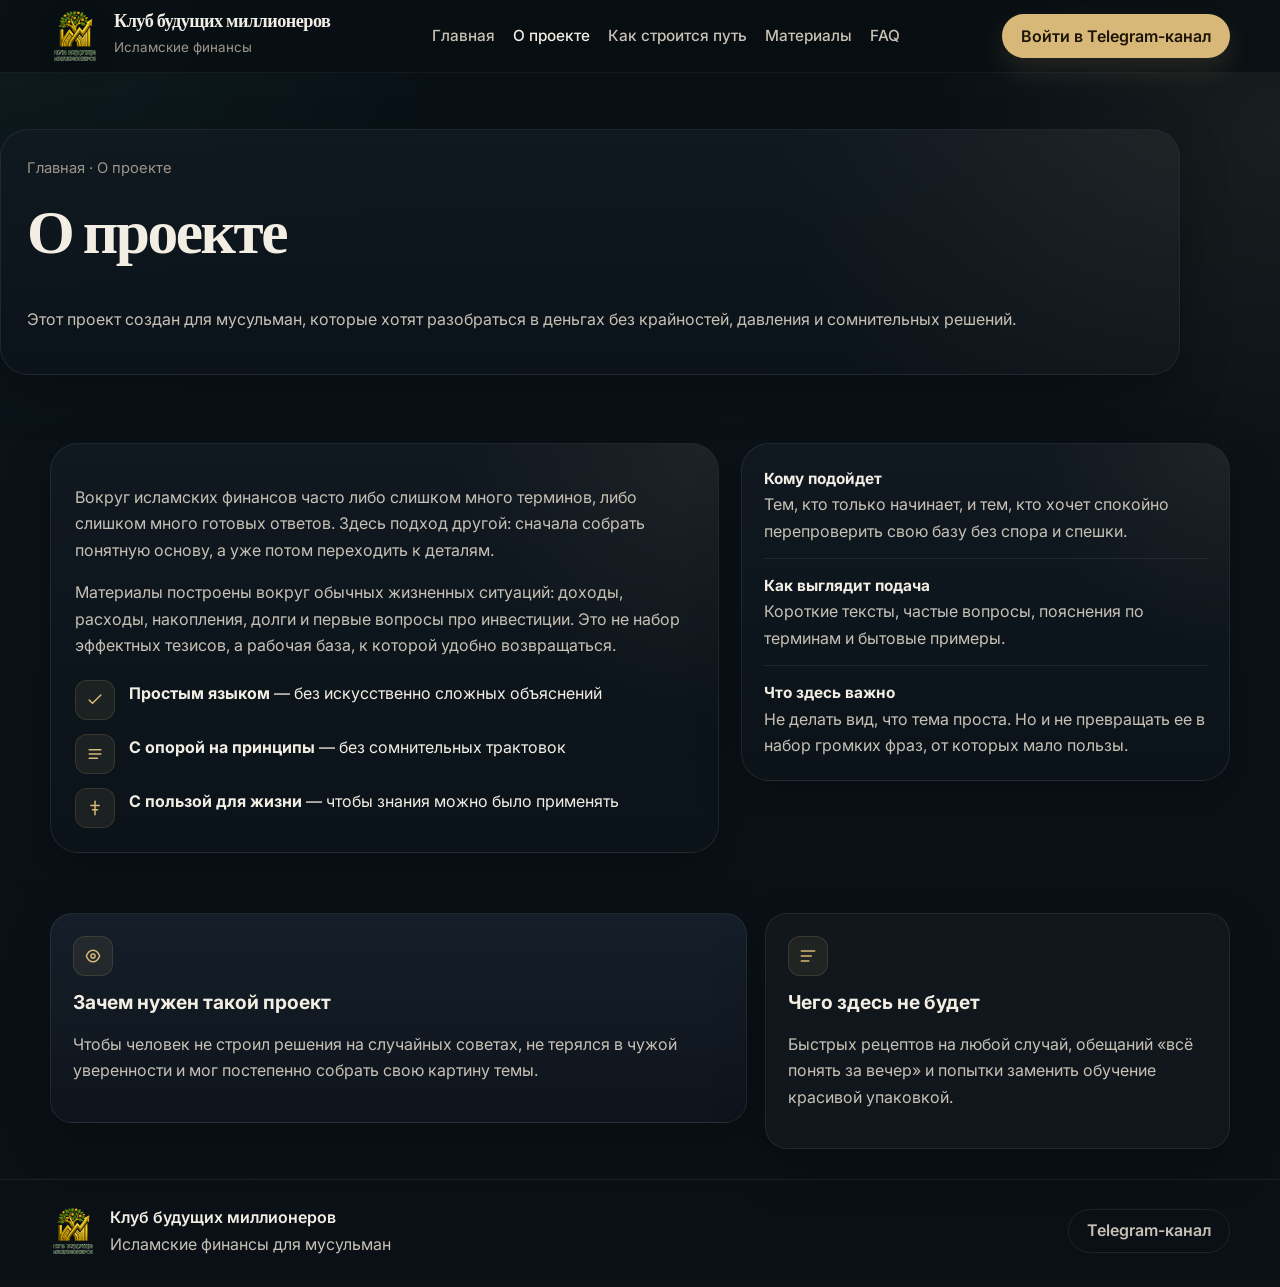
==== commit a14820a8: "Add files via upload" ====
--- a/about.html
+++ b/about.html
@@ -15,9 +15,9 @@
 <header class="site-header">
   <div class="container">
     <div class="nav">
-      <a class="brand" href="index.html"><img class="brand__logo" src="logo.png" alt="Логотип"><div class="brand__copy"><div class="brand__title">Клуб будущих миллионеров</div><div class="brand__subtitle">Образовательный проект по исламским финансам</div></div></a>
+      <a class="brand" href="index.html"><img class="brand__logo" src="logo.png" alt="Логотип"><div class="brand__copy"><div class="brand__title">Клуб будущих миллионеров</div><div class="brand__subtitle">Исламские финансы</div></div></a>
       <nav class="nav__menu"><a href="index.html">Главная</a><a class="is-active" href="about.html">О проекте</a><a href="path.html">Как строится путь</a><a href="materials.html">Материалы</a><a href="faq.html">FAQ</a></nav>
-      <div class="nav__actions"><a class="btn btn--primary" data-telegram-link target="_blank" rel="noopener">Войти в Telegram-канал</a><button class="nav-toggle" type="button" aria-label="Открыть меню">☰</button></div>
+      <div class="nav__actions"><a class="btn btn--primary" data-telegram-link target="_blank" rel="noopener">Войти в Telegram-канал</a><button class="nav-toggle" type="button" aria-label="Открыть меню" aria-expanded="false"><svg viewBox="0 0 24 24" aria-hidden="true"><path d="M5 7h14"></path><path d="M5 12h14"></path><path d="M5 17h14"></path></svg></button></div>
     </div>
   </div>
 </header>
@@ -37,8 +37,8 @@
         <p style="margin-top:16px">Материалы построены вокруг обычных жизненных ситуаций: доходы, расходы, накопления, долги и первые вопросы про инвестиции. Это не набор эффектных тезисов, а рабочая база, к которой удобно возвращаться.</p>
         <ul class="point-list">
           <li><span class="icon-line" aria-hidden="true"><svg viewBox="0 0 24 24"><path d="m5 12 4 4L19 6"></path></svg></span><span><strong>Простым языком</strong> — без искусственно сложных объяснений</span></li>
-          <li><span class="icon-line" aria-hidden="true"><svg viewBox="0 0 24 24"><path d="M12 3v18"></path><path d="M7 8h10"></path><path d="M5 16h14"></path></svg></span><span><strong>С опорой на принципы</strong> — без сомнительных трактовок</span></li>
-          <li><span class="icon-line" aria-hidden="true"><svg viewBox="0 0 24 24"><path d="M5 12h14"></path><path d="M12 5v14"></path></svg></span><span><strong>С пользой для жизни</strong> — чтобы знания можно было применять</span></li>
+          <li><span class="icon-line" aria-hidden="true"><svg viewBox="0 0 24 24"><path d="M5 7h14"></path><path d="M5 12h14"></path><path d="M5 17h10"></path></svg></span><span><strong>С опорой на принципы</strong> — без сомнительных трактовок</span></li>
+          <li><span class="icon-line" aria-hidden="true"><svg viewBox="0 0 24 24"><path d="M12 4v16"></path><path d="M7 9h10"></path><path d="M9 14h6"></path></svg></span><span><strong>С пользой для жизни</strong> — чтобы знания можно было применять</span></li>
         </ul>
       </div>
       <div class="rail reveal">
@@ -64,7 +64,7 @@
     </div>
   </section>
 </main>
-<footer class="footer"><div class="container footer__row"><div class="footer__brand"><img src="logo.png" alt="Логотип"><div><div class="footer__name">Клуб будущих миллионеров</div><div class="footer__note">Образовательный проект по исламским финансам для мусульман</div></div></div><a class="btn btn--quiet" data-telegram-link target="_blank" rel="noopener">Telegram-канал</a></div></footer>
+<footer class="footer"><div class="container footer__row"><div class="footer__brand"><img src="logo.png" alt="Логотип"><div><div class="footer__name">Клуб будущих миллионеров</div><div class="footer__note">Исламские финансы для мусульман</div></div></div><a class="btn btn--quiet" data-telegram-link target="_blank" rel="noopener">Telegram-канал</a></div></footer>
 <script src="main.js"></script>
 </body>
 </html>
--- a/style.css
+++ b/style.css
@@ -24,7 +24,7 @@
   --space-32: 32px;
   --space-48: 48px;
   --space-64: 64px;
-  --nav-h: 82px;
+  --nav-h: 72px;
 }
 
 * { box-sizing: border-box; }
@@ -76,10 +76,10 @@
   min-width: 0;
 }
 .brand__logo {
-  width: 58px;
-  height: 58px;
+  width: 50px;
+  height: 50px;
   object-fit: contain;
-  filter: drop-shadow(0 8px 16px rgba(0,0,0,.28));
+  filter: drop-shadow(0 6px 12px rgba(0,0,0,.22));
 }
 .brand__copy { min-width: 0; }
 .brand__title {
@@ -125,8 +125,8 @@
   align-items: center;
   justify-content: center;
   gap: 10px;
-  min-height: 48px;
-  padding: 0 20px;
+  min-height: 44px;
+  padding: 0 18px;
   border-radius: 999px;
   border: 1px solid transparent;
   transition: transform .2s ease, box-shadow .2s ease, border-color .2s ease, background .2s ease;
@@ -150,11 +150,11 @@
 }
 .btn--full { width: 100%; }
 
-.hero { padding: 34px 0 26px; }
+.hero { padding: 24px 0 18px; }
 .hero__grid {
   display: grid;
   grid-template-columns: minmax(0, 1.12fr) minmax(300px, .72fr);
-  gap: 22px;
+  gap: 18px;
   align-items: stretch;
 }
 .hero__copy,
@@ -206,7 +206,7 @@
   pointer-events: none;
   background: radial-gradient(circle at top right, rgba(216,184,121,.07), transparent 34%);
 }
-.hero__copy { padding: var(--space-32); }
+.hero__copy { padding: 26px; }
 .eyebrow {
   display: inline-flex;
   align-items: center;
@@ -238,14 +238,16 @@
   letter-spacing: -.04em;
 }
 .hero h1 {
-  margin-top: 18px;
-  font-size: clamp(2.7rem, 5.6vw, 4.9rem);
-  line-height: 1.03;
-  max-width: 12ch;
+  margin-top: 14px;
+  font-size: clamp(2.55rem, 5vw, 4.5rem);
+  line-height: 0.98;
+  max-width: 11ch;
 }
 .hero h1 .accent,
 .page-hero h1 .accent,
 .section-title .accent { color: var(--accent); font-style: italic; }
+.hero h1 .line { display: block; }
+
 .hero__lead,
 .page-hero p,
 .section-subtitle,
@@ -260,21 +262,21 @@
   color: var(--text-soft);
 }
 .hero__lead {
-  margin: 18px 0 0;
-  max-width: 60ch;
-  font-size: 1.05rem;
-  line-height: 1.78;
+  margin: 14px 0 0;
+  max-width: 49ch;
+  font-size: 1rem;
+  line-height: 1.64;
 }
 .hero__actions {
   display: flex;
-  gap: 14px;
+  gap: 10px;
   flex-wrap: wrap;
-  margin-top: 28px;
+  margin-top: 20px;
 }
 .hero__aside {
-  padding: 20px;
-  display: grid;
-  gap: 14px;
+  padding: 16px;
+  display: grid;
+  gap: 12px;
   align-content: start;
 }
 .snapshot {
@@ -342,8 +344,8 @@
   margin-bottom: 6px;
 }
 
-.section { padding: 56px 0; }
-.section--tight { padding: 38px 0; }
+.section { padding: 48px 0; }
+.section--tight { padding: 30px 0; }
 .section-head {
   max-width: 730px;
   margin-bottom: 26px;
@@ -691,3 +693,332 @@
   .step__icon { width: 48px; height: 48px; border-radius: 14px; }
   .footer__row { align-items: flex-start; }
 }
+
+
+.hero h1,
+.page-hero h1,
+.section-title {
+  text-wrap: balance;
+}
+
+@media (max-width: 980px) {
+  .site-header { backdrop-filter: blur(14px); }
+  .nav {
+    grid-template-columns: minmax(0,1fr) auto;
+    min-height: 72px;
+    gap: 14px;
+    padding: 10px 0;
+  }
+  .brand { gap: 12px; }
+  .brand__logo {
+    width: 48px;
+    height: 48px;
+    flex: 0 0 48px;
+    border-radius: 10px;
+  }
+  .brand__title {
+    font-size: 0.98rem;
+    line-height: .92;
+    max-width: 11ch;
+  }
+  .brand__subtitle {
+    margin-top: 4px;
+    font-size: .78rem;
+    line-height: 1.25;
+    max-width: 22ch;
+  }
+  .nav__menu {
+    gap: 10px;
+    padding: 14px;
+    border: 1px solid var(--line);
+    border-radius: 18px;
+    background: rgba(10,15,20,.96);
+  }
+  .nav__menu a {
+    width: 100%;
+    padding: 10px 12px;
+    border-radius: 12px;
+    background: rgba(255,255,255,.02);
+  }
+  .nav-toggle {
+    width: 46px;
+    height: 46px;
+    border-radius: 14px;
+    color: var(--text);
+  }
+  .nav-toggle svg {
+    width: 18px;
+    height: 18px;
+    stroke: currentColor;
+    fill: none;
+    stroke-width: 1.9;
+    stroke-linecap: round;
+  }
+  .hero__grid { gap: 16px; }
+  .hero__copy { padding: 24px; }
+  .hero h1 {
+    margin-top: 14px;
+    max-width: 9ch;
+    font-size: clamp(2.6rem, 8.6vw, 4rem);
+    line-height: .98;
+  }
+  .hero__lead {
+    font-size: 1rem;
+    line-height: 1.62;
+    max-width: 32ch;
+  }
+  .hero__actions { margin-top: 22px; }
+  .hero__aside { padding: 14px; }
+  .snapshot {
+    gap: 12px;
+    padding: 14px;
+  }
+  .snapshot__row {
+    grid-template-columns: 56px 1fr;
+    gap: 12px;
+  }
+  .snapshot__logo {
+    width: 56px;
+    height: 56px;
+  }
+  .snapshot__title { font-size: 1.08rem; }
+  .snapshot__text { margin: 6px 0 0; font-size: .95rem; line-height: 1.55; }
+  .snapshot__list {
+    grid-template-columns: 1fr;
+    gap: 10px;
+  }
+  .snapshot__list li {
+    gap: 10px;
+    font-size: .94rem;
+  }
+  .section { padding: 38px 0; }
+  .section--tight { padding: 26px 0; }
+  .section-head { margin-bottom: 18px; }
+  .section-title { font-size: clamp(1.8rem, 6vw, 2.6rem); }
+  .section-subtitle { margin-top: 10px; line-height: 1.62; }
+  .page-hero {
+    margin: 14px 0 6px;
+    padding: 20px;
+  }
+  .page-hero h1 {
+    max-width: 100%;
+    font-size: clamp(2rem, 7.5vw, 3.1rem);
+    line-height: 1;
+  }
+  .page-hero p { line-height: 1.58; }
+  .copy-block, .rail, .channel__box, .card, .step, .material-stack__item, .editorial-item, .faq-item, .path-intro, .cta-band {
+    padding: 18px;
+  }
+  .card h3, .editorial-item h3, .material-stack__item h3, .step h3 {
+    margin: 12px 0 8px;
+    font-size: 1.08rem;
+  }
+  .cta-band {
+    gap: 14px;
+    align-items: stretch;
+  }
+  .cta-band h2 { font-size: clamp(1.7rem, 5vw, 2.2rem); }
+  .faq-question {
+    padding: 16px 18px;
+    gap: 12px;
+    font-size: 1rem;
+  }
+  .faq-answer { padding: 0 18px 16px; }
+}
+
+@media (max-width: 720px) {
+  .container { width: min(var(--container), calc(100% - 18px)); }
+  .site-header {
+    background: rgba(8, 13, 18, 0.96);
+    border-bottom-color: rgba(255,255,255,.04);
+  }
+  .nav {
+    min-height: 68px;
+    gap: 8px;
+    padding: 6px 0;
+  }
+  .brand {
+    min-width: 0;
+    gap: 8px;
+  }
+  .brand__logo {
+    width: 36px;
+    height: 36px;
+    flex-basis: 36px;
+  }
+  .brand__title {
+    font-size: .88rem;
+    line-height: .95;
+    max-width: 11ch;
+  }
+  .brand__subtitle {
+    display: none;
+  }
+  .nav-toggle {
+    width: 40px;
+    height: 40px;
+    border-radius: 12px;
+  }
+  .nav__menu {
+    gap: 6px;
+    padding: 10px;
+    margin-top: 4px;
+    border-radius: 14px;
+  }
+  .nav__menu a {
+    padding: 8px 10px;
+    font-size: .93rem;
+  }
+  .hero { padding: 10px 0 10px; }
+  .hero__grid { gap: 10px; }
+  .hero__copy {
+    padding: 16px 14px;
+    border-radius: 22px;
+  }
+  .eyebrow {
+    min-height: 28px;
+    padding: 0 10px;
+    font-size: .64rem;
+    letter-spacing: .04em;
+  }
+  .hero h1 {
+    margin-top: 10px;
+    max-width: none;
+    font-size: clamp(1.9rem, 10.2vw, 2.7rem);
+    line-height: .96;
+    letter-spacing: -.045em;
+  }
+  .hero__lead {
+    margin-top: 12px;
+    font-size: .92rem;
+    line-height: 1.5;
+    max-width: 24ch;
+  }
+  .hero__actions {
+    margin-top: 16px;
+    gap: 8px;
+    display: grid;
+    grid-template-columns: 1fr 1fr;
+  }
+  .btn {
+    min-height: 42px;
+    padding: 0 14px;
+    font-size: .92rem;
+  }
+  .hero__aside {
+    display: none;
+  }
+  .section { padding: 28px 0; }
+  .section--tight { padding: 20px 0; }
+  .section-title {
+    font-size: clamp(1.72rem, 9vw, 2.28rem);
+    line-height: 1;
+  }
+  .section-subtitle,
+  .copy-block p,
+  .card p,
+  .step p,
+  .faq-answer p,
+  .channel__item span,
+  .material-stack__item p,
+  .editorial-item p,
+  .page-hero p {
+    font-size: .95rem;
+    line-height: 1.56;
+  }
+  .copy-block,
+  .rail,
+  .panel,
+  .card,
+  .editorial-item,
+  .faq-item,
+  .cta-band,
+  .channel__box,
+  .step,
+  .side-note,
+  .material-stack__item,
+  .path-intro,
+  .page-hero {
+    padding: 16px;
+    border-radius: 20px;
+  }
+  .page-hero {
+    margin-top: 8px;
+  }
+  .page-hero__crumbs {
+    font-size: .82rem;
+  }
+  .point-list,
+  .steps,
+  .inside-feature,
+  .inside-stack,
+  .channel__items,
+  .faq-list,
+  .editorial-grid,
+  .material-stack { gap: 12px; }
+  .point-list li,
+  .channel__item,
+  .material-stack__item,
+  .step {
+    gap: 12px;
+  }
+  .point-list li,
+  .channel__item { grid-template-columns: 36px 1fr; }
+  .step { grid-template-columns: 44px 1fr; }
+  .card__icon,
+  .editorial-item__icon,
+  .step__icon,
+  .material-stack__item .icon-line,
+  .channel__item .icon-line,
+  .point-list .icon-line {
+    width: 36px;
+    height: 36px;
+    border-radius: 11px;
+  }
+  .step__icon {
+    width: 44px;
+    height: 44px;
+    border-radius: 13px;
+  }
+  .card h3,
+  .editorial-item h3,
+  .material-stack__item h3,
+  .step h3 {
+    font-size: 1.02rem;
+    line-height: 1.22;
+  }
+  .footer {
+    padding: 18px 0 24px;
+  }
+  .footer__brand {
+    gap: 10px;
+  }
+  .footer__brand img {
+    width: 40px;
+    height: 40px;
+  }
+}
+
+@media (max-width: 420px) {
+  .hero__actions { grid-template-columns: 1fr; }
+  .brand__title {
+    max-width: 10ch;
+    font-size: .84rem;
+  }
+  .hero h1 {
+    font-size: clamp(2rem, 12vw, 2.8rem);
+    max-width: none;
+  }
+  .hero__lead,
+  .section-subtitle,
+  .copy-block p,
+  .card p,
+  .step p,
+  .faq-answer p,
+  .channel__item span,
+  .material-stack__item p,
+  .editorial-item p,
+  .page-hero p {
+    font-size: .92rem;
+  }
+}
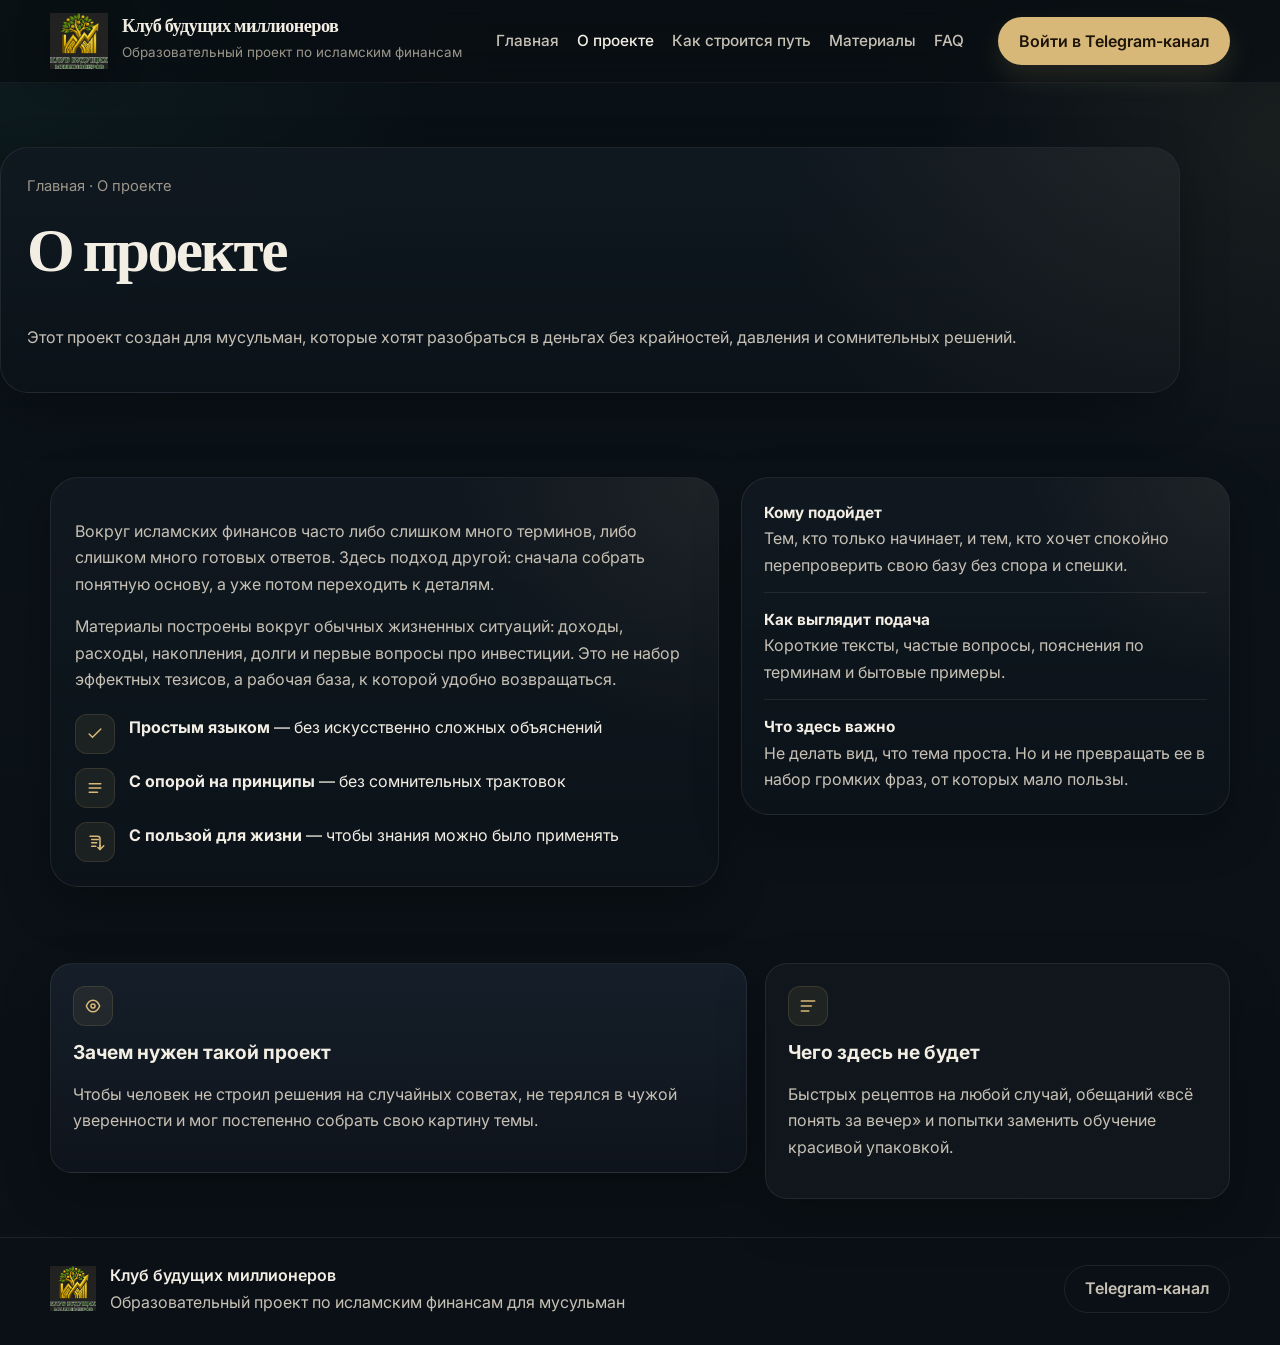
==== commit 9138bf84: "Add files via upload" ====
--- a/about.html
+++ b/about.html
@@ -15,7 +15,7 @@
 <header class="site-header">
   <div class="container">
     <div class="nav">
-      <a class="brand" href="index.html"><img class="brand__logo" src="logo.png" alt="Логотип"><div class="brand__copy"><div class="brand__title">Клуб будущих миллионеров</div><div class="brand__subtitle">Исламские финансы</div></div></a>
+      <a class="brand" href="index.html"><img class="brand__logo" src="logo.png" alt="Логотип"><div class="brand__copy"><div class="brand__title">Клуб будущих миллионеров</div><div class="brand__subtitle">Образовательный проект по исламским финансам</div></div></a>
       <nav class="nav__menu"><a href="index.html">Главная</a><a class="is-active" href="about.html">О проекте</a><a href="path.html">Как строится путь</a><a href="materials.html">Материалы</a><a href="faq.html">FAQ</a></nav>
       <div class="nav__actions"><a class="btn btn--primary" data-telegram-link target="_blank" rel="noopener">Войти в Telegram-канал</a><button class="nav-toggle" type="button" aria-label="Открыть меню" aria-expanded="false"><svg viewBox="0 0 24 24" aria-hidden="true"><path d="M5 7h14"></path><path d="M5 12h14"></path><path d="M5 17h14"></path></svg></button></div>
     </div>
@@ -38,7 +38,7 @@
         <ul class="point-list">
           <li><span class="icon-line" aria-hidden="true"><svg viewBox="0 0 24 24"><path d="m5 12 4 4L19 6"></path></svg></span><span><strong>Простым языком</strong> — без искусственно сложных объяснений</span></li>
           <li><span class="icon-line" aria-hidden="true"><svg viewBox="0 0 24 24"><path d="M5 7h14"></path><path d="M5 12h14"></path><path d="M5 17h10"></path></svg></span><span><strong>С опорой на принципы</strong> — без сомнительных трактовок</span></li>
-          <li><span class="icon-line" aria-hidden="true"><svg viewBox="0 0 24 24"><path d="M12 4v16"></path><path d="M7 9h10"></path><path d="M9 14h6"></path></svg></span><span><strong>С пользой для жизни</strong> — чтобы знания можно было применять</span></li>
+          <li><span class="icon-line" aria-hidden="true"><svg viewBox="0 0 24 24"><path d="M6 5h9a3 3 0 0 1 3 3v11"></path><path d="M8 9h8"></path><path d="M8 13h6"></path><path d="M8 17h5"></path><path d="M18 16v5"></path><path d="M15.5 18.5 18 21l4.5-4.5"></path></svg></span><span><strong>С пользой для жизни</strong> — чтобы знания можно было применять</span></li>
         </ul>
       </div>
       <div class="rail reveal">
@@ -64,7 +64,7 @@
     </div>
   </section>
 </main>
-<footer class="footer"><div class="container footer__row"><div class="footer__brand"><img src="logo.png" alt="Логотип"><div><div class="footer__name">Клуб будущих миллионеров</div><div class="footer__note">Исламские финансы для мусульман</div></div></div><a class="btn btn--quiet" data-telegram-link target="_blank" rel="noopener">Telegram-канал</a></div></footer>
+<footer class="footer"><div class="container footer__row"><div class="footer__brand"><img src="logo.png" alt="Логотип"><div><div class="footer__name">Клуб будущих миллионеров</div><div class="footer__note">Образовательный проект по исламским финансам для мусульман</div></div></div><a class="btn btn--quiet" data-telegram-link target="_blank" rel="noopener">Telegram-канал</a></div></footer>
 <script src="main.js"></script>
 </body>
 </html>
--- a/style.css
+++ b/style.css
@@ -24,7 +24,7 @@
   --space-32: 32px;
   --space-48: 48px;
   --space-64: 64px;
-  --nav-h: 72px;
+  --nav-h: 82px;
 }
 
 * { box-sizing: border-box; }
@@ -76,10 +76,10 @@
   min-width: 0;
 }
 .brand__logo {
-  width: 50px;
-  height: 50px;
+  width: 58px;
+  height: 58px;
   object-fit: contain;
-  filter: drop-shadow(0 6px 12px rgba(0,0,0,.22));
+  filter: drop-shadow(0 8px 16px rgba(0,0,0,.28));
 }
 .brand__copy { min-width: 0; }
 .brand__title {
@@ -125,8 +125,8 @@
   align-items: center;
   justify-content: center;
   gap: 10px;
-  min-height: 44px;
-  padding: 0 18px;
+  min-height: 48px;
+  padding: 0 20px;
   border-radius: 999px;
   border: 1px solid transparent;
   transition: transform .2s ease, box-shadow .2s ease, border-color .2s ease, background .2s ease;
@@ -150,11 +150,11 @@
 }
 .btn--full { width: 100%; }
 
-.hero { padding: 24px 0 18px; }
+.hero { padding: 34px 0 26px; }
 .hero__grid {
   display: grid;
   grid-template-columns: minmax(0, 1.12fr) minmax(300px, .72fr);
-  gap: 18px;
+  gap: 22px;
   align-items: stretch;
 }
 .hero__copy,
@@ -206,7 +206,7 @@
   pointer-events: none;
   background: radial-gradient(circle at top right, rgba(216,184,121,.07), transparent 34%);
 }
-.hero__copy { padding: 26px; }
+.hero__copy { padding: var(--space-32); }
 .eyebrow {
   display: inline-flex;
   align-items: center;
@@ -238,16 +238,14 @@
   letter-spacing: -.04em;
 }
 .hero h1 {
-  margin-top: 14px;
-  font-size: clamp(2.55rem, 5vw, 4.5rem);
-  line-height: 0.98;
-  max-width: 11ch;
+  margin-top: 18px;
+  font-size: clamp(2.7rem, 5.6vw, 4.9rem);
+  line-height: 1.03;
+  max-width: 12ch;
 }
 .hero h1 .accent,
 .page-hero h1 .accent,
 .section-title .accent { color: var(--accent); font-style: italic; }
-.hero h1 .line { display: block; }
-
 .hero__lead,
 .page-hero p,
 .section-subtitle,
@@ -262,21 +260,21 @@
   color: var(--text-soft);
 }
 .hero__lead {
-  margin: 14px 0 0;
-  max-width: 49ch;
-  font-size: 1rem;
-  line-height: 1.64;
+  margin: 18px 0 0;
+  max-width: 60ch;
+  font-size: 1.05rem;
+  line-height: 1.78;
 }
 .hero__actions {
   display: flex;
-  gap: 10px;
+  gap: 14px;
   flex-wrap: wrap;
-  margin-top: 20px;
+  margin-top: 28px;
 }
 .hero__aside {
-  padding: 16px;
-  display: grid;
-  gap: 12px;
+  padding: 20px;
+  display: grid;
+  gap: 14px;
   align-content: start;
 }
 .snapshot {
@@ -344,8 +342,8 @@
   margin-bottom: 6px;
 }
 
-.section { padding: 48px 0; }
-.section--tight { padding: 30px 0; }
+.section { padding: 56px 0; }
+.section--tight { padding: 38px 0; }
 .section-head {
   max-width: 730px;
   margin-bottom: 26px;
@@ -827,85 +825,108 @@
 }
 
 @media (max-width: 720px) {
-  .container { width: min(var(--container), calc(100% - 18px)); }
+  .container { width: min(var(--container), calc(100% - 20px)); }
   .site-header {
-    background: rgba(8, 13, 18, 0.96);
+    background: rgba(8, 13, 18, 0.94);
     border-bottom-color: rgba(255,255,255,.04);
   }
   .nav {
-    min-height: 68px;
-    gap: 8px;
-    padding: 6px 0;
+    min-height: 64px;
+    gap: 10px;
+    padding: 8px 0;
   }
   .brand {
     min-width: 0;
+    gap: 10px;
+  }
+  .brand__logo {
+    width: 44px;
+    height: 44px;
+    flex-basis: 44px;
+  }
+  .brand__title {
+    font-size: .92rem;
+    max-width: 10ch;
+  }
+  .brand__subtitle {
+    font-size: .73rem;
+    line-height: 1.2;
+    max-width: 20ch;
+  }
+  .nav-toggle {
+    width: 42px;
+    height: 42px;
+    border-radius: 13px;
+  }
+  .nav__menu {
     gap: 8px;
-  }
-  .brand__logo {
-    width: 36px;
-    height: 36px;
-    flex-basis: 36px;
-  }
-  .brand__title {
-    font-size: .88rem;
+    padding: 12px;
+    margin-top: 4px;
+    border-radius: 16px;
+  }
+  .nav__menu a {
+    padding: 9px 10px;
+    font-size: .95rem;
+  }
+  .hero { padding: 14px 0 12px; }
+  .hero__grid { gap: 12px; }
+  .hero__copy {
+    padding: 18px 16px;
+    border-radius: 24px;
+  }
+  .eyebrow {
+    min-height: 30px;
+    padding: 0 12px;
+    font-size: .68rem;
+    letter-spacing: .05em;
+  }
+  .hero h1 {
+    margin-top: 12px;
+    max-width: 8ch;
+    font-size: clamp(2.15rem, 13vw, 3.15rem);
     line-height: .95;
-    max-width: 11ch;
-  }
-  .brand__subtitle {
-    display: none;
-  }
-  .nav-toggle {
-    width: 40px;
-    height: 40px;
-    border-radius: 12px;
-  }
-  .nav__menu {
-    gap: 6px;
-    padding: 10px;
-    margin-top: 4px;
-    border-radius: 14px;
-  }
-  .nav__menu a {
-    padding: 8px 10px;
-    font-size: .93rem;
-  }
-  .hero { padding: 10px 0 10px; }
-  .hero__grid { gap: 10px; }
-  .hero__copy {
-    padding: 16px 14px;
-    border-radius: 22px;
-  }
-  .eyebrow {
-    min-height: 28px;
-    padding: 0 10px;
-    font-size: .64rem;
-    letter-spacing: .04em;
-  }
-  .hero h1 {
-    margin-top: 10px;
-    max-width: none;
-    font-size: clamp(1.9rem, 10.2vw, 2.7rem);
-    line-height: .96;
-    letter-spacing: -.045em;
+    letter-spacing: -.05em;
   }
   .hero__lead {
-    margin-top: 12px;
+    margin-top: 14px;
+    font-size: .95rem;
+    line-height: 1.54;
+    max-width: 28ch;
+  }
+  .hero__actions {
+    margin-top: 18px;
+    gap: 8px;
+  }
+  .btn {
+    min-height: 44px;
+    padding: 0 18px;
+    font-size: .96rem;
+  }
+  .hero__aside,
+  .snapshot {
+    padding: 12px;
+    border-radius: 20px;
+  }
+  .snapshot {
+    gap: 10px;
+  }
+  .snapshot__row {
+    grid-template-columns: 48px 1fr;
+    gap: 10px;
+  }
+  .snapshot__logo {
+    width: 48px;
+    height: 48px;
+  }
+  .snapshot__title {
+    font-size: 1rem;
+    line-height: 1.05;
+  }
+  .snapshot__text {
     font-size: .92rem;
-    line-height: 1.5;
-    max-width: 24ch;
-  }
-  .hero__actions {
-    margin-top: 16px;
-    gap: 8px;
-    display: grid;
-    grid-template-columns: 1fr 1fr;
-  }
-  .btn {
-    min-height: 42px;
-    padding: 0 14px;
-    font-size: .92rem;
-  }
-  .hero__aside {
+    line-height: 1.48;
+  }
+  .snapshot__list {
     display: none;
   }
   .section { padding: 28px 0; }
@@ -1000,10 +1021,10 @@
 }
 
 @media (max-width: 420px) {
-  .hero__actions { grid-template-columns: 1fr; }
+  .brand__subtitle { display: none; }
   .brand__title {
-    max-width: 10ch;
-    font-size: .84rem;
+    max-width: 9ch;
+    font-size: .9rem;
   }
   .hero h1 {
     font-size: clamp(2rem, 12vw, 2.8rem);
